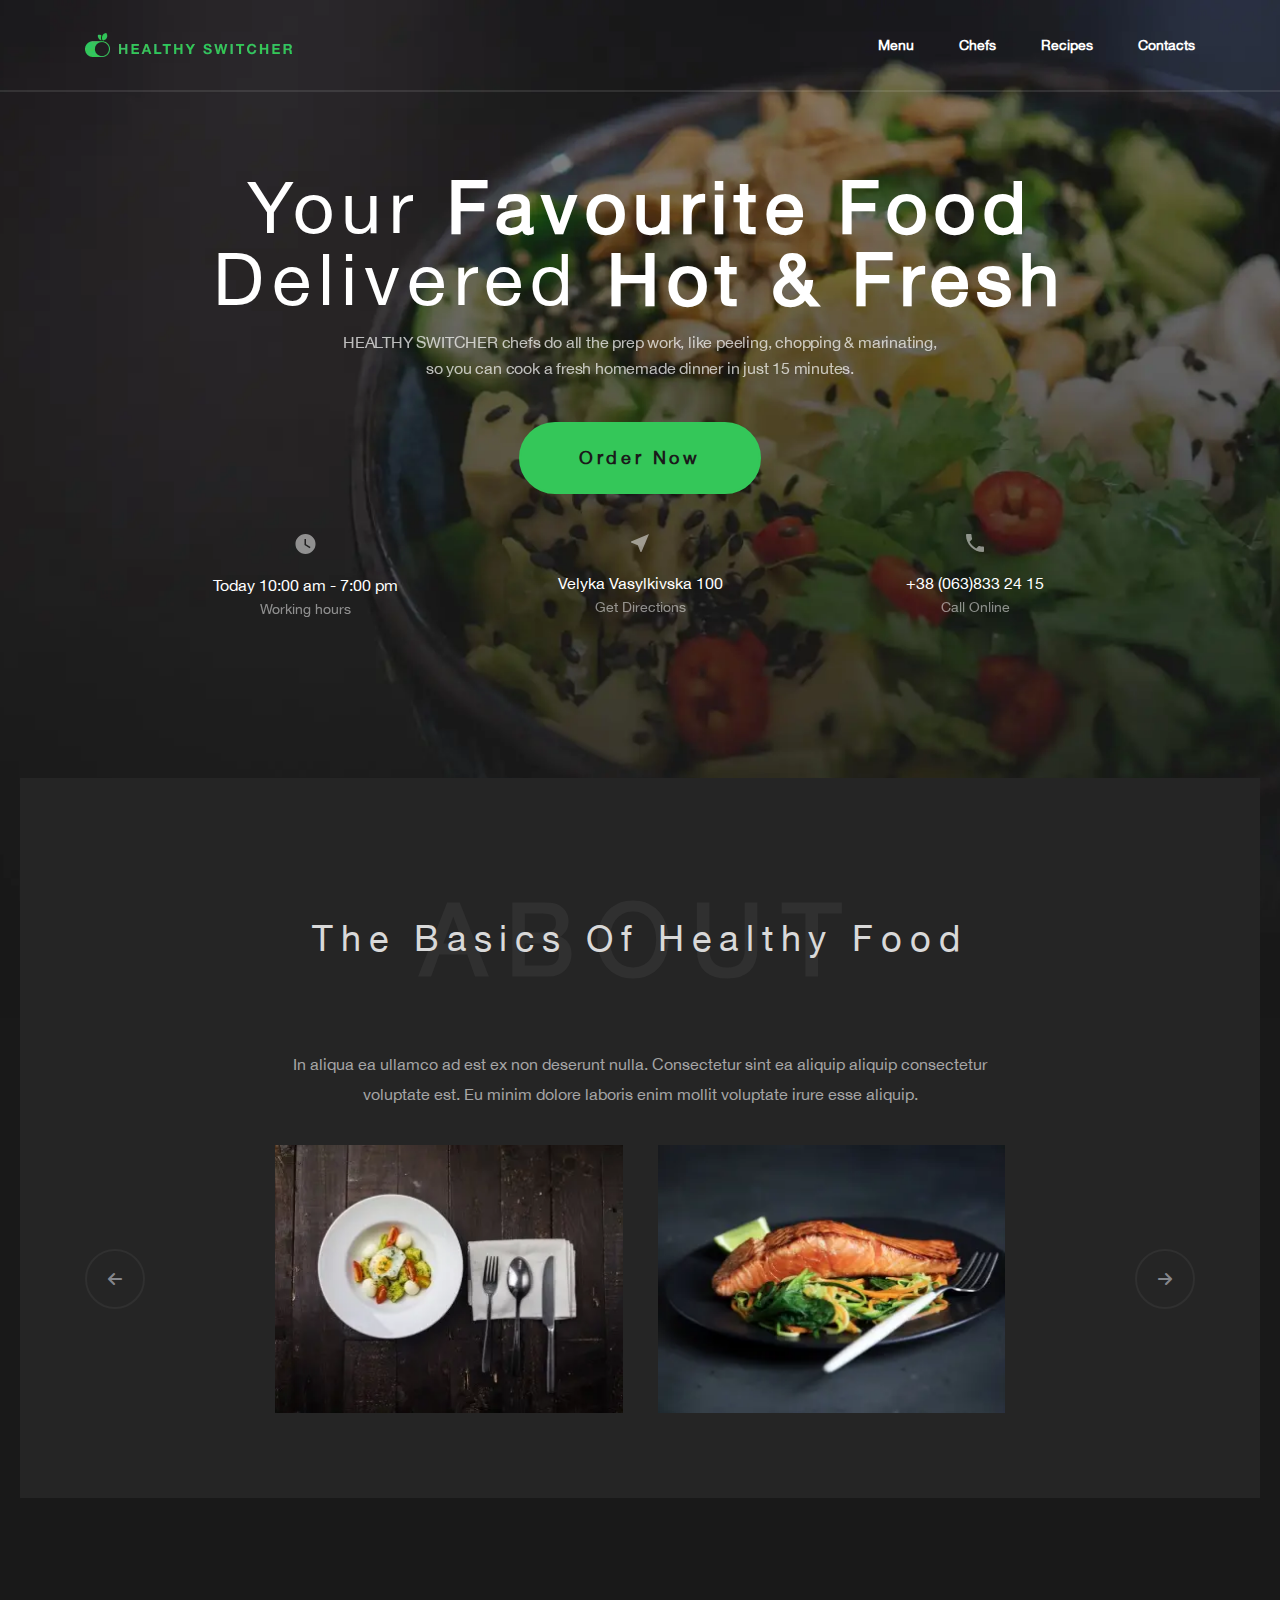
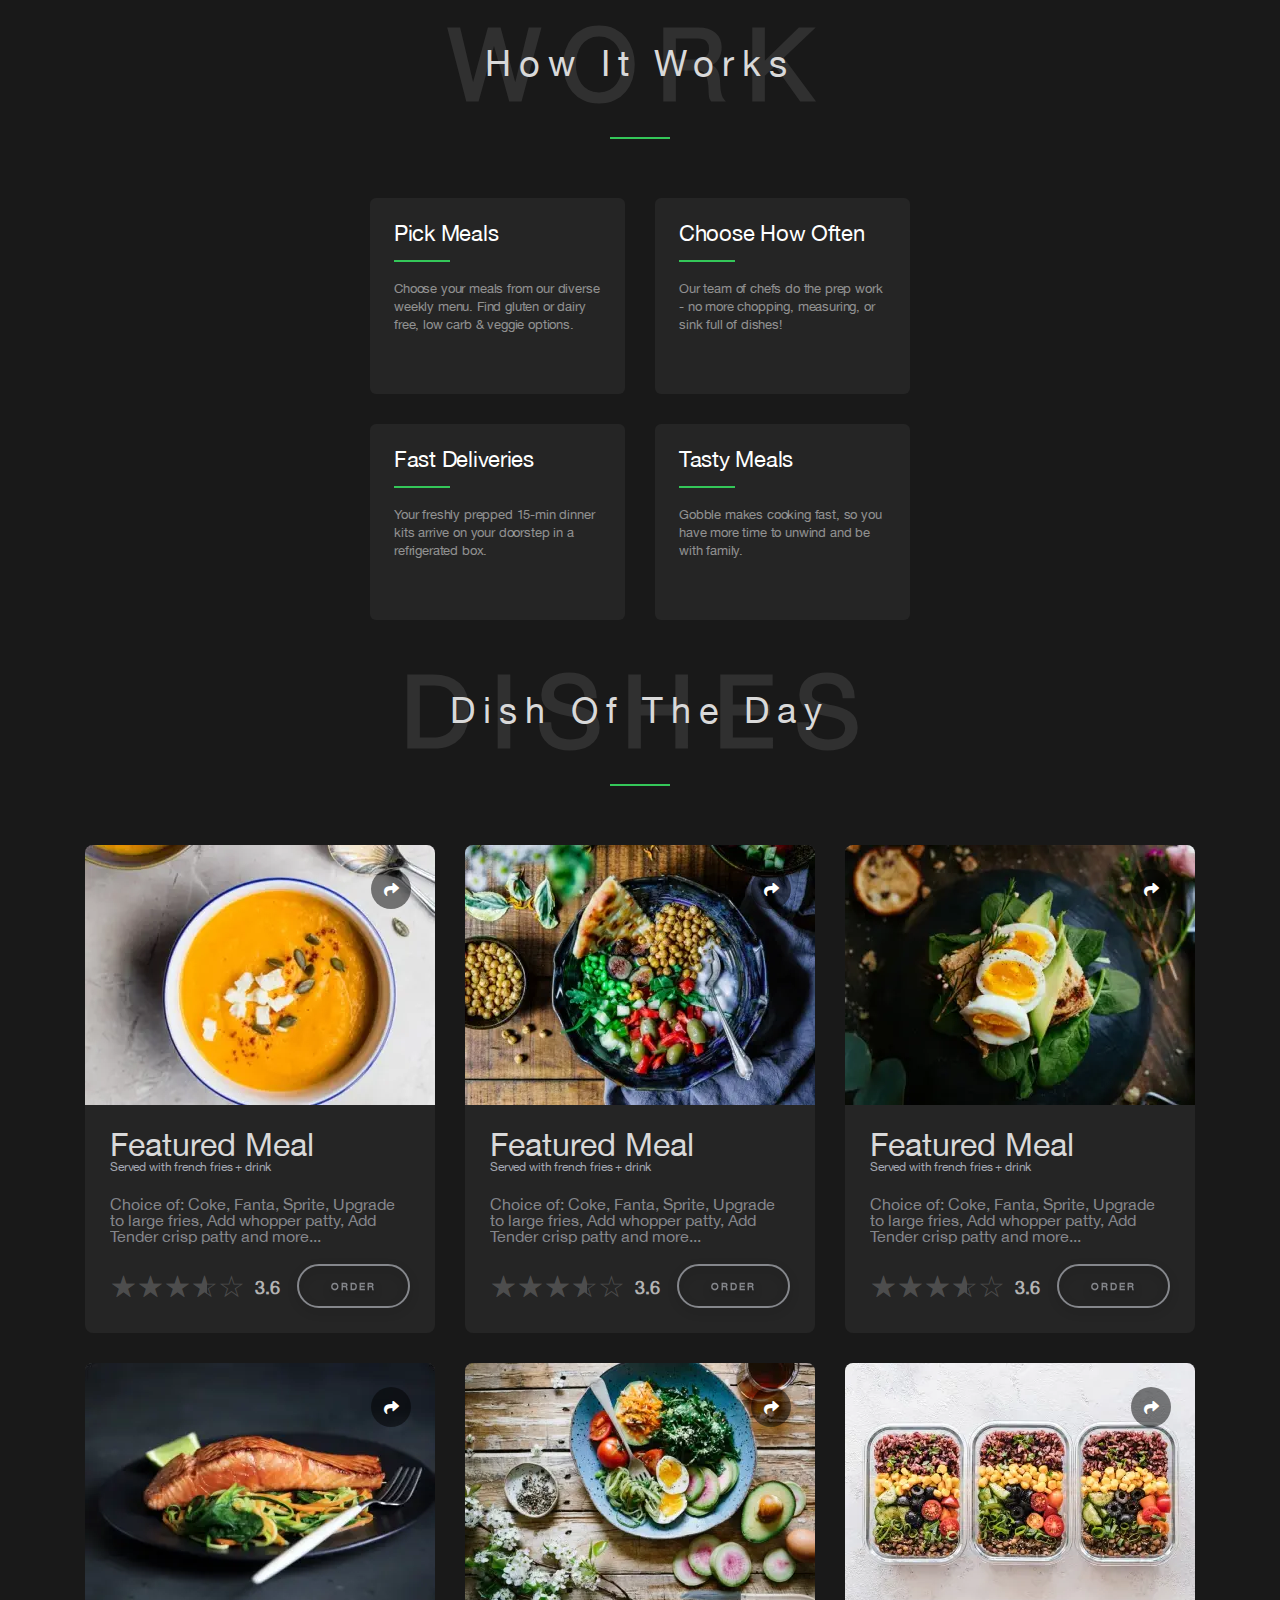
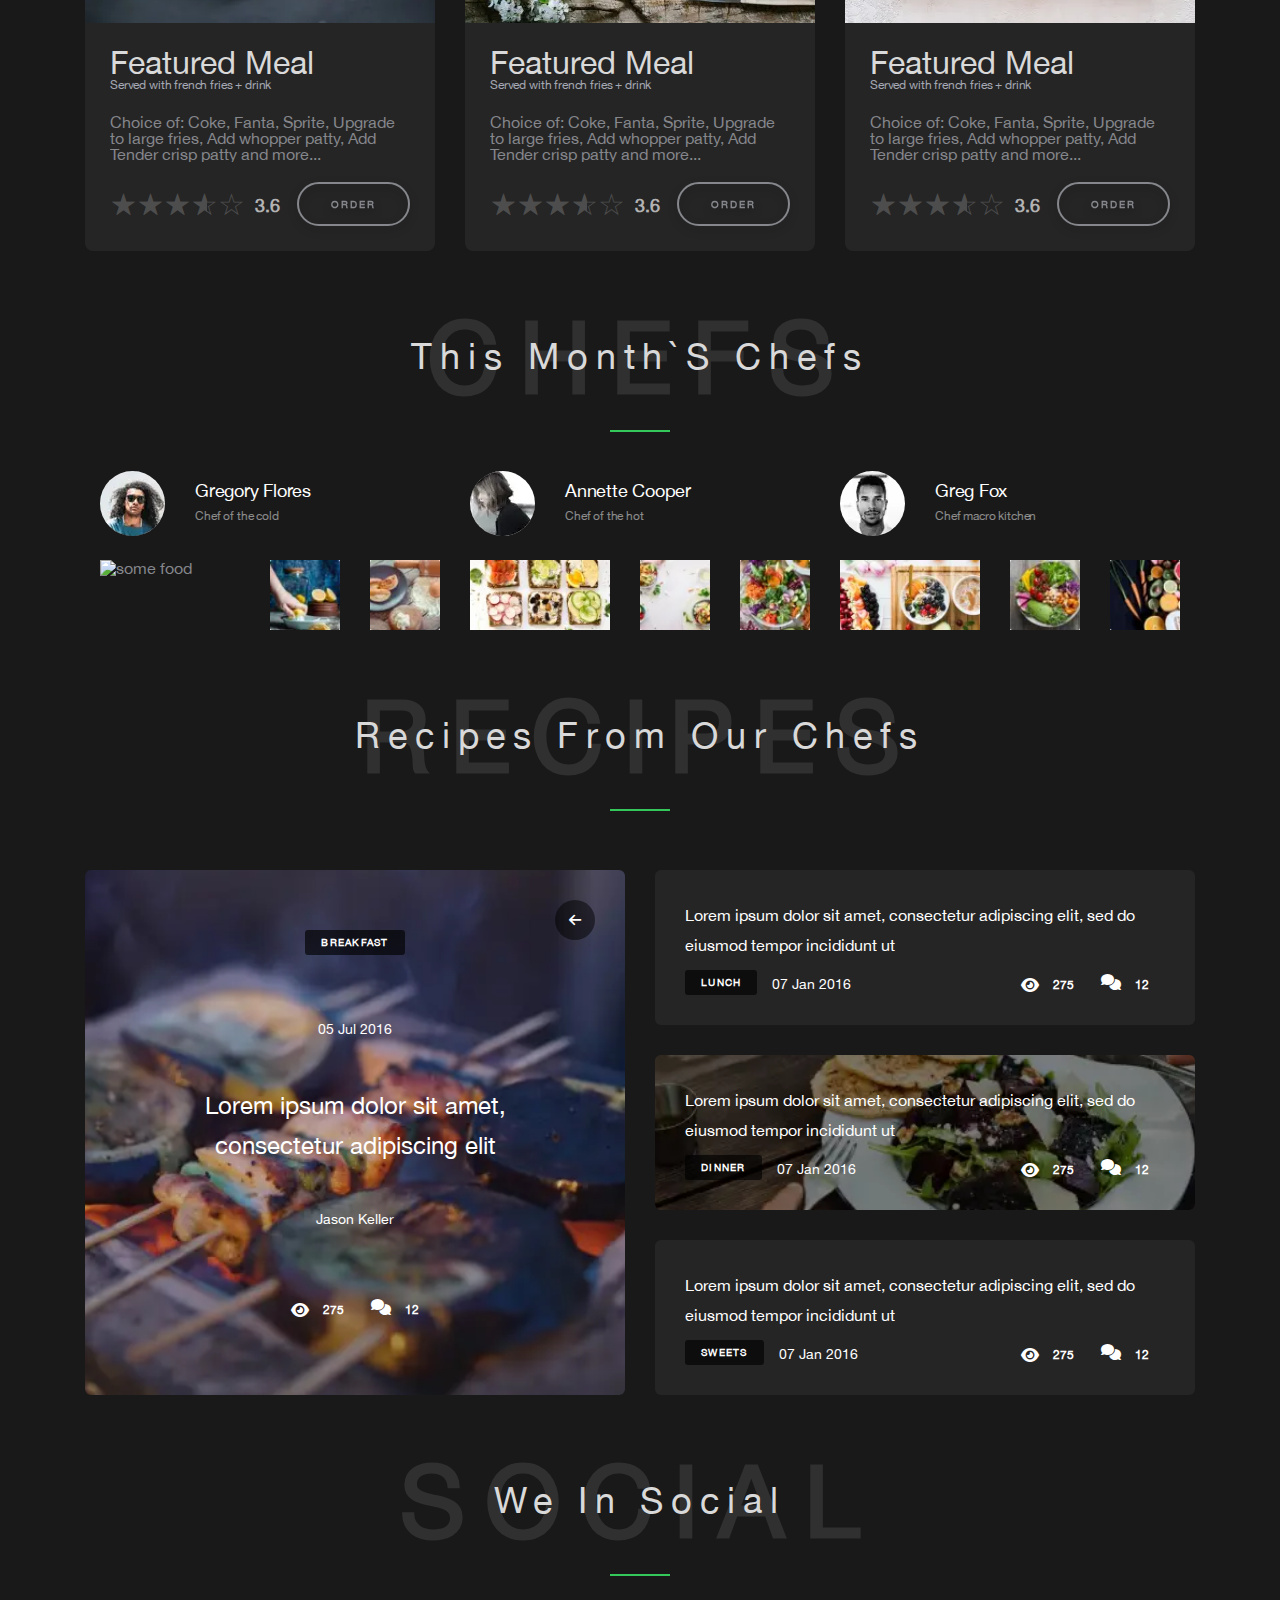
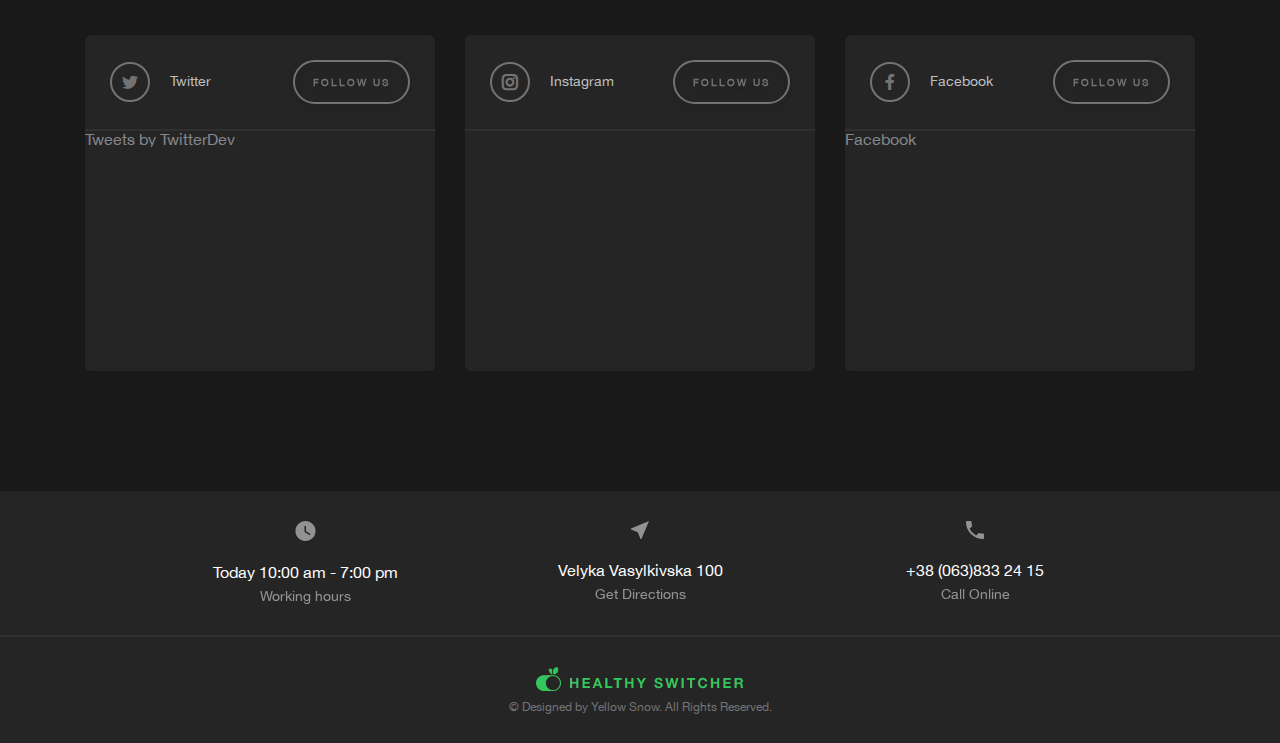
==== home.html @ c3c1ae23 "Add files via upload" ====
<!DOCTYPE html>
<html lang="ru">

<head>
	<title>Healthy food</title>
	<meta charset="UTF-8">
	<meta name="format-detection" content="telephone=no">
	<!-- <style>body{opacity: 0;}</style> -->
	<link rel="stylesheet" href="css/style.min.css?_v=20220816190028">
	<link rel="shortcut icon" href="favicon.ico">
	<!-- <meta name="robots" content="noindex, nofollow"> -->
	<meta name="viewport" content="width=device-width, initial-scale=1.0">
</head>

<body>
	<div class="wrapper">
		<header data-scroll="100" data-scroll-show="1000" class="header">
			<div class="header__container">
				<a href="#" class="header__logo">
					<picture><source srcset="img/header/logo.webp" type="image/webp"><img src="img/header/logo.png" alt="logo"></picture>
				</a>
				<div class="header__menu menu">
					<nav class="menu__body">
						<ul class="menu__list">
							<li data-goto="#menu" class="menu__item"><a href="#" class="menu__link">menu</a></li>
							<li data-goto="#chefs" data-goto-top="100" class="menu__item"><a href="#" class="menu__link">chefs</a></li>
							<li data-goto="#recipes" data-goto-top="100" class="menu__item"><a href="#" class="menu__link">recipes</a></li>
							<li data-goto="#contacts" class="menu__item"><a href="#" class="menu__link">contacts</a></li>
						</ul>
					</nav>
				</div>
				<button type="button" class="menu__icon icon-menu"><span></span></button>
			</div>
		</header>
		<main class="page">
			<section class="head-block">
				<div class="head-block__container">
					<div class="head-block__body">
						<h1 class="head-block__title">Your <span class="head-block__title_bold">favourite food</span>
							delivered <span class="head-block__title_bold">hot & fresh</span></h1>
						<div class="head-block__text">HEALTHY SWITCHER chefs do all the prep work, like peeling, chopping &
							marinating, so you can cook a fresh homemade dinner in just 15 minutes.</div>
					</div>
					<button type="submit" class="head-block__button button">Order Now</button>
					<div class="head-block__contact contact-head-block">
						<div class="contact-head-block__item">
							<div class="contact-head-block__body">
								<div class="contact-head-block__icon">
									<img data-src="img/icons/_clock.svg" alt="working hours">
								</div>
								<div class="contact-head-block__title">Today 10:00 am - 7:00 pm</div>
								<p class="contact-head-block__text">Working hours</p>
							</div>

						</div>
						<div class="contact-head-block__item">
							<div class="contact-head-block__body">
								<div class="contact-head-block__icon">
									<img data-src="img/icons/arrow.svg" alt="get direction">
								</div>
								<a href="geo:50.42667438166926, 30.5154741270539" class="contact-head-block__title">Velyka
									Vasylkivska 100</a>
								<p class="contact-head-block__text">Get Directions</p>
							</div>

						</div>
						<div class="contact-head-block__item">
							<div class="contact-head-block__body">
								<div class="contact-head-block__icon">
									<img data-src="img/icons/_call.svg" alt="call">
								</div>
								<a href="tel:+380638332415" class="contact-head-block__title">+38 (063)833 24 15</a>
								<p class="contact-head-block__text">Call Online</p>
							</div>

						</div>
					</div>
				</div>
				<div class="head-block__bg">
					<picture><source data-srcset="img/head-block/placeholder.webp" srcset="[data-uri]" type="image/webp"><img src="[data-uri]"  data-src="img/head-block/placeholder.jpg" alt="some food"></picture>
				</div>
			</section>
			<section class="about-us">
				<div class="about-us__container">
					<div class="about-us__header title-block">
						<h2 class="title-block__title">about</h2>
					</div>
					<p class="about-us__text">
						In aliqua ea ullamco ad est ex non deserunt nulla. Consectetur sint ea aliquip aliquip consectetur
						voluptate est. Eu minim dolore laboris enim mollit voluptate irure esse aliquip.
					</p>
					<div class="about-us__photos">
						<div class="about-us__photos-box">
							<button type="button" class="swiper-button-prev">
							</button>
							<button type="button" class="swiper-button-next">
							</button>
							<div class="about-us__slider swiper">

								<!-- Двигающееся часть слайдера -->
								<div class="about-us__wrapper swiper-wrapper">
									<!-- Слайд -->

									<div class="about-us__slide swiper-slide">
										<div class="about-us__image">
											<picture><source data-srcset="img/about-us/1.webp" srcset="[data-uri]" type="image/webp"><img src="[data-uri]"  data-src="img/about-us/1.jpg" alt="some food"></picture>
										</div>
									</div>
									<div class="about-us__slide swiper-slide">
										<div class="about-us__image">
											<picture><source data-srcset="img/about-us/2.webp" srcset="[data-uri]" type="image/webp"><img src="[data-uri]"  data-src="img/about-us/2.jpg" alt="some food"></picture>
										</div>
									</div>
									<div class="about-us__slide swiper-slide">
										<div class="about-us__image">
											<picture><source data-srcset="img/about-us/1.webp" srcset="[data-uri]" type="image/webp"><img src="[data-uri]"  data-src="img/about-us/1.jpg" alt="some food"></picture>
										</div>
									</div>
									<div class="about-us__slide swiper-slide">
										<div class="about-us__image">
											<picture><source data-srcset="img/about-us/2.webp" srcset="[data-uri]" type="image/webp"><img src="[data-uri]"  data-src="img/about-us/2.jpg" alt="some food"></picture>
										</div>
									</div>
								</div>
							</div>
						</div>
					</div>

				</div>
			</section>
			<section class="work">
				<div class="work__container">
					<div class="work__header title-block">
						<h2 class="title-block__title">work</h2>
					</div>
					<div class="work__items">
						<div class="work__item item-work">
							<a href="#" class="item-work__body">
								<div class="item-work__title">Pick meals
								</div>
								<div class="item-work__text">
									Choose your meals from our diverse weekly menu. Find gluten or dairy free, low carb & veggie
									options.
								</div>
							</a>

						</div>
						<div class="work__item item-work">
							<a href="#" class="item-work__body">
								<div class="item-work__title">Choose how often
								</div>
								<div class="item-work__text">
									Our team of chefs do the prep work - no more chopping, measuring, or sink full of dishes!
								</div>
							</a>

						</div>
						<div class="work__item item-work">
							<a href="" class="item-work__body">
								<div class="item-work__title">fast deliveries
								</div>
								<div class="item-work__text">
									Your freshly prepped 15-min dinner kits arrive on your doorstep in a refrigerated box.
								</div>
							</a>

						</div>
						<div class="work__item item-work">
							<a href="#" class="item-work__body">
								<div class="item-work__title">tasty meals
								</div>
								<div class="item-work__text">
									Gobble makes cooking fast, so you have more time to unwind and be with family.
								</div>
							</a>

						</div>
					</div>
				</div>
			</section>
			<section data-watch="navigator" data-watch-threshold=".7" id="menu" class="dishes">
				<div class="dishes__container">
					<div class="dishes__header title-block">
						<h2 class="title-block__title">dishes</h2>
					</div>
					<div class="dishes__body">
						<div class="dishes__item item-dish">
							<a href="#" class="item-dish__arrow">
							</a>
							<a href="#" class="item-dish__image-ibg">
								<picture><source data-srcset="img/dish/1.webp" srcset="[data-uri]" type="image/webp"><img src="[data-uri]"  data-src="img/dish/1.jpg" alt="some food"></picture>
							</a>
							<div class="item-dish__content">
								<div class="item-dish__titles">
									<div class="item-dish__title">Featured Meal</div>
									<div class="item-dish__subtitle">Served with french fries + drink</div>
								</div>
								<div class="item-dish__text">Choice of: Coke, Fanta, Sprite, Upgrade to large fries, Add whopper
									patty, Add Tender crisp patty and more...</div>
								<div class="item-dish__footer">
									<div class="item-dish__raiting raiting">
										<div class="rating rating_set">
											<div class="rating__body">
												<div class="rating__active"></div>
												<div class="rating__items">
													<input type="radio" class="rating__item" value="1" name="rating">
													<input type="radio" class="rating__item" value="2" name="rating">
													<input type="radio" class="rating__item" value="3" name="rating">
													<input type="radio" class="rating__item" value="4" name="rating">
													<input type="radio" class="rating__item" value="5" name="rating">
												</div>
											</div>
											<div class="rating__value">3.6</div>
										</div>
									</div>
									<div class="item-dish__btn">
										<button type="submit" class="item-dish__button button">order</button>
									</div>
								</div>
							</div>
						</div>
						<div class="dishes__item item-dish">
							<a href="#" class="item-dish__arrow">

							</a>
							<a href="#" class="item-dish__image-ibg">
								<picture><source data-srcset="img/dish/2.webp" srcset="[data-uri]" type="image/webp"><img src="[data-uri]"  data-src="img/dish/2.jpg" alt="some food"></picture>
							</a>
							<div class="item-dish__content">
								<div class="item-dish__titles">
									<div class="item-dish__title">Featured Meal</div>
									<div class="item-dish__subtitle">Served with french fries + drink</div>
								</div>
								<div class="item-dish__text">Choice of: Coke, Fanta, Sprite, Upgrade to large fries, Add whopper
									patty, Add Tender crisp patty and more...</div>
								<div class="item-dish__footer">
									<div class="item-dish__raiting">
										<div class="rating rating_set">
											<div class="rating__body">
												<div class="rating__active"></div>
												<div class="rating__items">
													<input type="radio" class="rating__item" value="1" name="rating">
													<input type="radio" class="rating__item" value="2" name="rating">
													<input type="radio" class="rating__item" value="3" name="rating">
													<input type="radio" class="rating__item" value="4" name="rating">
													<input type="radio" class="rating__item" value="5" name="rating">
												</div>
											</div>
											<div class="rating__value">3.6</div>
										</div>
									</div>
									<div class="item-dish__btn">
										<button type="submit" class="item-dish__button button">order</button>
									</div>
								</div>
							</div>
						</div>
						<div class="dishes__item item-dish">
							<a href="#" class="item-dish__arrow">

							</a>
							<a href="#" class="item-dish__image-ibg">
								<picture><source data-srcset="img/dish/3.webp" srcset="[data-uri]" type="image/webp"><img src="[data-uri]"  data-src="img/dish/3.jpg" alt="some food"></picture>
							</a>
							<div class="item-dish__content">
								<div class="item-dish__titles">
									<div class="item-dish__title">Featured Meal</div>
									<div class="item-dish__subtitle">Served with french fries + drink</div>
								</div>
								<div class="item-dish__text">Choice of: Coke, Fanta, Sprite, Upgrade to large fries, Add whopper
									patty, Add Tender crisp patty and more...</div>
								<div class="item-dish__footer">
									<div class="item-dish__raiting">
										<div class="rating rating_set">
											<div class="rating__body">
												<div class="rating__active"></div>
												<div class="rating__items">
													<input type="radio" class="rating__item" value="1" name="rating">
													<input type="radio" class="rating__item" value="2" name="rating">
													<input type="radio" class="rating__item" value="3" name="rating">
													<input type="radio" class="rating__item" value="4" name="rating">
													<input type="radio" class="rating__item" value="5" name="rating">
												</div>
											</div>
											<div class="rating__value">3.6</div>
										</div>
									</div>
									<div class="item-dish__btn">
										<button type="submit" class="item-dish__button button">order</button>
									</div>
								</div>
							</div>
						</div>
						<div class="dishes__item item-dish">
							<a href="#" class="item-dish__arrow">

							</a>
							<a href="#" class="item-dish__image-ibg">
								<picture><source data-srcset="img/dish/4.webp" srcset="[data-uri]" type="image/webp"><img src="[data-uri]"  data-src="img/dish/4.jpg" alt="some food"></picture>
							</a>
							<div class="item-dish__content">
								<div class="item-dish__titles">
									<div class="item-dish__title">Featured Meal</div>
									<div class="item-dish__subtitle">Served with french fries + drink</div>
								</div>
								<div class="item-dish__text">Choice of: Coke, Fanta, Sprite, Upgrade to large fries, Add whopper
									patty, Add Tender crisp patty and more...</div>
								<div class="item-dish__footer">
									<div class="item-dish__raiting">
										<div class="rating rating_set">
											<div class="rating__body">
												<div class="rating__active"></div>
												<div class="rating__items">
													<input type="radio" class="rating__item" value="1" name="rating">
													<input type="radio" class="rating__item" value="2" name="rating">
													<input type="radio" class="rating__item" value="3" name="rating">
													<input type="radio" class="rating__item" value="4" name="rating">
													<input type="radio" class="rating__item" value="5" name="rating">
												</div>
											</div>
											<div class="rating__value">3.6</div>
										</div>
									</div>
									<div class="item-dish__btn">
										<button type="submit" class="item-dish__button button">order</button>
									</div>
								</div>
							</div>
						</div>
						<div class="dishes__item item-dish">
							<a href="#" class="item-dish__arrow">

							</a>
							<a href="#" class="item-dish__image-ibg">
								<picture><source data-srcset="img/dish/5.webp" srcset="[data-uri]" type="image/webp"><img src="[data-uri]"  data-src="img/dish/5.jpg" alt="some food"></picture>
							</a>
							<div class="item-dish__content">
								<div class="item-dish__titles">
									<div class="item-dish__title">Featured Meal</div>
									<div class="item-dish__subtitle">Served with french fries + drink</div>
								</div>
								<div class="item-dish__text">Choice of: Coke, Fanta, Sprite, Upgrade to large fries, Add whopper
									patty, Add Tender crisp patty and more...</div>
								<div class="item-dish__footer">
									<div class="item-dish__raiting">
										<div class="rating rating_set">
											<div class="rating__body">
												<div class="rating__active"></div>
												<div class="rating__items">
													<input type="radio" class="rating__item" value="1" name="rating">
													<input type="radio" class="rating__item" value="2" name="rating">
													<input type="radio" class="rating__item" value="3" name="rating">
													<input type="radio" class="rating__item" value="4" name="rating">
													<input type="radio" class="rating__item" value="5" name="rating">
												</div>
											</div>
											<div class="rating__value">3.6</div>
										</div>
									</div>
									<div class="item-dish__btn">
										<button type="submit" class="item-dish__button button">order</button>
									</div>
								</div>
							</div>
						</div>
						<div class="dishes__item item-dish">
							<a href="#" class="item-dish__arrow">

							</a>
							<a href="#" class="item-dish__image-ibg">
								<picture><source data-srcset="img/dish/6.webp" srcset="[data-uri]" type="image/webp"><img src="[data-uri]"  data-src="img/dish/6.jpg" alt="some food"></picture>
							</a>
							<div class="item-dish__content">
								<div class="item-dish__titles">
									<div class="item-dish__title">Featured Meal</div>
									<div class="item-dish__subtitle">Served with french fries + drink</div>
								</div>
								<div class="item-dish__text">Choice of: Coke, Fanta, Sprite, Upgrade to large fries, Add whopper
									patty, Add Tender crisp patty and more...</div>
								<div class="item-dish__footer">
									<div class="item-dish__raiting">
										<div class="rating rating_set">
											<div class="rating__body">
												<div class="rating__active"></div>
												<div class="rating__items">
													<input type="radio" class="rating__item" value="1" name="rating">
													<input type="radio" class="rating__item" value="2" name="rating">
													<input type="radio" class="rating__item" value="3" name="rating">
													<input type="radio" class="rating__item" value="4" name="rating">
													<input type="radio" class="rating__item" value="5" name="rating">
												</div>
											</div>
											<div class="rating__value">3.6</div>
										</div>
									</div>
									<div class="item-dish__btn">
										<button type="submit" class="item-dish__button button">order</button>
									</div>
								</div>
							</div>
						</div>
					</div>
				</div>
			</section>
			<section data-watch="navigator" data-watch-threshold="1" id="chefs" class="chefs">
				<div class="chefs__container">
					<div class="chefs__header title-block">
						<h2 class="title-block__title">chefs</h2>
					</div>
					<div class="chefs__items">
						<div class="chefs__item">
							<div class="chefs__body">
								<div class="chefs__info">
									<a href="" class="chefs__image">
										<picture><source data-srcset="img/chefs/gregory.webp" srcset="[data-uri]" type="image/webp"><img src="[data-uri]"  data-src="img/chefs/gregory.jpg" alt="Gregory Flores"></picture>
									</a>
									<div class="chefs__titles">
										<a href="" class="chefs__title">Gregory Flores</a>
										<div class="chefs__subtitle">Chef of the cold</div>
									</div>
								</div>
								<div class="chefs__photo photo-chefs">
									<div class="photo-chefs__item">
										<img data-rc="img/chefs/1.jpg" alt="some food">
									</div>
									<div class="photo-chefs__item">
										<picture><source data-srcset="img/chefs/2.webp" srcset="[data-uri]" type="image/webp"><img src="[data-uri]"  data-src="img/chefs/2.jpg" alt="some food"></picture>
									</div>
									<div class="photo-chefs__item">
										<picture><source data-srcset="img/chefs/3.webp" srcset="[data-uri]" type="image/webp"><img src="[data-uri]"  data-src="img/chefs/3.jpg" alt="some food"></picture>
									</div>
								</div>
							</div>

						</div>
						<div class="chefs__item">
							<div class="chefs__body">
								<div class="chefs__info">
									<a href="" class="chefs__image">
										<picture><source data-srcset="img/chefs/annette.webp" srcset="[data-uri]" type="image/webp"><img src="[data-uri]"  data-src="img/chefs/annette.jpg" alt="Annette Cooper"></picture>
									</a>
									<div class="chefs__titles">
										<a href="" class="chefs__title">Annette Cooper</a>
										<div class="chefs__subtitle">Chef of the hot</div>
									</div>
								</div>
								<div class="chefs__photo photo-chefs">
									<div class="photo-chefs__item">
										<picture><source data-srcset="img/chefs/4.webp" srcset="[data-uri]" type="image/webp"><img src="[data-uri]"  data-src="img/chefs/4.jpg" alt="some food"></picture>
									</div>
									<div class="photo-chefs__item">
										<picture><source data-srcset="img/chefs/5.webp" srcset="[data-uri]" type="image/webp"><img src="[data-uri]"  data-src="img/chefs/5.jpg" alt="some food"></picture>
									</div>
									<div class="photo-chefs__item">
										<picture><source data-srcset="img/chefs/6.webp" srcset="[data-uri]" type="image/webp"><img src="[data-uri]"  data-src="img/chefs/6.jpg" alt="some food"></picture>
									</div>
								</div>
							</div>

						</div>
						<div class="chefs__item">
							<div class="chefs__body">
								<div class="chefs__info">
									<a href="" class="chefs__image">
										<picture><source data-srcset="img/chefs/greg.webp" srcset="[data-uri]" type="image/webp"><img src="[data-uri]"  data-src="img/chefs/greg.jpg" alt="Greg Fox"></picture>
									</a>
									<div href="" class="chefs__titles">
										<a href="" class="chefs__title">Greg Fox</a>
										<div class="chefs__subtitle">Сhef macro kitchen</div>
									</div>
								</div>
								<div class="chefs__photo photo-chefs">
									<div class="photo-chefs__item">
										<picture><source data-srcset="img/chefs/7.webp" srcset="[data-uri]" type="image/webp"><img src="[data-uri]"  data-src="img/chefs/7.jpg" alt="some food"></picture>
									</div>
									<div class="photo-chefs__item">
										<picture><source data-srcset="img/chefs/8.webp" srcset="[data-uri]" type="image/webp"><img src="[data-uri]"  data-src="img/chefs/8.jpg" alt="some food"></picture>
									</div>
									<div class="photo-chefs__item">
										<picture><source data-srcset="img/chefs/9.webp" srcset="[data-uri]" type="image/webp"><img src="[data-uri]"  data-src="img/chefs/9.jpg" alt="some food"></picture>
									</div>
								</div>
							</div>

						</div>
					</div>

				</div>
			</section>
			<section data-watch="navigator" data-watch-threshold="1" id="recipes" class="recipes">
				<div class="recipes__container">
					<div class="recipes__header title-block">
						<h2 class="title-block__title">recipes</h2>
					</div>
					<div class="recipes__columns">
						<div data-bg class="recipes__column column-recipes">
							<a href="#" class="column-recipes__link"></a>
							<div class="column-recipes__body">
								<a href="#" class="column-recipes__title">breakfast</a>
								<div class="column-recipes__contentent">
									<div class="column-recipes__date">05 jul 2016</div>
									<div class="column-recipes__text">Lorem ipsum dolor sit amet, consectetur adipiscing elit
									</div>
									<div class="column-recipes__author">Jason Keller</div>
								</div>
								<div class="column-recipes__comments">
									<div class="column-recipes__view">275</div>
									<a href="" class="column-recipes__comment">12</a>
								</div>
							</div>
						</div>
						<div class="recipes__column">
							<div class="column-recipes__item item-column-recipes">
								<div class="item-column-recipes__text">Lorem ipsum dolor sit amet, consectetur adipiscing elit,
									sed do eiusmod tempor incididunt ut</div>
								<div class="item-column-recipes__info">
									<div class="item-column-recipes__titles">
										<a href="#" class="item-column-recipes__title">lunch</a>
										<div class="item-column-recipes__date">07 jan 2016</div>
									</div>
									<div class="column-recipes__comments">
										<div class="column-recipes__view">275</div>
										<a href="" class="column-recipes__comment">12</a>
									</div>
								</div>
							</div>
							<div data-bg class="column-recipes__item item-column-recipes">
								<div class="item-column-recipes__text">Lorem ipsum dolor sit amet, consectetur adipiscing elit,
									sed do eiusmod tempor incididunt ut</div>
								<div class="item-column-recipes__info">
									<div class="item-column-recipes__titles">
										<a href="#" class="item-column-recipes__title">dinner</a>
										<div class="item-column-recipes__date">07 jan 2016</div>
									</div>
									<div class="column-recipes__comments">
										<div class="column-recipes__view">275</div>
										<a href="" class="column-recipes__comment">12</a>
									</div>
								</div>
							</div>
							<div class="column-recipes__item item-column-recipes">
								<div class="item-column-recipes__text">Lorem ipsum dolor sit amet, consectetur adipiscing elit,
									sed do eiusmod tempor incididunt ut</div>
								<div class="item-column-recipes__info">
									<div class="item-column-recipes__titles">
										<a href="#" class="item-column-recipes__title">sweets</a>
										<div class="item-column-recipes__date">07 jan 2016</div>
									</div>
									<div class="column-recipes__comments">
										<div class="column-recipes__view">275</div>
										<a href="" class="column-recipes__comment">12</a>
									</div>
								</div>
							</div>
						</div>
					</div>
				</div>
			</section>
			<section data-watch="navigator" data-watch-threshold="1" id="contacts" class="social">
				<div class="social__container">
					<div class="social__header title-block">
						<h2 class="title-block__title">social</h2>
					</div>
					<div data-spollers="992" data-one-spoller class="social__items">
						<div class="social__item item-social">
							<div class="item-social__head">
								<div class="item-social__head-box">
									<div class="item-social__logo ">
										<p class="item-social__logo_twit"></p> twitter
									</div>
									<a href="https://twitter.com/TwitterDev" class="item-social__button button">follow us</a>
								</div>


							</div>
							<button data-spoller type="submit" class="spoller-btn"></button>
							<div class="item-social__body twit spollers__body">
								<a class="twitter-timeline" data-theme="dark" href="https://twitter.com/TwitterDev?ref_src=twsrc%5Etfw">Tweets by TwitterDev</a>
								<script async src="https://platform.twitter.com/widgets.js?_v=20220816190028" charset="utf-8"></script>
							</div>
						</div>
						<div class="social__item item-social">
							<div class="item-social__head">
								<div class="item-social__head-box">
									<div class="item-social__logo ">
										<p class="item-social__logo_inst"></p>Instagram
									</div>
									<a href="https://www.instagram.com/" class="item-social__button button">follow us</a>
								</div>
							</div>
							<button data-spoller type="submit" class="spoller-btn"></button>
							<div class="item-social__content">
								<div class="item-social__body  body-item-social">

									<div class="body-item-social__box">
										<a href="https://www.instagram.com/" class="body-item-social__link"></a>
										<div class="body-item-social__image-ibg">
											<picture><source data-srcset="img/social/1.webp" srcset="[data-uri]" type="image/webp"><img src="[data-uri]"  data-src="img/social/1.jpg" alt="some food"></picture>
										</div>
									</div>
									<div class="body-item-social__box">
										<a href="https://www.instagram.com/" class="body-item-social__link"></a>
										<div class="body-item-social__image-ibg">
											<picture><source data-srcset="img/social/2.webp" srcset="[data-uri]" type="image/webp"><img src="[data-uri]"  data-src="img/social/2.jpg" alt="some food"></picture>
										</div>
									</div>
									<div class="body-item-social__box">
										<a href="https://www.instagram.com/" class="body-item-social__link"></a>
										<div class="body-item-social__image-ibg">
											<picture><source data-srcset="img/social/3.webp" srcset="[data-uri]" type="image/webp"><img src="[data-uri]"  data-src="img/social/3.jpg" alt="some food"></picture>
										</div>
									</div>
									<div class="body-item-social__box">
										<a href="https://www.instagram.com/" class="body-item-social__link"></a>
										<div class="body-item-social__image-ibg">
											<picture><source data-srcset="img/social/4.webp" srcset="[data-uri]" type="image/webp"><img src="[data-uri]"  data-src="img/social/4.jpg" alt="some food"></picture>
										</div>
									</div>
									<div class="body-item-social__box">
										<a href="https://www.instagram.com/" class="body-item-social__link"></a>
										<div class="body-item-social__image-ibg">
											<picture><source data-srcset="img/social/5.webp" srcset="[data-uri]" type="image/webp"><img src="[data-uri]"  data-src="img/social/5.jpg" alt="some food"></picture>
										</div>
									</div>
									<div class="body-item-social__box">
										<a href="https://www.instagram.com/" class="body-item-social__link"></a>
										<div class="body-item-social__image-ibg">
											<picture><source data-srcset="img/social/6.webp" srcset="[data-uri]" type="image/webp"><img src="[data-uri]"  data-src="img/social/6.jpg" alt="some food"></picture>
										</div>
									</div>
									<div class="body-item-social__box">
										<a href="https://www.instagram.com/" class="body-item-social__link"></a>
										<div class="body-item-social__image-ibg">
											<picture><source data-srcset="img/social/1.webp" srcset="[data-uri]" type="image/webp"><img src="[data-uri]"  data-src="img/social/1.jpg" alt="some food"></picture>
										</div>
									</div>
									<div class="body-item-social__box">
										<a href="https://www.instagram.com/" class="body-item-social__link"></a>
										<div class="body-item-social__image-ibg">
											<picture><source data-srcset="img/social/2.webp" srcset="[data-uri]" type="image/webp"><img src="[data-uri]"  data-src="img/social/2.jpg" alt="some food"></picture>
										</div>
									</div>
									<div class="body-item-social__box">
										<a href="https://www.instagram.com/" class="body-item-social__link"></a>
										<div class="body-item-social__image-ibg">
											<picture><source data-srcset="img/social/3.webp" srcset="[data-uri]" type="image/webp"><img src="[data-uri]"  data-src="img/social/3.jpg" alt="some food"></picture>
										</div>
									</div>
									<div class="body-item-social__box">
										<a href="https://www.instagram.com/" class="body-item-social__link"></a>
										<div class="body-item-social__image-ibg">
											<picture><source data-srcset="img/social/4.webp" srcset="[data-uri]" type="image/webp"><img src="[data-uri]"  data-src="img/social/4.jpg" alt="some food"></picture>
										</div>
									</div>
									<div class="body-item-social__box">
										<a href="https://www.instagram.com/" class="body-item-social__link"></a>
										<div class="body-item-social__image-ibg">
											<picture><source data-srcset="img/social/5.webp" srcset="[data-uri]" type="image/webp"><img src="[data-uri]"  data-src="img/social/5.jpg" alt="some food"></picture>
										</div>
									</div>
									<div class="body-item-social__box">
										<a href="https://www.instagram.com/" class="body-item-social__link"></a>
										<div class="body-item-social__image-ibg">
											<picture><source data-srcset="img/social/6.webp" srcset="[data-uri]" type="image/webp"><img src="[data-uri]"  data-src="img/social/6.jpg" alt="some food"></picture>
										</div>
									</div>
								</div>
							</div>

						</div>
						<div class="social__item item-social">
							<div class="item-social__head">
								<div class="item-social__head-box">
									<div class="item-social__logo ">
										<p class="item-social__logo_fb"></p> facebook
									</div>
									<a href="https://twitter.com/TwitterDev" class="item-social__button button">follow us</a>
								</div>


							</div>
							<button data-spoller type="submit" class="spoller-btn"></button>
							<div class="item-social__body item-social__body_fb">
								<div class="fb-page" data-href="https://www.facebook.com/facebook" data-tabs="timeline" data-hide-cta="true" data-small-header="true" data-adapt-container-width="true" data-lazy="true" data-hide-cover="true" data-show-facepile="false" data-colorscheme="dark">
									<blockquote cite="https://www.facebook.com/facebook" class="fb-xfbml-parse-ignore"><a href="https://www.facebook.com/facebook">Facebook</a></blockquote>
								</div>
							</div>
						</div>
					</div>
				</div>
			</section>
		</main>
		<footer class="footer">
			<div class="footer__container">
				<div class="footer__contact contact-head-block">
					<div class="contact-head-block__item">
						<div class="contact-head-block__body">
							<div class="contact-head-block__icon">
								<img src="img/icons/_clock.svg" alt="working hours">
							</div>
							<div class="contact-head-block__title">Today 10:00 am - 7:00 pm</div>
							<p class="contact-head-block__text">Working hours</p>
						</div>

					</div>
					<div class="contact-head-block__item">
						<div class="contact-head-block__body">
							<div class="contact-head-block__icon">
								<img src="img/icons/arrow.svg" alt="get direction">
							</div>
							<a href="geo:50.42667438166926, 30.5154741270539" class="contact-head-block__title">Velyka
								Vasylkivska 100</a>
							<p class="contact-head-block__text">Get Directions</p>
						</div>

					</div>
					<div class="contact-head-block__item">
						<div class="contact-head-block__body">
							<div class="contact-head-block__icon">
								<img src="img/icons/_call.svg" alt="call">
							</div>
							<a href="tel:+380638332415" class="contact-head-block__title">+38 (063)833 24 15</a>
							<p class="contact-head-block__text">Call Online</p>
						</div>
					</div>
				</div>
			</div>
			<div class="footer__bottom">
				<div class="footer__logo">
					<picture><source srcset="img/header/logo.webp" type="image/webp"><img src="img/header/logo.png" alt="logo"></picture>
				</div>
				<p class="footer__text">© Designed by Yellow Snow. All Rights Reserved. </p>
			</div>
		</footer>
	</div>

	<script src="js/app.min.js?_v=20220816190028"></script>
	<div id="fb-root"></div>
	<script async defer crossorigin="anonymous" src="https://connect.facebook.net/ru_RU/sdk.js?_v=20220816190028#xfbml=1&version=v14.0" nonce="S9CRSdUK"></script>
</body>

</html>
---- css/style.min.css ----
@charset "UTF-8";@font-face{font-family:HelveticaNeue;font-display:swap;src:url(../fonts/HelveticaNeue-CondensedBlack.woff2) format("woff2"),url(../fonts/HelveticaNeue-CondensedBlack.woff) format("woff");font-weight:400;font-style:normal}@font-face{font-family:HelveticaNeue;font-display:swap;src:url(../fonts/HelveticaNeue-CondensedBold.woff2) format("woff2"),url(../fonts/HelveticaNeue-CondensedBold.woff) format("woff");font-weight:400;font-style:normal}@font-face{font-family:HelveticaNeue;font-display:swap;src:url(../fonts/HelveticaNeue.woff2) format("woff2"),url(../fonts/HelveticaNeue.woff) format("woff");font-weight:400;font-style:normal}@font-face{font-family:icons;font-display:swap;src:url(../fonts/icons.woff2) format("woff2"),url(../fonts/icons.woff) format("woff");font-weight:400;font-style:normal}.body-item-social__link::before,.column-recipes__comment::before,.column-recipes__link::before,.column-recipes__view::before,.item-dish__arrow::before,.item-social__logo_fb::before,.item-social__logo_inst::before,.item-social__logo_twit::before,.spoller-btn,.swiper-button-next,.swiper-button-prev,[class*=_icon-]:before{font-family:icons;font-style:normal;font-weight:400;font-variant:normal;text-transform:none;line-height:1;-webkit-font-smoothing:antialiased;-moz-osx-font-smoothing:grayscale}[class*=_icon-]:before{display:block}._icon-arrow-right-solid:before,.swiper-button-next:before{content:"\e900"}._icon-arrow-left-solid:before,.body-item-social__link:before,.column-recipes__link:before,.swiper-button-prev:before{content:"\e901"}._icon-arrow-dish:before,.item-dish__arrow:before{content:"\e902"}._icon-eye:before,.column-recipes__view:before{content:"\e903"}._icon-comment:before,.column-recipes__comment:before{content:"\e904"}._icon-facebook:before,.item-social__logo_fb:before{content:"\e905"}._icon-instagram:before,.item-social__logo_inst:before{content:"\e906"}._icon-twitter:before,.item-social__logo_twit:before{content:"\e907"}._icon-angles-down-solid:before,.spoller-btn:before{content:"\e908"}*{padding:0;margin:0;border:0}*,:after,:before{-webkit-box-sizing:border-box;box-sizing:border-box}body,html{height:100%;min-width:320px}body{color:#85878c;line-height:1;font-family:HelveticaNeue;font-size:1rem;-ms-text-size-adjust:100%;-moz-text-size-adjust:100%;-webkit-text-size-adjust:100%;-webkit-font-smoothing:antialiased;-moz-osx-font-smoothing:grayscale}button,input,textarea{font-family:HelveticaNeue;font-size:inherit}button{cursor:pointer;color:inherit;background-color:inherit}a{color:inherit}a:link,a:visited{text-decoration:none}a:hover{text-decoration:none}ul li{list-style:none}img{vertical-align:top}h1,h2,h3,h4,h5,h6{font-weight:inherit;font-size:inherit}body{background-color:#191919}.lock body{overflow:hidden;-ms-touch-action:none;touch-action:none}.wrapper{min-height:100%;display:-webkit-box;display:-ms-flexbox;display:flex;-webkit-box-orient:vertical;-webkit-box-direction:normal;-ms-flex-direction:column;flex-direction:column;overflow:hidden}.wrapper>main{-webkit-box-flex:1;-ms-flex:1 1 auto;flex:1 1 auto}.wrapper>*{min-width:0}[class*=__container]{max-width:69.375rem;-webkit-box-sizing:content-box;box-sizing:content-box;margin:0 auto;padding:0 .9375rem}.button{display:-webkit-inline-box;display:-ms-inline-flexbox;display:inline-flex;padding:1.4375rem 3.625rem;font-weight:700;font-size:1.125rem;line-height:122%;text-align:center;letter-spacing:.2em;color:#1a1a1a;background-color:#34c759;border-radius:2.6875rem;border:2px solid #34c759;-webkit-transition:all .3s ease;-o-transition:all .3s ease;transition:all .3s ease}.rating{display:-webkit-box;display:-ms-flexbox;display:flex;-webkit-box-align:end;-ms-flex-align:end;align-items:flex-end;font-size:40px;line-height:.75;-webkit-transition:opacity .3s ease 0s;-o-transition:opacity .3s ease 0s;transition:opacity .3s ease 0s}.rating.rating_sending{opacity:.2}.rating.rating_set .rating__active,.rating.rating_set .rating__item{cursor:pointer}.rating__body{position:relative}.rating__body::before{content:"☆☆☆☆☆";display:block;color:#4d4d4d}@supports (font-size:clamp(1.5625rem ,1.4405487805rem + 0.6097560976vw ,1.875rem)){.rating__body::before{font-size:clamp(1.5625rem ,1.4405487805rem + .6097560976vw ,1.875rem)}}@supports not (font-size:clamp(1.5625rem ,1.4405487805rem + 0.6097560976vw ,1.875rem)){.rating__body::before{font-size:calc(1.5625rem + .3125 * (100vw - 20rem)/ 51.25)}}.rating__active{position:absolute;width:0%;height:100%;top:0;left:0;overflow:hidden}.rating__active::before{content:"★★★★★";position:absolute;width:100%;height:100%;top:0;left:0;color:#4d4d4d}@supports (font-size:clamp(1.5625rem ,1.4405487805rem + 0.6097560976vw ,1.875rem)){.rating__active::before{font-size:clamp(1.5625rem ,1.4405487805rem + .6097560976vw ,1.875rem)}}@supports not (font-size:clamp(1.5625rem ,1.4405487805rem + 0.6097560976vw ,1.875rem)){.rating__active::before{font-size:calc(1.5625rem + .3125 * (100vw - 20rem)/ 51.25)}}.rating__items{display:-webkit-box;display:-ms-flexbox;display:flex;position:absolute;width:100%;height:100%;top:0;left:0}.rating__item{-webkit-box-flex:0;-ms-flex:0 0 20%;flex:0 0 20%;height:100%;opacity:0}.rating__value{font-family:HelveticaNeue;font-weight:700;line-height:1;padding:0 0 0 10px;color:#b3b3b3}@supports (font-size:clamp(0.9375rem ,0.8643292683rem + 0.3658536585vw ,1.125rem)){.rating__value{font-size:clamp(.9375rem ,.8643292683rem + .3658536585vw ,1.125rem)}}@supports not (font-size:clamp(0.9375rem ,0.8643292683rem + 0.3658536585vw ,1.125rem)){.rating__value{font-size:calc(.9375rem + .1875 * (100vw - 20rem)/ 51.25)}}[class*=-ibg]{position:relative}[class*=-ibg] img{position:absolute;width:100%;height:100%;top:0;left:0;-o-object-fit:cover;object-fit:cover}[class*=-ibg_contain] img{-o-object-fit:contain;object-fit:contain}.title-block{width:100%}.title-block__title{font-weight:900;line-height:150%;text-align:center;letter-spacing:.2em;color:#303030;position:relative;text-transform:uppercase;z-index:2}@supports (font-size:clamp(4.375rem ,3.6432926829rem + 3.6585365854vw ,6.25rem)){.title-block__title{font-size:clamp(4.375rem ,3.6432926829rem + 3.6585365854vw ,6.25rem)}}@supports not (font-size:clamp(4.375rem ,3.6432926829rem + 3.6585365854vw ,6.25rem)){.title-block__title{font-size:calc(4.375rem + 1.875 * (100vw - 20rem)/ 51.25)}}.title-block__title::before{content:"";width:100%;font-style:normal;font-weight:400;line-height:100%;text-align:center;letter-spacing:.22em;text-transform:capitalize;color:#d9d9d9;top:50%;left:50%;-webkit-transform:translate(-50%,-50%);-ms-transform:translate(-50%,-50%);transform:translate(-50%,-50%);position:absolute}@supports (font-size:clamp(1.25rem ,0.8597560976rem + 1.9512195122vw ,2.25rem)){.title-block__title::before{font-size:clamp(1.25rem ,.8597560976rem + 1.9512195122vw ,2.25rem)}}@supports not (font-size:clamp(1.25rem ,0.8597560976rem + 1.9512195122vw ,2.25rem)){.title-block__title::before{font-size:calc(1.25rem + 1 * (100vw - 20rem)/ 51.25)}}[data-bg]{position:relative;overflow:hidden}.bg-item{position:absolute;top:-15%;left:0;width:100%;height:130%}.icon-menu{display:none}.header{border-bottom:2px solid rgba(255,255,255,.1);position:absolute;z-index:99;width:100%}.header._header-scroll{position:fixed;top:-200%;background-color:rgba(0,0,0,.7)}.header._header-show{top:0;-webkit-transition:top .3s ease;-o-transition:top .3s ease;transition:top .3s ease}.header__container{display:-webkit-box;display:-ms-flexbox;display:flex;-webkit-box-align:center;-ms-flex-align:center;align-items:center;-webkit-box-pack:justify;-ms-flex-pack:justify;justify-content:space-between}@supports (min-height:clamp(5.625rem ,8.2317073171rem + -3.6585365854vw ,7.5rem)){.header__container{min-height:clamp(5.625rem ,8.2317073171rem + -3.6585365854vw ,7.5rem)}}@supports not (min-height:clamp(5.625rem ,8.2317073171rem + -3.6585365854vw ,7.5rem)){.header__container{min-height:calc(7.5rem + -1.875 * (100vw - 20rem)/ 51.25)}}.header__logo{position:relative;z-index:12}.menu__list{display:-webkit-box;display:-ms-flexbox;display:flex;gap:.3125rem 2.8125rem}.menu__item{font-weight:700;font-size:.875rem}.menu__link{font-weight:700;font-size:.875rem;text-transform:capitalize;color:#fff;-webkit-transition:color .3s ease;-o-transition:color .3s ease;transition:color .3s ease}._navigator-active .menu__link{color:#34c759;-webkit-transition:color .3s ease;-o-transition:color .3s ease;transition:color .3s ease}.menu__icon{position:relative;z-index:12}.footer{background-color:#252525;padding:1.875rem 0}.footer__container{display:-ms-grid;display:grid;justify-items:center}.footer__contact{width:100%}@supports (padding-bottom:clamp(0.9375rem ,0.5716463415rem + 1.8292682927vw ,1.875rem)){.footer__contact{padding-bottom:clamp(.9375rem ,.5716463415rem + 1.8292682927vw ,1.875rem)}}@supports not (padding-bottom:clamp(0.9375rem ,0.5716463415rem + 1.8292682927vw ,1.875rem)){.footer__contact{padding-bottom:calc(.9375rem + .9375 * (100vw - 20rem)/ 51.25)}}.footer__bottom{border-top:2px solid #303030;display:-webkit-box;display:-ms-flexbox;display:flex;-webkit-box-orient:vertical;-webkit-box-direction:normal;-ms-flex-direction:column;flex-direction:column;-webkit-box-align:center;-ms-flex-align:center;align-items:center;row-gap:.625rem}@supports (padding-top:clamp(0.9375rem ,0.5716463415rem + 1.8292682927vw ,1.875rem)){.footer__bottom{padding-top:clamp(.9375rem ,.5716463415rem + 1.8292682927vw ,1.875rem)}}@supports not (padding-top:clamp(0.9375rem ,0.5716463415rem + 1.8292682927vw ,1.875rem)){.footer__bottom{padding-top:calc(.9375rem + .9375 * (100vw - 20rem)/ 51.25)}}.footer__text{font-size:.75rem;line-height:100%;text-align:center;color:#737373}.head-block{position:relative}@supports (padding-top:clamp(5.625rem ,8.2317073171rem + -3.6585365854vw ,7.5rem)){.head-block{padding-top:clamp(5.625rem ,8.2317073171rem + -3.6585365854vw ,7.5rem)}}@supports not (padding-top:clamp(5.625rem ,8.2317073171rem + -3.6585365854vw ,7.5rem)){.head-block{padding-top:calc(7.5rem + -1.875 * (100vw - 20rem)/ 51.25)}}.head-block__container{position:relative;z-index:2;display:-ms-grid;display:grid;gap:2.5rem;-webkit-box-pack:center;-ms-flex-pack:center;justify-content:center;justify-items:center}@supports (padding-top:clamp(5rem ,7.6067073171rem + -3.6585365854vw ,6.875rem)){.head-block__container{padding-top:clamp(5rem ,7.6067073171rem + -3.6585365854vw ,6.875rem)}}@supports not (padding-top:clamp(5rem ,7.6067073171rem + -3.6585365854vw ,6.875rem)){.head-block__container{padding-top:calc(6.875rem + -1.875 * (100vw - 20rem)/ 51.25)}}@supports (padding-bottom:clamp(12.5rem ,7.6219512195rem + 24.3902439024vw ,25rem)){.head-block__container{padding-bottom:clamp(12.5rem ,7.6219512195rem + 24.3902439024vw ,25rem)}}@supports not (padding-bottom:clamp(12.5rem ,7.6219512195rem + 24.3902439024vw ,25rem)){.head-block__container{padding-bottom:calc(12.5rem + 12.5 * (100vw - 20rem)/ 51.25)}}.head-block__body{display:-webkit-box;display:-ms-flexbox;display:flex;gap:1rem;-webkit-box-orient:vertical;-webkit-box-direction:normal;-ms-flex-direction:column;flex-direction:column;-webkit-box-align:center;-ms-flex-align:center;align-items:center}.head-block__title{font-weight:400;line-height:100%;text-align:center;letter-spacing:.1em;text-transform:capitalize;color:#fff}@supports (font-size:clamp(2.5rem ,1.7195121951rem + 3.9024390244vw ,4.5rem)){.head-block__title{font-size:clamp(2.5rem ,1.7195121951rem + 3.9024390244vw ,4.5rem)}}@supports not (font-size:clamp(2.5rem ,1.7195121951rem + 3.9024390244vw ,4.5rem)){.head-block__title{font-size:calc(2.5rem + 2 * (100vw - 20rem)/ 51.25)}}.head-block__title_bold{font-weight:700}.head-block__text{font-weight:400;line-height:162%;text-align:center;letter-spacing:-.2px;color:#fff;opacity:.7;max-width:37.1875rem;width:100%}.head-block__bg{position:absolute;width:100%;height:100%;top:0;left:0}.head-block__bg img{position:absolute;width:100%;height:100%;top:0;left:0;-o-object-fit:cover;object-fit:cover}.contact-head-block{display:-webkit-box;display:-ms-flexbox;display:flex;max-width:57.1875rem;width:100%;-ms-grid-column-align:center;justify-self:center}@supports (gap:clamp(1.5625rem ,-0.0228658537rem + 7.9268292683vw ,5.625rem)){.contact-head-block{gap:clamp(1.5625rem ,-.0228658537rem + 7.9268292683vw ,5.625rem)}}@supports not (gap:clamp(1.5625rem ,-0.0228658537rem + 7.9268292683vw ,5.625rem)){.contact-head-block{gap:calc(1.5625rem + 4.0625 * (100vw - 20rem)/ 51.25)}}.contact-head-block__item{-webkit-box-flex:0;-ms-flex:0 1 33.333%;flex:0 1 33.333%;display:-ms-grid;display:grid;justify-items:center;-webkit-box-pack:center;-ms-flex-pack:center;justify-content:center;row-gap:1.25rem;padding:0 .9375rem}.contact-head-block__body{margin:0 -.9375rem}.contact-head-block__icon{margin-bottom:1rem;text-align:center}.contact-head-block__title{line-height:188%;text-align:center;color:#fff}.contact-head-block__text{font-size:.875rem;line-height:129%;text-align:center;color:#fff;opacity:.5}.about-us__container{display:-ms-grid;display:grid;gap:2.25rem;min-width:0;justify-items:center;background-color:#252525;position:relative}@supports (margin-top:clamp(-15rem ,2.3780487805rem + -24.3902439024vw ,-2.5rem)){.about-us__container{margin-top:clamp(-15rem ,2.3780487805rem + -24.3902439024vw ,-2.5rem)}}@supports not (margin-top:clamp(-15rem ,2.3780487805rem + -24.3902439024vw ,-2.5rem)){.about-us__container{margin-top:calc(-2.5rem + -12.5 * (100vw - 20rem)/ 51.25)}}@supports (padding-top:clamp(2.5rem ,1.4024390244rem + 5.487804878vw ,5.3125rem)){.about-us__container{padding-top:clamp(2.5rem ,1.4024390244rem + 5.487804878vw ,5.3125rem)}}@supports not (padding-top:clamp(2.5rem ,1.4024390244rem + 5.487804878vw ,5.3125rem)){.about-us__container{padding-top:calc(2.5rem + 2.8125 * (100vw - 20rem)/ 51.25)}}@supports (padding-bottom:clamp(2.5rem ,1.4024390244rem + 5.487804878vw ,5.3125rem)){.about-us__container{padding-bottom:clamp(2.5rem ,1.4024390244rem + 5.487804878vw ,5.3125rem)}}@supports not (padding-bottom:clamp(2.5rem ,1.4024390244rem + 5.487804878vw ,5.3125rem)){.about-us__container{padding-bottom:calc(2.5rem + 2.8125 * (100vw - 20rem)/ 51.25)}}@supports (padding-left:clamp(0.9375rem ,-0.2820121951rem + 6.0975609756vw ,4.0625rem)){.about-us__container{padding-left:clamp(.9375rem ,-.2820121951rem + 6.0975609756vw ,4.0625rem)}}@supports not (padding-left:clamp(0.9375rem ,-0.2820121951rem + 6.0975609756vw ,4.0625rem)){.about-us__container{padding-left:calc(.9375rem + 3.125 * (100vw - 20rem)/ 51.25)}}@supports (padding-right:clamp(0.9375rem ,-0.2820121951rem + 6.0975609756vw ,4.0625rem)){.about-us__container{padding-right:clamp(.9375rem ,-.2820121951rem + 6.0975609756vw ,4.0625rem)}}@supports not (padding-right:clamp(0.9375rem ,-0.2820121951rem + 6.0975609756vw ,4.0625rem)){.about-us__container{padding-right:calc(.9375rem + 3.125 * (100vw - 20rem)/ 51.25)}}.about-us__text{line-height:188%;text-align:center;color:#a6a6a6;max-width:45.875rem;width:100%;text-align:center}.about-us__photos{position:relative;width:100%}.about-us__photos-box{min-width:0;display:-ms-grid;display:grid;width:100%;max-width:45.625rem;margin:0 auto}.about-us__slider{min-width:0}.about-us__wrapper{min-width:0}.about-us__slide{min-width:0}.about-us__image{position:relative;padding-bottom:77.1428571429%}.about-us__image img{position:absolute;width:100%;height:100%;top:0;left:0;-o-object-fit:cover;object-fit:cover}.about-us .title-block__title::before{content:"The Basics Of Healthy Food"}.swiper-button-next,.swiper-button-prev{position:absolute;width:3.75rem;height:3.75rem;border:2px solid #303030;border-radius:50%;top:50%;z-index:2;-webkit-transform:translate(0,-50%);-ms-transform:translate(0,-50%);transform:translate(0,-50%);-webkit-transition:all .3s ease;-o-transition:all .3s ease;transition:all .3s ease}.swiper-button-prev{left:0}.swiper-button-next{right:0}.work__container{display:-ms-grid;display:grid}@supports (padding-top:clamp(2.5rem ,1.2804878049rem + 6.0975609756vw ,5.625rem)){.work__container{padding-top:clamp(2.5rem ,1.2804878049rem + 6.0975609756vw ,5.625rem)}}@supports not (padding-top:clamp(2.5rem ,1.2804878049rem + 6.0975609756vw ,5.625rem)){.work__container{padding-top:calc(2.5rem + 3.125 * (100vw - 20rem)/ 51.25)}}@supports (gap:clamp(2.5rem ,2.012195122rem + 2.4390243902vw ,3.75rem)){.work__container{gap:clamp(2.5rem ,2.012195122rem + 2.4390243902vw ,3.75rem)}}@supports not (gap:clamp(2.5rem ,2.012195122rem + 2.4390243902vw ,3.75rem)){.work__container{gap:calc(2.5rem + 1.25 * (100vw - 20rem)/ 51.25)}}.work__header .title-block__title::before{content:"how it works"}.work__header .title-block__title::after{content:"";width:60px;height:2px;background:#34c759;top:100%;left:50%;-webkit-transform:translate(-50%,-50%);-ms-transform:translate(-50%,-50%);transform:translate(-50%,-50%);position:absolute}.work__items{display:-ms-grid;display:grid;gap:1.875rem;-webkit-box-align:stretch;-ms-flex-align:stretch;align-items:stretch;-ms-flex-line-pack:stretch;align-content:stretch}.item-work{background-color:#252525;border-radius:.375rem;-webkit-transition:all .3s ease;-o-transition:all .3s ease;transition:all .3s ease}.item-work__body{padding:1.5rem 1.5rem 3.75rem 1.5rem;display:-ms-grid;display:grid;gap:2.25rem}.item-work__title{line-height:100%;letter-spacing:-.275px;text-transform:capitalize;color:#fff;position:relative}@supports (font-size:clamp(1.125rem ,1.0274390244rem + 0.487804878vw ,1.375rem)){.item-work__title{font-size:clamp(1.125rem ,1.0274390244rem + .487804878vw ,1.375rem)}}@supports not (font-size:clamp(1.125rem ,1.0274390244rem + 0.487804878vw ,1.375rem)){.item-work__title{font-size:calc(1.125rem + .25 * (100vw - 20rem)/ 51.25)}}.item-work__title::after{content:"";bottom:-1.125rem;left:0;width:3.5rem;height:.125rem;background-color:#34c759;position:absolute}.item-work__text{font-weight:400;font-size:.8125rem;line-height:138%;letter-spacing:-.1625px;color:rgba(255,255,255,.5)}.dishes{padding:.9375rem 0}.dishes__container{display:-ms-grid;display:grid}@supports (gap:clamp(2.5rem ,2.012195122rem + 2.4390243902vw ,3.75rem)){.dishes__container{gap:clamp(2.5rem ,2.012195122rem + 2.4390243902vw ,3.75rem)}}@supports not (gap:clamp(2.5rem ,2.012195122rem + 2.4390243902vw ,3.75rem)){.dishes__container{gap:calc(2.5rem + 1.25 * (100vw - 20rem)/ 51.25)}}.dishes__header .title-block__title::before{content:"Dish Of The Day"}.dishes__header .title-block__title::after{content:"";width:60px;height:2px;background:#34c759;top:100%;left:50%;-webkit-transform:translate(-50%,-50%);-ms-transform:translate(-50%,-50%);transform:translate(-50%,-50%);position:absolute}.dishes__body{display:-ms-grid;display:grid;gap:1.875rem}.dishes__item{background-color:#252525;border-radius:.5rem;position:relative;overflow:hidden}.item-dish{position:relative}.item-dish__arrow{position:absolute;top:1.5rem;right:1.5rem;width:2.5rem;height:2.5rem;border-radius:50%;z-index:3;background-color:rgba(0,0,0,.5);-webkit-transition:all .3s ease;-o-transition:all .3s ease;transition:all .3s ease}.item-dish__arrow::before{position:absolute;top:1.25rem;left:1.25rem;color:#fff;-webkit-transform:translate(-50%,-50%);-ms-transform:translate(-50%,-50%);transform:translate(-50%,-50%);font-size:.9375rem}.item-hover .item-dish__arrow{-webkit-transform:scale(1.15);-ms-transform:scale(1.15);transform:scale(1.15);-webkit-transition:all .3s ease;-o-transition:all .3s ease;transition:all .3s ease}.item-hover .item-dish__arrow::before{color:#34c759;-webkit-transition:all .3s ease;-o-transition:all .3s ease;transition:all .3s ease}.item-dish__image-ibg{position:relative;padding-bottom:74.2857142857%;display:block;overflow:hidden}.item-dish__image-ibg::before{content:"";width:100%;height:100%;top:0;left:0;background-color:rgba(0,0,0,.2);z-index:2;position:absolute;opacity:0;-webkit-transition:opacity .3s ease;-o-transition:opacity .3s ease;transition:opacity .3s ease}.item-hover .item-dish__image-ibg img{width:120%;height:120%;top:-10%;left:-10%;-webkit-transition:all .3s ease;-o-transition:all .3s ease;transition:all .3s ease}.item-hover .item-dish__image-ibg::before{opacity:1;-webkit-transition:opacity .3s ease;-o-transition:opacity .3s ease;transition:opacity .3s ease}.item-dish__image-ibg img{-webkit-transition:all .3s ease;-o-transition:all .3s ease;transition:all .3s ease}.item-dish__content{display:-ms-grid;display:grid;gap:1.25rem}@supports (padding:clamp(0.9375rem ,0.693597561rem + 1.2195121951vw ,1.5625rem)){.item-dish__content{padding:clamp(.9375rem ,.693597561rem + 1.2195121951vw ,1.5625rem)}}@supports not (padding:clamp(0.9375rem ,0.693597561rem + 1.2195121951vw ,1.5625rem)){.item-dish__content{padding:calc(.9375rem + .625 * (100vw - 20rem)/ 51.25)}}.item-dish__title{line-height:94%;color:#d9d9d9}@supports (font-size:clamp(1.5625rem ,1.3917682927rem + 0.8536585366vw ,2rem)){.item-dish__title{font-size:clamp(1.5625rem ,1.3917682927rem + .8536585366vw ,2rem)}}@supports not (font-size:clamp(1.5625rem ,1.3917682927rem + 0.8536585366vw ,2rem)){.item-dish__title{font-size:calc(1.5625rem + .4375 * (100vw - 20rem)/ 51.25)}}.item-dish__subtitle{font-size:.75rem;line-height:133%;letter-spacing:-.15px;color:#a4a8b2}.item-dish__text{display:-webkit-box;-webkit-box-orient:vertical;-webkit-line-clamp:3;overflow:hidden}.item-dish__footer{display:-webkit-box;display:-ms-flexbox;display:flex;-webkit-box-align:center;-ms-flex-align:center;align-items:center;-webkit-box-pack:justify;-ms-flex-pack:justify;justify-content:space-between}.item-dish__raiting{margin-right:.9375rem}.item-dish__button{padding-top:0;padding-bottom:0;text-transform:uppercase;font-weight:900;font-size:.625rem;line-height:400%;text-align:center;letter-spacing:.2em;color:#85878c;background-color:transparent;-webkit-transition:all .3s ease;-o-transition:all .3s ease;transition:all .3s ease;border:2px solid #85878c;-webkit-filter:drop-shadow(0 4px 4px rgba(0, 0, 0, .25));filter:drop-shadow(0 4px 4px rgba(0, 0, 0, .25))}@supports (padding-left:clamp(1.25rem ,-5.6388888889rem + 11.1111111111vw ,2rem)){.item-dish__button{padding-left:clamp(1.25rem ,-5.6388888889rem + 11.1111111111vw ,2rem)}}@supports not (padding-left:clamp(1.25rem ,-5.6388888889rem + 11.1111111111vw ,2rem)){.item-dish__button{padding-left:calc(1.25rem + .75 * (100vw - 62rem)/ 6.75)}}@supports (padding-right:clamp(1.25rem ,-5.6388888889rem + 11.1111111111vw ,2rem)){.item-dish__button{padding-right:clamp(1.25rem ,-5.6388888889rem + 11.1111111111vw ,2rem)}}@supports not (padding-right:clamp(1.25rem ,-5.6388888889rem + 11.1111111111vw ,2rem)){.item-dish__button{padding-right:calc(1.25rem + .75 * (100vw - 62rem)/ 6.75)}}.chefs{padding:.9375rem 0}.chefs__container{display:-ms-grid;display:grid;gap:2.5rem}.chefs__header .title-block__title::before{content:"This month`s chefs"}.chefs__header .title-block__title::after{content:"";width:60px;height:2px;background:#34c759;top:100%;left:50%;-webkit-transform:translate(-50%,-50%);-ms-transform:translate(-50%,-50%);transform:translate(-50%,-50%);position:absolute}.chefs__items{display:-webkit-box;display:-ms-flexbox;display:flex}.chefs__item{-webkit-box-flex:0;-ms-flex:0 1 33.333%;flex:0 1 33.333%}.chefs__body{display:-ms-grid;display:grid;gap:1.5rem;margin:0 .9375rem}.chefs__info{display:-ms-grid;display:grid;-ms-grid-columns:65px 2fr;grid-template-columns:65px 2fr;-webkit-box-align:center;-ms-flex-align:center;align-items:center}@supports (gap:clamp(0.9375rem ,0.5716463415rem + 1.8292682927vw ,1.875rem)){.chefs__info{gap:clamp(.9375rem ,.5716463415rem + 1.8292682927vw ,1.875rem)}}@supports not (gap:clamp(0.9375rem ,0.5716463415rem + 1.8292682927vw ,1.875rem)){.chefs__info{gap:calc(.9375rem + .9375 * (100vw - 20rem)/ 51.25)}}.chefs__image{-webkit-transition:-webkit-transform .3s ease;transition:-webkit-transform .3s ease;-o-transition:transform .3s ease;transition:transform .3s ease;transition:transform .3s ease,-webkit-transform .3s ease}.chefs__image img{border-radius:50%}.item-hover .chefs__image{-webkit-transform:scale(1.1);-ms-transform:scale(1.1);transform:scale(1.1);-webkit-transition:-webkit-transform .3s ease;transition:-webkit-transform .3s ease;-o-transition:transform .3s ease;transition:transform .3s ease;transition:transform .3s ease,-webkit-transform .3s ease}.chefs__titles{display:-ms-grid;display:grid;gap:.5625rem}.chefs__title{line-height:100%;letter-spacing:-.225px;color:#fff;-webkit-transition:color .3s ease;-o-transition:color .3s ease;transition:color .3s ease}@supports (font-size:clamp(1rem ,0.9512195122rem + 0.243902439vw ,1.125rem)){.chefs__title{font-size:clamp(1rem ,.9512195122rem + .243902439vw ,1.125rem)}}@supports not (font-size:clamp(1rem ,0.9512195122rem + 0.243902439vw ,1.125rem)){.chefs__title{font-size:calc(1rem + .125 * (100vw - 20rem)/ 51.25)}}.item-hover .chefs__title{color:#34c759;-webkit-transition:color .3s ease;-o-transition:color .3s ease;transition:color .3s ease}.chefs__subtitle{font-size:.75rem;line-height:133%;letter-spacing:-.15px;color:rgba(255,255,255,.5)}.photo-chefs{display:-ms-grid;display:grid;-ms-grid-columns:2fr 1fr 1fr;grid-template-columns:2fr 1fr 1fr}@supports (gap:clamp(0.9375rem ,0.5716463415rem + 1.8292682927vw ,1.875rem)){.photo-chefs{gap:clamp(.9375rem ,.5716463415rem + 1.8292682927vw ,1.875rem)}}@supports not (gap:clamp(0.9375rem ,0.5716463415rem + 1.8292682927vw ,1.875rem)){.photo-chefs{gap:calc(.9375rem + .9375 * (100vw - 20rem)/ 51.25)}}.photo-chefs__item{position:relative;padding-bottom:100%}.photo-chefs__item img{position:absolute;width:100%;height:100%;top:0;left:0;-o-object-fit:cover;object-fit:cover}.photo-chefs__item:first-child{padding-bottom:40.625%}.recipes{padding:.9375rem 0}.recipes__container{display:-ms-grid;display:grid}@supports (gap:clamp(2.5rem ,2.012195122rem + 2.4390243902vw ,3.75rem)){.recipes__container{gap:clamp(2.5rem ,2.012195122rem + 2.4390243902vw ,3.75rem)}}@supports not (gap:clamp(2.5rem ,2.012195122rem + 2.4390243902vw ,3.75rem)){.recipes__container{gap:calc(2.5rem + 1.25 * (100vw - 20rem)/ 51.25)}}.recipes__header .title-block__title::before{content:"Recipes From Our Chefs"}.recipes__header .title-block__title::after{content:"";width:60px;height:2px;background:#34c759;top:100%;left:50%;-webkit-transform:translate(-50%,-50%);-ms-transform:translate(-50%,-50%);transform:translate(-50%,-50%);position:absolute}.recipes__columns{display:-ms-grid;display:grid}@supports (gap:clamp(0.9375rem ,0.5716463415rem + 1.8292682927vw ,1.875rem)){.recipes__columns{gap:clamp(.9375rem ,.5716463415rem + 1.8292682927vw ,1.875rem)}}@supports not (gap:clamp(0.9375rem ,0.5716463415rem + 1.8292682927vw ,1.875rem)){.recipes__columns{gap:calc(.9375rem + .9375 * (100vw - 20rem)/ 51.25)}}.recipes__column{min-width:0;position:relative}.recipes__column:first-child{border-radius:.375rem}.recipes__column:last-child{display:-ms-grid;display:grid;-ms-grid-rows:(1fr)[3];grid-template-rows:repeat(3,1fr)}@supports (gap:clamp(0.9375rem ,0.5716463415rem + 1.8292682927vw ,1.875rem)){.recipes__column:last-child{gap:clamp(.9375rem ,.5716463415rem + 1.8292682927vw ,1.875rem)}}@supports not (gap:clamp(0.9375rem ,0.5716463415rem + 1.8292682927vw ,1.875rem)){.recipes__column:last-child{gap:calc(.9375rem + .9375 * (100vw - 20rem)/ 51.25)}}.item-hover.column-recipes::before,.item-hover.item-column-recipes::before{opacity:.7;-webkit-transition:opacity .3s ease;-o-transition:opacity .3s ease;transition:opacity .3s ease}.item-hover.item-column-recipes{background-color:#34c759;-webkit-transition:all .3s ease;-o-transition:all .3s ease;transition:all .3s ease}.column-recipes{position:relative}.column-recipes::before{content:"";position:absolute;width:100%;height:100%;top:0;left:0;background-color:#34c759;opacity:0;z-index:4;-webkit-transition:opacity .3s ease;-o-transition:opacity .3s ease;transition:opacity .3s ease}.no-webp .column-recipes .bg-item{background:url(../img/recipes/bg1.jpg) center/cover no-repeat}.column-recipes__link{position:absolute;top:1.875rem;right:1.875rem;width:2.5rem;height:2.5rem;border-radius:50%;z-index:5;background-color:rgba(0,0,0,.5);-webkit-transition:all .3s ease;-o-transition:all .3s ease;transition:all .3s ease}.column-recipes__link::before{position:absolute;top:1.25rem;left:1.25rem;color:#fff;-webkit-transform:translate(-50%,-50%);-ms-transform:translate(-50%,-50%);transform:translate(-50%,-50%);font-size:.875rem;-webkit-transition:color .3s ease;-o-transition:color .3s ease;transition:color .3s ease}.item-hover .column-recipes__link::before{color:#34c759;-webkit-transition:color .3s ease;-o-transition:color .3s ease;transition:color .3s ease}.column-recipes__body{position:relative;z-index:4;display:-ms-grid;display:grid;-webkit-box-pack:center;-ms-flex-pack:center;justify-content:center}@supports (padding:clamp(1.25rem ,0.2743902439rem + 4.8780487805vw ,3.75rem)){.column-recipes__body{padding:clamp(1.25rem ,.2743902439rem + 4.8780487805vw ,3.75rem)}}@supports not (padding:clamp(1.25rem ,0.2743902439rem + 4.8780487805vw ,3.75rem)){.column-recipes__body{padding:calc(1.25rem + 2.5 * (100vw - 20rem)/ 51.25)}}@supports (gap:clamp(2.5rem ,2.012195122rem + 2.4390243902vw ,3.75rem)){.column-recipes__body{gap:clamp(2.5rem ,2.012195122rem + 2.4390243902vw ,3.75rem)}}@supports not (gap:clamp(2.5rem ,2.012195122rem + 2.4390243902vw ,3.75rem)){.column-recipes__body{gap:calc(2.5rem + 1.25 * (100vw - 20rem)/ 51.25)}}.column-recipes__title{font-weight:900;font-size:.625rem;line-height:250%;text-align:center;letter-spacing:1.25px;text-transform:uppercase;color:#fff;background:rgba(0,0,0,.6509803922);padding:0 1rem;border-radius:.1875rem;display:inline-block;-ms-grid-column-align:center;justify-self:center}.column-recipes__contentent{display:-ms-grid;display:grid}@supports (gap:clamp(1.5625rem ,1.1966463415rem + 1.8292682927vw ,2.5rem)){.column-recipes__contentent{gap:clamp(1.5625rem ,1.1966463415rem + 1.8292682927vw ,2.5rem)}}@supports not (gap:clamp(1.5625rem ,1.1966463415rem + 1.8292682927vw ,2.5rem)){.column-recipes__contentent{gap:calc(1.5625rem + .9375 * (100vw - 20rem)/ 51.25)}}.column-recipes__date{font-size:.875rem;line-height:214%;color:#fff;text-transform:capitalize;text-align:center;-webkit-transition:color .3s ease;-o-transition:color .3s ease;transition:color .3s ease}.item-hover .column-recipes__date{-webkit-transition:color .3s ease;-o-transition:color .3s ease;transition:color .3s ease;color:#1a1a1a}.column-recipes__text{line-height:167%;text-align:center;color:#fff;-webkit-transition:color .3s ease;-o-transition:color .3s ease;transition:color .3s ease;display:-webkit-box;-webkit-box-orient:vertical;-webkit-line-clamp:3;overflow:hidden}@supports (font-size:clamp(1.125rem ,0.9786585366rem + 0.7317073171vw ,1.5rem)){.column-recipes__text{font-size:clamp(1.125rem ,.9786585366rem + .7317073171vw ,1.5rem)}}@supports not (font-size:clamp(1.125rem ,0.9786585366rem + 0.7317073171vw ,1.5rem)){.column-recipes__text{font-size:calc(1.125rem + .375 * (100vw - 20rem)/ 51.25)}}.item-hover .column-recipes__text{-webkit-transition:color .3s ease;-o-transition:color .3s ease;transition:color .3s ease;color:#1a1a1a}.column-recipes__author{font-size:.875rem;line-height:214%;color:#fff;text-transform:capitalize;text-align:center;-webkit-transition:color .3s ease;-o-transition:color .3s ease;transition:color .3s ease}.item-hover .column-recipes__author{color:#1a1a1a;-webkit-transition:color .3s ease;-o-transition:color .3s ease;transition:color .3s ease}.column-recipes__comments{-ms-grid-column-align:center;justify-self:center;display:-webkit-box;display:-ms-flexbox;display:flex;max-width:8.75rem;width:100%;font-weight:700;font-size:.75rem;line-height:250%;color:#fff;-webkit-box-pack:center;-ms-flex-pack:center;justify-content:center;-ms-flex-wrap:wrap;flex-wrap:wrap;-webkit-box-align:center;-ms-flex-align:center;align-items:center;-webkit-transition:color .3s ease;-o-transition:color .3s ease;transition:color .3s ease}.item-hover .column-recipes__comments{-webkit-transition:color .3s ease;-o-transition:color .3s ease;transition:color .3s ease;color:#1a1a1a}.column-recipes__view{display:-webkit-box;display:-ms-flexbox;display:flex;-webkit-box-align:center;-ms-flex-align:center;align-items:center}@supports (margin-right:clamp(0.9375rem ,0.6448170732rem + 1.4634146341vw ,1.6875rem)){.column-recipes__view{margin-right:clamp(.9375rem ,.6448170732rem + 1.4634146341vw ,1.6875rem)}}@supports not (margin-right:clamp(0.9375rem ,0.6448170732rem + 1.4634146341vw ,1.6875rem)){.column-recipes__view{margin-right:calc(.9375rem + .75 * (100vw - 20rem)/ 51.25)}}.column-recipes__view::before{margin-right:.875rem;font-size:1rem}.column-recipes__comment::before{margin-right:.875rem;font-size:1rem}.item-column-recipes{position:relative;min-width:0;-webkit-transition:all .3s ease;-o-transition:all .3s ease;transition:all .3s ease;border-radius:.375rem;background-color:#252525;padding:1.875rem 1.5625rem 1.5625rem 1.875rem;display:-ms-grid;display:grid;gap:.625rem}.item-column-recipes::before{content:"";position:absolute;width:100%;height:100%;top:0;left:0;background-color:#34c759;opacity:0;z-index:4;-webkit-transition:opacity .3s ease;-o-transition:opacity .3s ease;transition:opacity .3s ease}.no-webp .item-column-recipes .bg-item{background:url(../img/recipes/bg2.jpg) center/cover no-repeat}.item-column-recipes__text{font-size:1rem;line-height:188%;color:#fff;position:relative;z-index:4;display:-webkit-box;-webkit-box-orient:vertical;-webkit-line-clamp:3;overflow:hidden}.item-hover .item-column-recipes__text{-webkit-transition:color .3s ease;-o-transition:color .3s ease;transition:color .3s ease;color:#1a1a1a}.item-column-recipes__info{display:-webkit-box;display:-ms-flexbox;display:flex;-webkit-box-pack:justify;-ms-flex-pack:justify;justify-content:space-between;margin-right:.9375rem;position:relative;z-index:4}.item-column-recipes__titles{display:-webkit-box;display:-ms-flexbox;display:flex;-ms-flex-wrap:wrap;flex-wrap:wrap;-webkit-box-align:center;-ms-flex-align:center;align-items:center}.item-column-recipes__title{font-weight:900;font-size:.625rem;line-height:250%;text-align:center;letter-spacing:1.25px;text-transform:uppercase;color:#fff;background:rgba(0,0,0,.6509803922);padding:0 1rem;border-radius:.1875rem;display:inline-block;margin:0 .9375rem 0 0;-ms-flex-item-align:start;-ms-grid-row-align:start;align-self:start}.item-column-recipes__date{font-size:.875rem;line-height:214%;color:#fff;text-transform:capitalize}.item-hover .item-column-recipes__date{-webkit-transition:color .3s ease;-o-transition:color .3s ease;transition:color .3s ease;color:#1a1a1a}.social{padding-top:.9375rem}@supports (padding-bottom:clamp(3.75rem ,2.2865853659rem + 7.3170731707vw ,7.5rem)){.social{padding-bottom:clamp(3.75rem ,2.2865853659rem + 7.3170731707vw ,7.5rem)}}@supports not (padding-bottom:clamp(3.75rem ,2.2865853659rem + 7.3170731707vw ,7.5rem)){.social{padding-bottom:calc(3.75rem + 3.75 * (100vw - 20rem)/ 51.25)}}.social__container{display:-ms-grid;display:grid}@supports (gap:clamp(2.5rem ,2.012195122rem + 2.4390243902vw ,3.75rem)){.social__container{gap:clamp(2.5rem ,2.012195122rem + 2.4390243902vw ,3.75rem)}}@supports not (gap:clamp(2.5rem ,2.012195122rem + 2.4390243902vw ,3.75rem)){.social__container{gap:calc(2.5rem + 1.25 * (100vw - 20rem)/ 51.25)}}.social__header .title-block__title::before{content:"We in Social"}.social__header .title-block__title::after{content:"";width:60px;height:2px;background:#34c759;top:100%;left:50%;-webkit-transform:translate(-50%,-50%);-ms-transform:translate(-50%,-50%);transform:translate(-50%,-50%);position:absolute}.social__items{display:-ms-grid;display:grid}@supports (gap:clamp(0.9375rem ,0.5716463415rem + 1.8292682927vw ,1.875rem)){.social__items{gap:clamp(.9375rem ,.5716463415rem + 1.8292682927vw ,1.875rem)}}@supports not (gap:clamp(0.9375rem ,0.5716463415rem + 1.8292682927vw ,1.875rem)){.social__items{gap:calc(.9375rem + .9375 * (100vw - 20rem)/ 51.25)}}.social__item{background-color:#252525;border-radius:.375rem}.item-social{position:relative}.item-social__head{border-bottom:2px solid #303030}.item-social__head-box{display:-webkit-box;display:-ms-flexbox;display:flex;-webkit-box-align:center;-ms-flex-align:center;align-items:center;-webkit-box-pack:justify;-ms-flex-pack:justify;justify-content:space-between}@supports (padding:clamp(0.9375rem ,0.693597561rem + 1.2195121951vw ,1.5625rem)){.item-social__head-box{padding:clamp(.9375rem ,.693597561rem + 1.2195121951vw ,1.5625rem)}}@supports not (padding:clamp(0.9375rem ,0.693597561rem + 1.2195121951vw ,1.5625rem)){.item-social__head-box{padding:calc(.9375rem + .625 * (100vw - 20rem)/ 51.25)}}.item-social__logo{display:-webkit-inline-box;display:-ms-inline-flexbox;display:inline-flex;-webkit-box-align:center;-ms-flex-align:center;align-items:center;line-height:214%;text-transform:capitalize;color:#bfbfbf;margin-right:.625rem;-webkit-transition:color .3s ease;-o-transition:color .3s ease;transition:color .3s ease}@supports (gap:clamp(0.625rem ,0.381097561rem + 1.2195121951vw ,1.25rem)){.item-social__logo{gap:clamp(.625rem ,.381097561rem + 1.2195121951vw ,1.25rem)}}@supports not (gap:clamp(0.625rem ,0.381097561rem + 1.2195121951vw ,1.25rem)){.item-social__logo{gap:calc(.625rem + .625 * (100vw - 20rem)/ 51.25)}}@supports (font-size:clamp(0.75rem ,0.7012195122rem + 0.243902439vw ,0.875rem)){.item-social__logo{font-size:clamp(.75rem ,.7012195122rem + .243902439vw ,.875rem)}}@supports not (font-size:clamp(0.75rem ,0.7012195122rem + 0.243902439vw ,0.875rem)){.item-social__logo{font-size:calc(.75rem + .125 * (100vw - 20rem)/ 51.25)}}.item-hover .item-social__logo{color:#34c759;-webkit-transition:color .3s ease;-o-transition:color .3s ease;transition:color .3s ease}.item-social__logo_twit{width:2.5rem;height:2.5rem;border:2px solid #737373;border-radius:50%;-webkit-transition:all .3s ease;-o-transition:all .3s ease;transition:all .3s ease;position:relative}.item-social__logo_twit::before{top:50%;left:50%;-webkit-transform:translate(-50%,-50%);-ms-transform:translate(-50%,-50%);transform:translate(-50%,-50%);font-size:1rem;color:#737373;position:absolute}.item-hover .item-social__logo_twit{border:2px solid #34c759;-webkit-transition:all .3s ease;-o-transition:all .3s ease;transition:all .3s ease}.item-hover .item-social__logo_twit::before{color:#34c759;-webkit-transition:color .3s ease;-o-transition:color .3s ease;transition:color .3s ease}.item-social__logo_inst{width:2.5rem;height:2.5rem;border:2px solid #737373;border-radius:50%;-webkit-transition:all .3s ease;-o-transition:all .3s ease;transition:all .3s ease;position:relative}.item-social__logo_inst::before{font-weight:600;top:50%;left:50%;-webkit-transform:translate(-50%,-50%);-ms-transform:translate(-50%,-50%);transform:translate(-50%,-50%);font-size:1.125rem;color:#737373;position:absolute}.item-hover .item-social__logo_inst{border:2px solid #34c759;-webkit-transition:all .3s ease;-o-transition:all .3s ease;transition:all .3s ease}.item-hover .item-social__logo_inst::before{color:#34c759;-webkit-transition:color .3s ease;-o-transition:color .3s ease;transition:color .3s ease}.item-social__logo_fb{width:2.5rem;height:2.5rem;border:2px solid #737373;border-radius:50%;-webkit-transition:all .3s ease;-o-transition:all .3s ease;transition:all .3s ease;position:relative}.item-social__logo_fb::before{top:50%;left:50%;-webkit-transform:translate(-50%,-50%);-ms-transform:translate(-50%,-50%);transform:translate(-50%,-50%);font-size:1rem;color:#737373;position:absolute}.item-hover .item-social__logo_fb{border:2px solid #34c759;-webkit-transition:all .3s ease;-o-transition:all .3s ease;transition:all .3s ease}.item-hover .item-social__logo_fb::before{color:#34c759;-webkit-transition:color .3s ease;-o-transition:color .3s ease;transition:color .3s ease}.item-social__button{white-space:nowrap;padding:0 1.125rem;text-transform:uppercase;font-weight:900;line-height:400%;text-align:center;letter-spacing:.2em;color:#737373;background-color:transparent;-webkit-transition:all .3s ease;-o-transition:all .3s ease;transition:all .3s ease;border:2px solid #737373;-webkit-filter:drop-shadow(0 4px 4px rgba(0, 0, 0, .25));filter:drop-shadow(0 4px 4px rgba(0, 0, 0, .25))}@supports (font-size:clamp(0.5625rem ,0.5381097561rem + 0.1219512195vw ,0.625rem)){.item-social__button{font-size:clamp(.5625rem ,.5381097561rem + .1219512195vw ,.625rem)}}@supports not (font-size:clamp(0.5625rem ,0.5381097561rem + 0.1219512195vw ,0.625rem)){.item-social__button{font-size:calc(.5625rem + .0625 * (100vw - 20rem)/ 51.25)}}.item-social__body{max-height:15rem;overflow-y:scroll}.item-social__body_fb{overflow:hidden}.item-social__body{scrollbar-width:thin;scrollbar-color:#fff}.item-social__body::-webkit-scrollbar{width:.25rem;height:5.75rem}.item-social__body::-webkit-scrollbar-track{background:0 0}.item-social__body::-webkit-scrollbar-thumb{background:#fff;opacity:.4;border-radius:100px;width:.25rem;height:5.75rem;position:absolute}.body-item-social{display:-ms-grid;display:grid;-ms-grid-columns:(1fr)[3];grid-template-columns:repeat(3,1fr)}.body-item-social__box{position:relative}.body-item-social__link{position:absolute;top:50%;left:50%;-webkit-transform:translate(-50%,-50%) scale(0);-ms-transform:translate(-50%,-50%) scale(0);transform:translate(-50%,-50%) scale(0);width:2.5rem;height:2.5rem;background-color:#34c759;opacity:.7;z-index:3;border-radius:50%;-webkit-transition:-webkit-transform .3s ease;transition:-webkit-transform .3s ease;-o-transition:transform .3s ease;transition:transform .3s ease;transition:transform .3s ease,-webkit-transform .3s ease}.body-item-social__link::before{color:#4d4d4d;position:absolute;top:50%;left:50%;-webkit-transform:translate(-50%,-50%);-ms-transform:translate(-50%,-50%);transform:translate(-50%,-50%)}.item-hover .body-item-social__link{-webkit-transform:translate(-50%,-50%) scale(1);-ms-transform:translate(-50%,-50%) scale(1);transform:translate(-50%,-50%) scale(1);-webkit-transition:-webkit-transform .3s ease;transition:-webkit-transform .3s ease;-o-transition:transform .3s ease;transition:transform .3s ease;transition:transform .3s ease,-webkit-transform .3s ease}.body-item-social__image-ibg{position:relative;padding-bottom:100%}.spoller-btn{font-size:.9375rem;color:#1f7434;position:absolute;left:50%;z-index:3;-webkit-transform:translate(-50%,-50%);-ms-transform:translate(-50%,-50%);transform:translate(-50%,-50%);-webkit-transition:-webkit-transform .3s ease;transition:-webkit-transform .3s ease;-o-transition:transform .3s ease;transition:transform .3s ease;transition:transform .3s ease,-webkit-transform .3s ease;display:none}@supports (top:clamp(3.125rem ,2.5297619048rem + 2.9761904762vw ,4.375rem)){.spoller-btn{top:clamp(3.125rem ,2.5297619048rem + 2.9761904762vw ,4.375rem)}}@supports not (top:clamp(3.125rem ,2.5297619048rem + 2.9761904762vw ,4.375rem)){.spoller-btn{top:calc(3.125rem + 1.25 * (100vw - 20rem)/ 42)}}._spoller-active{-webkit-transform:translate(-50%,-50%) rotate(180deg);-ms-transform:translate(-50%,-50%) rotate(180deg);transform:translate(-50%,-50%) rotate(180deg);-webkit-transition:-webkit-transform .3s ease;transition:-webkit-transform .3s ease;-o-transition:transform .3s ease;transition:transform .3s ease;transition:transform .3s ease,-webkit-transform .3s ease}.swiper{overflow:hidden}.swiper-wrapper{width:100%;height:100%;-webkit-box-sizing:content-box;box-sizing:content-box;display:-webkit-box;display:-ms-flexbox;display:flex;position:relative}.swiper-vertical .swiper-wrapper{-webkit-box-orient:vertical;-webkit-box-direction:normal;-ms-flex-direction:column;flex-direction:column}.swiper-autoheight .swiper-wrapper{-webkit-box-align:start;-ms-flex-align:start;align-items:flex-start}.swiper-initialized .swiper-slide{-ms-flex-negative:0;flex-shrink:0}.swiper-android .swiper-slide,.swiper-android .swiper-wrapper{-webkit-transform:translate3d(0,0,0);transform:translate3d(0,0,0)}.swiper-button-lock{display:none!important}@font-face{font-family:lg;src:url([data-uri]) format("woff2"),url([data-uri]) format("woff");font-weight:400;font-style:normal;font-display:block}.lg-icon{font-family:lg!important;speak:never;font-style:normal;font-weight:400;font-variant:normal;text-transform:none;line-height:1;-webkit-font-smoothing:antialiased;-moz-osx-font-smoothing:grayscale}.lg-container{font-family:system-ui,-apple-system,"Segoe UI",Roboto,"Helvetica Neue",Arial,"Noto Sans","Liberation Sans",sans-serif,"Apple Color Emoji","Segoe UI Emoji","Segoe UI Symbol","Noto Color Emoji"}.lg-next,.lg-prev{background-color:rgba(0,0,0,.45);border-radius:2px;color:#999;cursor:pointer;display:block;font-size:22px;margin-top:-10px;padding:8px 10px 9px;position:absolute;top:50%;z-index:1080;outline:0;border:none}.lg-next.disabled,.lg-prev.disabled{opacity:0!important;cursor:default}.lg-next:hover:not(.disabled),.lg-prev:hover:not(.disabled){color:#fff}.lg-single-item .lg-next,.lg-single-item .lg-prev{display:none}.lg-next{right:20px}.lg-next:before{content:"\e095"}.lg-prev{left:20px}.lg-prev:after{content:"\e094"}@-webkit-keyframes lg-right-end{0%{left:0}50%{left:-30px}100%{left:0}}@keyframes lg-right-end{0%{left:0}50%{left:-30px}100%{left:0}}@-webkit-keyframes lg-left-end{0%{left:0}50%{left:30px}100%{left:0}}@keyframes lg-left-end{0%{left:0}50%{left:30px}100%{left:0}}.lg-outer.lg-right-end .lg-object{-webkit-animation:lg-right-end .3s;animation:lg-right-end .3s;position:relative}.lg-outer.lg-left-end .lg-object{-webkit-animation:lg-left-end .3s;animation:lg-left-end .3s;position:relative}.lg-toolbar{z-index:1082;left:0;position:absolute;top:0;width:100%}.lg-media-overlap .lg-toolbar{background-image:-webkit-gradient(linear,left bottom,left top,from(rgba(0,0,0,0)),to(rgba(0,0,0,.4)));background-image:-o-linear-gradient(bottom,rgba(0,0,0,0),rgba(0,0,0,.4));background-image:linear-gradient(0deg,rgba(0,0,0,0),rgba(0,0,0,.4))}.lg-toolbar .lg-icon{color:#999;cursor:pointer;float:right;font-size:24px;height:47px;line-height:27px;padding:10px 0;text-align:center;width:50px;text-decoration:none!important;outline:medium none;will-change:color;-webkit-transition:color .2s linear;-o-transition:color .2s linear;transition:color .2s linear;background:0 0;border:none;-webkit-box-shadow:none;box-shadow:none}.lg-toolbar .lg-icon.lg-icon-18{font-size:18px}.lg-toolbar .lg-icon:hover{color:#fff}.lg-toolbar .lg-close:after{content:"\e070"}.lg-toolbar .lg-maximize{font-size:22px}.lg-toolbar .lg-maximize:after{content:"\e90a"}.lg-toolbar .lg-download:after{content:"\e0f2"}.lg-sub-html{color:#eee;font-size:16px;padding:10px 40px;text-align:center;z-index:1080;opacity:0;-webkit-transition:opacity .2s ease-out 0s;-o-transition:opacity .2s ease-out 0s;transition:opacity .2s ease-out 0s}.lg-sub-html h4{margin:0;font-size:13px;font-weight:700}.lg-sub-html p{font-size:12px;margin:5px 0 0}.lg-sub-html a{color:inherit}.lg-sub-html a:hover{text-decoration:underline}.lg-media-overlap .lg-sub-html{background-image:-webkit-gradient(linear,left top,left bottom,from(rgba(0,0,0,0)),to(rgba(0,0,0,.6)));background-image:-o-linear-gradient(top,rgba(0,0,0,0),rgba(0,0,0,.6));background-image:linear-gradient(180deg,rgba(0,0,0,0),rgba(0,0,0,.6))}.lg-item .lg-sub-html{position:absolute;bottom:0;right:0;left:0}.lg-error-msg{font-size:14px;color:#999}.lg-counter{color:#999;display:inline-block;font-size:16px;padding-left:20px;padding-top:12px;height:47px;vertical-align:middle}.lg-closing .lg-next,.lg-closing .lg-prev,.lg-closing .lg-sub-html,.lg-closing .lg-toolbar{opacity:0;-webkit-transition:-webkit-transform .08 cubic-bezier(0,0,.25,1) 0s,opacity .08 cubic-bezier(0,0,.25,1) 0s,color .08 linear;-o-transition:-o-transform .08 cubic-bezier(0,0,.25,1) 0s,opacity .08 cubic-bezier(0,0,.25,1) 0s,color .08 linear;-webkit-transition:opacity .08 cubic-bezier(0,0,.25,1) 0s,color .08 linear,-webkit-transform .08 cubic-bezier(0,0,.25,1) 0s;transition:opacity .08 cubic-bezier(0,0,.25,1) 0s,color .08 linear,-webkit-transform .08 cubic-bezier(0,0,.25,1) 0s;-o-transition:transform .08 cubic-bezier(0,0,.25,1) 0s,opacity .08 cubic-bezier(0,0,.25,1) 0s,color .08 linear;transition:transform .08 cubic-bezier(0,0,.25,1) 0s,opacity .08 cubic-bezier(0,0,.25,1) 0s,color .08 linear;transition:transform .08 cubic-bezier(0,0,.25,1) 0s,opacity .08 cubic-bezier(0,0,.25,1) 0s,color .08 linear,-webkit-transform .08 cubic-bezier(0,0,.25,1) 0s}body:not(.lg-from-hash) .lg-outer.lg-start-zoom .lg-item:not(.lg-zoomable) .lg-img-wrap,body:not(.lg-from-hash) .lg-outer.lg-start-zoom .lg-item:not(.lg-zoomable) .lg-video-cont{opacity:0;-ms-transform:scale3d(.5,.5,.5);-webkit-transform:scale3d(.5,.5,.5);transform:scale3d(.5,.5,.5);will-change:transform,opacity;-webkit-transition:-webkit-transform 250ms cubic-bezier(0,0,.25,1) 0s,opacity 250ms cubic-bezier(0,0,.25,1)!important;-o-transition:-o-transform 250ms cubic-bezier(0,0,.25,1) 0s,opacity 250ms cubic-bezier(0,0,.25,1)!important;-webkit-transition:opacity 250ms cubic-bezier(0,0,.25,1),-webkit-transform 250ms cubic-bezier(0,0,.25,1) 0s!important;transition:opacity 250ms cubic-bezier(0,0,.25,1),-webkit-transform 250ms cubic-bezier(0,0,.25,1) 0s!important;-o-transition:transform 250ms cubic-bezier(0,0,.25,1) 0s,opacity 250ms cubic-bezier(0,0,.25,1)!important;transition:transform 250ms cubic-bezier(0,0,.25,1) 0s,opacity 250ms cubic-bezier(0,0,.25,1)!important;transition:transform 250ms cubic-bezier(0,0,.25,1) 0s,opacity 250ms cubic-bezier(0,0,.25,1),-webkit-transform 250ms cubic-bezier(0,0,.25,1) 0s!important}body:not(.lg-from-hash) .lg-outer.lg-start-zoom .lg-item:not(.lg-zoomable).lg-complete .lg-img-wrap,body:not(.lg-from-hash) .lg-outer.lg-start-zoom .lg-item:not(.lg-zoomable).lg-complete .lg-video-cont{opacity:1;-ms-transform:scale3d(1,1,1);-webkit-transform:scale3d(1,1,1);transform:scale3d(1,1,1)}.lg-group:after{content:"";display:table;clear:both}.lg-container{display:none;outline:0}.lg-container.lg-show{display:block}.lg-on{scroll-behavior:unset}.lg-hide-sub-html .lg-sub-html,.lg-next,.lg-pager-outer,.lg-prev,.lg-toolbar{opacity:0;will-change:transform,opacity;-webkit-transition:-webkit-transform .25s cubic-bezier(0,0,.25,1) 0s,opacity .25s cubic-bezier(0,0,.25,1) 0s;-o-transition:-o-transform .25s cubic-bezier(0,0,.25,1) 0s,opacity .25s cubic-bezier(0,0,.25,1) 0s;-webkit-transition:opacity .25s cubic-bezier(0,0,.25,1) 0s,-webkit-transform .25s cubic-bezier(0,0,.25,1) 0s;transition:opacity .25s cubic-bezier(0,0,.25,1) 0s,-webkit-transform .25s cubic-bezier(0,0,.25,1) 0s;-o-transition:transform .25s cubic-bezier(0,0,.25,1) 0s,opacity .25s cubic-bezier(0,0,.25,1) 0s;transition:transform .25s cubic-bezier(0,0,.25,1) 0s,opacity .25s cubic-bezier(0,0,.25,1) 0s;transition:transform .25s cubic-bezier(0,0,.25,1) 0s,opacity .25s cubic-bezier(0,0,.25,1) 0s,-webkit-transform .25s cubic-bezier(0,0,.25,1) 0s}.lg-show-in .lg-next,.lg-show-in .lg-pager-outer,.lg-show-in .lg-prev,.lg-show-in .lg-toolbar{opacity:1}.lg-show-in.lg-hide-sub-html .lg-sub-html{opacity:1}.lg-show-in .lg-hide-items .lg-prev{opacity:0;-webkit-transform:translate3d(-10px,0,0);transform:translate3d(-10px,0,0)}.lg-show-in .lg-hide-items .lg-next{opacity:0;-webkit-transform:translate3d(10px,0,0);transform:translate3d(10px,0,0)}.lg-show-in .lg-hide-items .lg-toolbar{opacity:0;-webkit-transform:translate3d(0,-10px,0);transform:translate3d(0,-10px,0)}.lg-show-in .lg-hide-items.lg-hide-sub-html .lg-sub-html{opacity:0;-webkit-transform:translate3d(0,20px,0);transform:translate3d(0,20px,0)}.lg-outer{width:100%;height:100%;position:fixed;top:0;left:0;z-index:1050;text-align:left;opacity:.001;outline:0;will-change:auto;overflow:hidden;-webkit-transition:opacity .15s ease 0s;-o-transition:opacity .15s ease 0s;transition:opacity .15s ease 0s}.lg-outer *{-webkit-box-sizing:border-box;box-sizing:border-box}.lg-outer.lg-zoom-from-image{opacity:1}.lg-outer.lg-visible{opacity:1}.lg-outer.lg-css3 .lg-item:not(.lg-start-end-progress).lg-current,.lg-outer.lg-css3 .lg-item:not(.lg-start-end-progress).lg-next-slide,.lg-outer.lg-css3 .lg-item:not(.lg-start-end-progress).lg-prev-slide{-webkit-transition-duration:inherit!important;-o-transition-duration:inherit!important;transition-duration:inherit!important;-webkit-transition-timing-function:inherit!important;-o-transition-timing-function:inherit!important;transition-timing-function:inherit!important}.lg-outer.lg-css3.lg-dragging .lg-item.lg-current,.lg-outer.lg-css3.lg-dragging .lg-item.lg-next-slide,.lg-outer.lg-css3.lg-dragging .lg-item.lg-prev-slide{-webkit-transition-duration:0s!important;-o-transition-duration:0s!important;transition-duration:0s!important;opacity:1}.lg-outer.lg-grab img.lg-object{cursor:-webkit-grab;cursor:-o-grab;cursor:-ms-grab;cursor:grab}.lg-outer.lg-grabbing img.lg-object{cursor:move;cursor:-webkit-grabbing;cursor:-o-grabbing;cursor:-ms-grabbing;cursor:grabbing}.lg-outer .lg-content{position:absolute;top:0;left:0;right:0;bottom:0}.lg-outer .lg-inner{width:100%;position:absolute;left:0;top:0;bottom:0;-webkit-transition:opacity 0s;-o-transition:opacity 0s;transition:opacity 0s;white-space:nowrap}.lg-outer .lg-item{will-change:transform,opacity;display:none!important}.no-webp .lg-outer .lg-item:not(.lg-start-end-progress){background:url([data-uri]) no-repeat scroll center center transparent}.lg-outer.lg-css3 .lg-current,.lg-outer.lg-css3 .lg-next-slide,.lg-outer.lg-css3 .lg-prev-slide{display:inline-block!important}.lg-outer.lg-css .lg-current{display:inline-block!important}.lg-outer .lg-img-wrap,.lg-outer .lg-item{display:inline-block;text-align:center;position:absolute;width:100%;height:100%}.lg-outer .lg-img-wrap:before,.lg-outer .lg-item:before{content:"";display:inline-block;height:100%;vertical-align:middle}.lg-outer .lg-img-wrap{position:absolute;left:0;right:0;top:0;bottom:0;white-space:nowrap;font-size:0}.lg-outer .lg-item.lg-complete{background-image:none}.lg-outer .lg-item.lg-current{z-index:1060}.lg-outer .lg-object{display:inline-block;vertical-align:middle;max-width:100%;max-height:100%;width:auto;height:auto;position:relative}.lg-outer .lg-empty-html .lg-sub-html,.lg-outer .lg-empty-html.lg-sub-html{display:none}.lg-outer.lg-hide-download .lg-download{opacity:.75;pointer-events:none}.lg-outer .lg-first-slide .lg-dummy-img{position:absolute;top:50%;left:50%}.lg-outer.lg-components-open:not(.lg-zoomed) .lg-components{-webkit-transform:translate3d(0,0,0);transform:translate3d(0,0,0);opacity:1}.lg-outer.lg-components-open:not(.lg-zoomed) .lg-sub-html{opacity:1;-webkit-transition:opacity .2s ease-out .15s;-o-transition:opacity .2s ease-out .15s;transition:opacity .2s ease-out .15s}.lg-backdrop{position:fixed;top:0;left:0;right:0;bottom:0;z-index:1040;background-color:#000;opacity:0;will-change:auto;-webkit-transition:opacity 333ms ease-in 0s;-o-transition:opacity 333ms ease-in 0s;transition:opacity 333ms ease-in 0s}.lg-backdrop.in{opacity:1}.lg-css3.lg-no-trans .lg-current,.lg-css3.lg-no-trans .lg-next-slide,.lg-css3.lg-no-trans .lg-prev-slide{-webkit-transition:none 0s ease 0s!important;-o-transition:none 0s ease 0s!important;transition:none 0s ease 0s!important}.lg-css3.lg-use-css3 .lg-item{-webkit-backface-visibility:hidden;backface-visibility:hidden}.lg-css3.lg-fade .lg-item{opacity:0}.lg-css3.lg-fade .lg-item.lg-current{opacity:1}.lg-css3.lg-fade .lg-item.lg-current,.lg-css3.lg-fade .lg-item.lg-next-slide,.lg-css3.lg-fade .lg-item.lg-prev-slide{-webkit-transition:opacity .1s ease 0s;-o-transition:opacity .1s ease 0s;transition:opacity .1s ease 0s}.lg-css3.lg-use-css3 .lg-item.lg-start-progress{-webkit-transition:-webkit-transform 1s cubic-bezier(.175,.885,.32,1.275) 0s;-o-transition:-o-transform 1s cubic-bezier(.175,.885,.32,1.275) 0s;transition:-webkit-transform 1s cubic-bezier(.175,.885,.32,1.275) 0s;-o-transition:transform 1s cubic-bezier(.175,.885,.32,1.275) 0s;transition:transform 1s cubic-bezier(.175,.885,.32,1.275) 0s;transition:transform 1s cubic-bezier(.175,.885,.32,1.275) 0s,-webkit-transform 1s cubic-bezier(.175,.885,.32,1.275) 0s}.lg-css3.lg-use-css3 .lg-item.lg-start-end-progress{-webkit-transition:-webkit-transform 1s cubic-bezier(0,0,.25,1) 0s;-o-transition:-o-transform 1s cubic-bezier(0,0,.25,1) 0s;transition:-webkit-transform 1s cubic-bezier(0,0,.25,1) 0s;-o-transition:transform 1s cubic-bezier(0,0,.25,1) 0s;transition:transform 1s cubic-bezier(0,0,.25,1) 0s;transition:transform 1s cubic-bezier(0,0,.25,1) 0s,-webkit-transform 1s cubic-bezier(0,0,.25,1) 0s}.lg-css3.lg-slide.lg-use-css3 .lg-item{opacity:0}.lg-css3.lg-slide.lg-use-css3 .lg-item.lg-prev-slide{-webkit-transform:translate3d(-100%,0,0);transform:translate3d(-100%,0,0)}.lg-css3.lg-slide.lg-use-css3 .lg-item.lg-next-slide{-webkit-transform:translate3d(100%,0,0);transform:translate3d(100%,0,0)}.lg-css3.lg-slide.lg-use-css3 .lg-item.lg-current{-webkit-transform:translate3d(0,0,0);transform:translate3d(0,0,0);opacity:1}.lg-css3.lg-slide.lg-use-css3 .lg-item.lg-current,.lg-css3.lg-slide.lg-use-css3 .lg-item.lg-next-slide,.lg-css3.lg-slide.lg-use-css3 .lg-item.lg-prev-slide{-webkit-transition:-webkit-transform 1s cubic-bezier(0,0,.25,1) 0s,opacity .1s ease 0s;-o-transition:-o-transform 1s cubic-bezier(0,0,.25,1) 0s,opacity .1s ease 0s;-webkit-transition:opacity .1s ease 0s,-webkit-transform 1s cubic-bezier(0,0,.25,1) 0s;transition:opacity .1s ease 0s,-webkit-transform 1s cubic-bezier(0,0,.25,1) 0s;-o-transition:transform 1s cubic-bezier(0,0,.25,1) 0s,opacity .1s ease 0s;transition:transform 1s cubic-bezier(0,0,.25,1) 0s,opacity .1s ease 0s;transition:transform 1s cubic-bezier(0,0,.25,1) 0s,opacity .1s ease 0s,-webkit-transform 1s cubic-bezier(0,0,.25,1) 0s}.lg-container{display:none}.lg-container.lg-show{display:block}.lg-container.lg-dragging-vertical .lg-backdrop{-webkit-transition-duration:0s!important;-o-transition-duration:0s!important;transition-duration:0s!important}.lg-container.lg-dragging-vertical .lg-css3 .lg-item.lg-current{-webkit-transition-duration:0s!important;-o-transition-duration:0s!important;transition-duration:0s!important;opacity:1}.lg-inline .lg-backdrop,.lg-inline .lg-outer{position:absolute}.lg-inline .lg-backdrop{z-index:1}.lg-inline .lg-outer{z-index:2}.lg-inline .lg-maximize:after{content:"\e909"}.lg-components{-webkit-transform:translate3d(0,100%,0);transform:translate3d(0,100%,0);will-change:transform;-webkit-transition:-webkit-transform .35s ease-out 0s;-o-transition:-o-transform .35s ease-out 0s;transition:-webkit-transform .35s ease-out 0s;-o-transition:transform .35s ease-out 0s;transition:transform .35s ease-out 0s;transition:transform .35s ease-out 0s,-webkit-transform .35s ease-out 0s;z-index:1080;position:absolute;bottom:0;right:0;left:0}@media (min-width:35.9375em){.dishes__body{-ms-grid-columns:(1fr)[2];grid-template-columns:repeat(2,1fr);-ms-grid-rows:(1fr)[1];grid-template-rows:repeat(1,1fr)}}@media (min-width:56.25em){.recipes__columns{-ms-grid-columns:(1fr)[2];grid-template-columns:repeat(2,1fr)}}@media (min-width:61.99875em){.work__items{-ms-grid-columns:(1fr)[4];grid-template-columns:repeat(4,1fr)}.dishes__body{-ms-grid-columns:(1fr)[3];grid-template-columns:repeat(3,1fr);-ms-grid-rows:(1fr)[2];grid-template-rows:repeat(2,1fr)}.social__items{-ms-grid-columns:(1fr)[3];grid-template-columns:repeat(3,1fr)}}@media (min-width:465px){.work__items{-ms-grid-columns:(1fr)[2];grid-template-columns:repeat(2,1fr);-webkit-box-pack:center;-ms-flex-pack:center;justify-content:center}}@media (min-width:575px){.work__items{-ms-grid-columns:(15.9375rem)[2];grid-template-columns:repeat(2,15.9375rem);-webkit-box-pack:center;-ms-flex-pack:center;justify-content:center}}@media (min-width:62em){.spoller-btn{top:inherit}}@media (max-width:831px){.swiper-button-next,.swiper-button-prev{color:#34c759;border:2px solid #34c759}}@media (max-width:25em){.item-column-recipes__info{-ms-flex-wrap:nowrap;flex-wrap:nowrap;-webkit-box-orient:vertical;-webkit-box-direction:normal;-ms-flex-direction:column;flex-direction:column;-webkit-box-align:center;-ms-flex-align:center;align-items:center}}@media (max-width:61.99875em){.social__container{-webkit-box-pack:center;-ms-flex-pack:center;justify-content:center;justify-items:center}.social__items{max-width:21.25rem;width:100%}.spoller-btn{display:block}}@media (max-width:47.99875em){.icon-menu{display:block;position:relative;width:1.875rem;height:1.125rem;cursor:pointer;z-index:12}.icon-menu span,.icon-menu::after,.icon-menu::before{content:"";-webkit-transition:all .3s ease 0s;-o-transition:all .3s ease 0s;transition:all .3s ease 0s;right:0;position:absolute;width:100%;height:.125rem;background-color:#34c759;z-index:12}.icon-menu::before{top:0}.icon-menu::after{bottom:0}.icon-menu span{top:calc(50% - .0625rem)}.menu-open .icon-menu span{width:0}.menu-open .icon-menu::before{top:calc(50% - .0625rem);-webkit-transform:rotate(-45deg);-ms-transform:rotate(-45deg);transform:rotate(-45deg)}.menu-open .icon-menu::after{bottom:calc(50% - .0625rem);-webkit-transform:rotate(45deg);-ms-transform:rotate(45deg);transform:rotate(45deg)}.menu__body{position:fixed;overflow:auto;width:100%;height:100%;top:0;left:-100%;-webkit-transition:left .3s ease;-o-transition:left .3s ease;transition:left .3s ease;background-color:#191919;z-index:10}.menu-open .menu__body{left:0;-webkit-transition:left .3s ease;-o-transition:left .3s ease;transition:left .3s ease;padding-top:8.75rem;z-index:10}.menu__list{-webkit-box-orient:vertical;-webkit-box-direction:normal;-ms-flex-direction:column;flex-direction:column;-webkit-box-align:center;-ms-flex-align:center;align-items:center;gap:.9375rem}.menu__link{font-size:1.875rem}.contact-head-block{-ms-flex-wrap:wrap;flex-wrap:wrap;gap:0;-webkit-box-pack:center;-ms-flex-pack:center;justify-content:center;justify-items:center}.contact-head-block__item{-webkit-box-flex:0;-ms-flex:0 1 50%;flex:0 1 50%}.chefs__items{-ms-flex-wrap:wrap;flex-wrap:wrap;-webkit-box-pack:center;-ms-flex-pack:center;justify-content:center}@supports (row-gap:clamp(0.9375rem ,0.5716463415rem + 1.8292682927vw ,1.875rem)){.chefs__items{row-gap:clamp(.9375rem ,.5716463415rem + 1.8292682927vw ,1.875rem)}}@supports not (row-gap:clamp(0.9375rem ,0.5716463415rem + 1.8292682927vw ,1.875rem)){.chefs__items{row-gap:calc(.9375rem + .9375 * (100vw - 20rem)/ 51.25)}}.chefs__item{-webkit-box-flex:0;-ms-flex:0 1 50%;flex:0 1 50%}}@media (max-width:29.99875em){.swiper-button-next,.swiper-button-prev{width:2.5rem;height:2.5rem}}@media (max-width:29.0625em){.work__container{-webkit-box-pack:center;-ms-flex-pack:center;justify-content:center}.work__items{max-width:15.9375rem;width:100%}}@media (max-width:28.125em){.recipes__columns{display:-webkit-box;display:-ms-flexbox;display:flex;-webkit-box-orient:vertical;-webkit-box-direction:normal;-ms-flex-direction:column;flex-direction:column}@supports (row-gap:clamp(0.9375rem ,0.5716463415rem + 1.8292682927vw ,1.875rem)){.recipes__columns{row-gap:clamp(.9375rem ,.5716463415rem + 1.8292682927vw ,1.875rem)}}@supports not (row-gap:clamp(0.9375rem ,0.5716463415rem + 1.8292682927vw ,1.875rem)){.recipes__columns{row-gap:calc(.9375rem + .9375 * (100vw - 20rem)/ 51.25)}}@supports (max-width:clamp(17.5rem ,-4.0384615385rem + 107.6923076923vw ,26.25rem)){.recipes__column:first-child{max-width:clamp(17.5rem ,-4.0384615385rem + 107.6923076923vw ,26.25rem)}}@supports not (max-width:clamp(17.5rem ,-4.0384615385rem + 107.6923076923vw ,26.25rem)){.recipes__column:first-child{max-width:calc(17.5rem + 8.75 * (100vw - 20rem)/ 8.125)}}@supports (max-width:clamp(17.5rem ,-4.0384615385rem + 107.6923076923vw ,26.25rem)){.item-column-recipes{max-width:clamp(17.5rem ,-4.0384615385rem + 107.6923076923vw ,26.25rem)}}@supports not (max-width:clamp(17.5rem ,-4.0384615385rem + 107.6923076923vw ,26.25rem)){.item-column-recipes{max-width:calc(17.5rem + 8.75 * (100vw - 20rem)/ 8.125)}}}@media (max-width:27.5em){.contact-head-block{-webkit-box-orient:vertical;-webkit-box-direction:normal;-ms-flex-direction:column;flex-direction:column;-ms-flex-wrap:nowrap;flex-wrap:nowrap;row-gap:1.25rem}.contact-head-block__item{-webkit-box-flex:0;-ms-flex:0 1 100%;flex:0 1 100%}.chefs__items{-ms-flex-wrap:no-wrap;flex-wrap:no-wrap}.chefs__item{-webkit-box-flex:0;-ms-flex:0 1 100%;flex:0 1 100%;-webkit-box-orient:vertical;-webkit-box-direction:normal;-ms-flex-direction:column;flex-direction:column;max-width:21.875rem}}@media (max-width:23.75em){@supports (max-width:clamp(17.5rem ,-9.1666666667rem + 133.3333333333vw ,22.5rem)){.dishes__item{max-width:clamp(17.5rem ,-9.1666666667rem + 133.3333333333vw ,22.5rem)}}@supports not (max-width:clamp(17.5rem ,-9.1666666667rem + 133.3333333333vw ,22.5rem)){.dishes__item{max-width:calc(17.5rem + 5 * (100vw - 20rem)/ 3.75)}}}@media (max-width:22.8125em){.social__item{width:100%;margin:0 auto}@supports (max-width:clamp(18.75rem ,17.7743902439rem + 4.8780487805vw ,21.25rem)){.social__item{max-width:clamp(18.75rem ,17.7743902439rem + 4.8780487805vw ,21.25rem)}}@supports not (max-width:clamp(18.75rem ,17.7743902439rem + 4.8780487805vw ,21.25rem)){.social__item{max-width:calc(18.75rem + 2.5 * (100vw - 20rem)/ 51.25)}}}@media (max-width:23.75em) and (min-width:23.75em){.dishes__item{max-width:inherit}}@media (max-width:28.125em) and (min-width:28.125em){.recipes__column:first-child{max-width:inherit}.item-column-recipes{max-width:inherit}}@media (any-hover:hover){.button:hover{color:#34c759;background-color:transparent;-webkit-transition:all .3s ease;-o-transition:all .3s ease;transition:all .3s ease}.rating__body:hover::before{color:#f9af39}.rating__body:hover .rating__active::before{color:#f9af39}.menu__link:hover{color:#34c759;-webkit-transition:all .3s ease;-o-transition:all .3s ease;transition:all .3s ease}.swiper-button-next:hover,.swiper-button-prev:hover{color:#34c759;border:2px solid #34c759;-webkit-transition:all .3s ease;-o-transition:all .3s ease;transition:all .3s ease}.item-work:hover{-webkit-transition:all .3s ease;-o-transition:all .3s ease;transition:all .3s ease;background-color:#34c759}.item-work:hover .item-work__title{-webkit-transition:all .3s ease;-o-transition:all .3s ease;transition:all .3s ease;color:#191919}.item-work:hover .item-work__title::after{background-color:#191919}.item-work:hover .item-work__text{-webkit-transition:all .3s ease;-o-transition:all .3s ease;transition:all .3s ease;color:#191919}.item-dish__button:hover{color:#252525;background-color:#34c759;-webkit-transition:all .3s ease;-o-transition:all .3s ease;transition:all .3s ease;border:2px solid #34c759}.item-social__button:hover{color:#252525;background-color:#34c759;-webkit-transition:all .3s ease;-o-transition:all .3s ease;transition:all .3s ease;border:2px solid #34c759}}.webp .column-recipes .bg-item{background:url(../img/recipes/bg1.webp) center/cover no-repeat}.webp .item-column-recipes .bg-item{background:url(../img/recipes/bg2.webp) center/cover no-repeat}.webp .lg-outer .lg-item:not(.lg-start-end-progress){background:url([data-uri]) no-repeat scroll center center transparent}
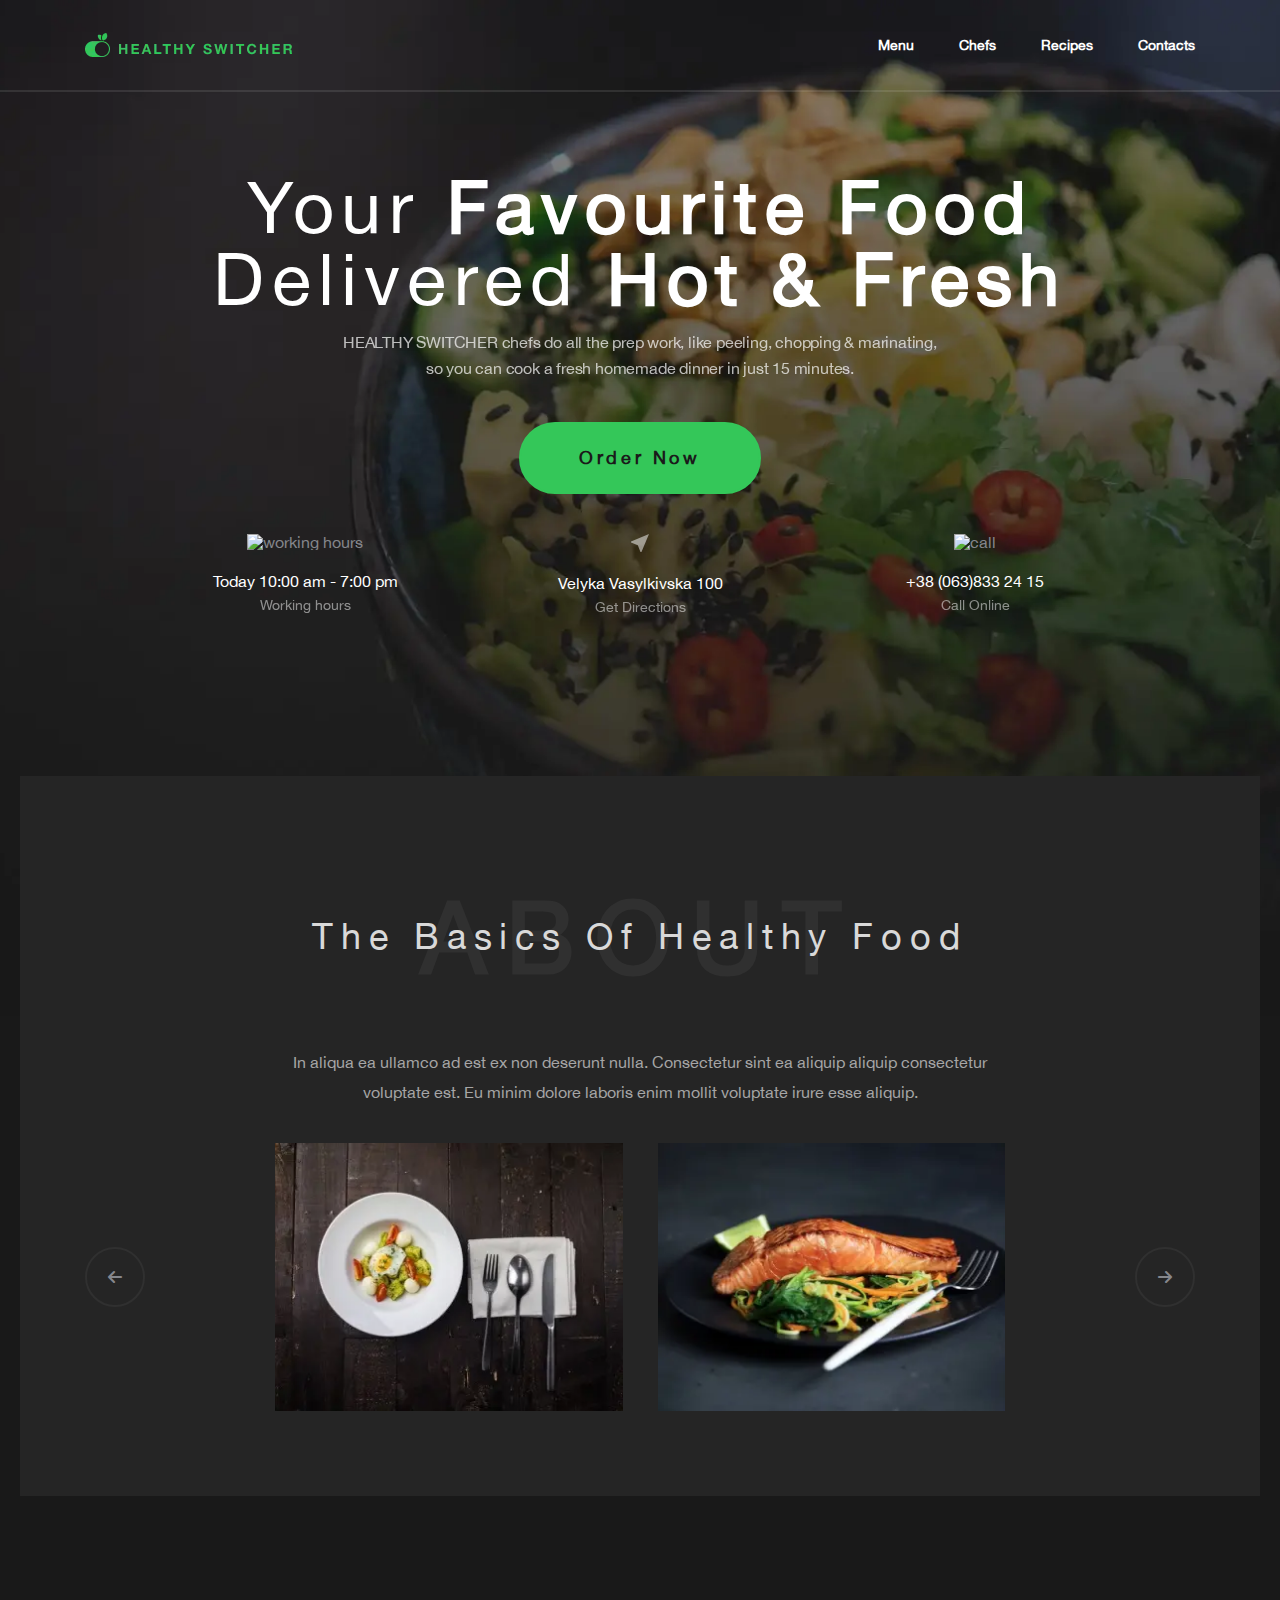
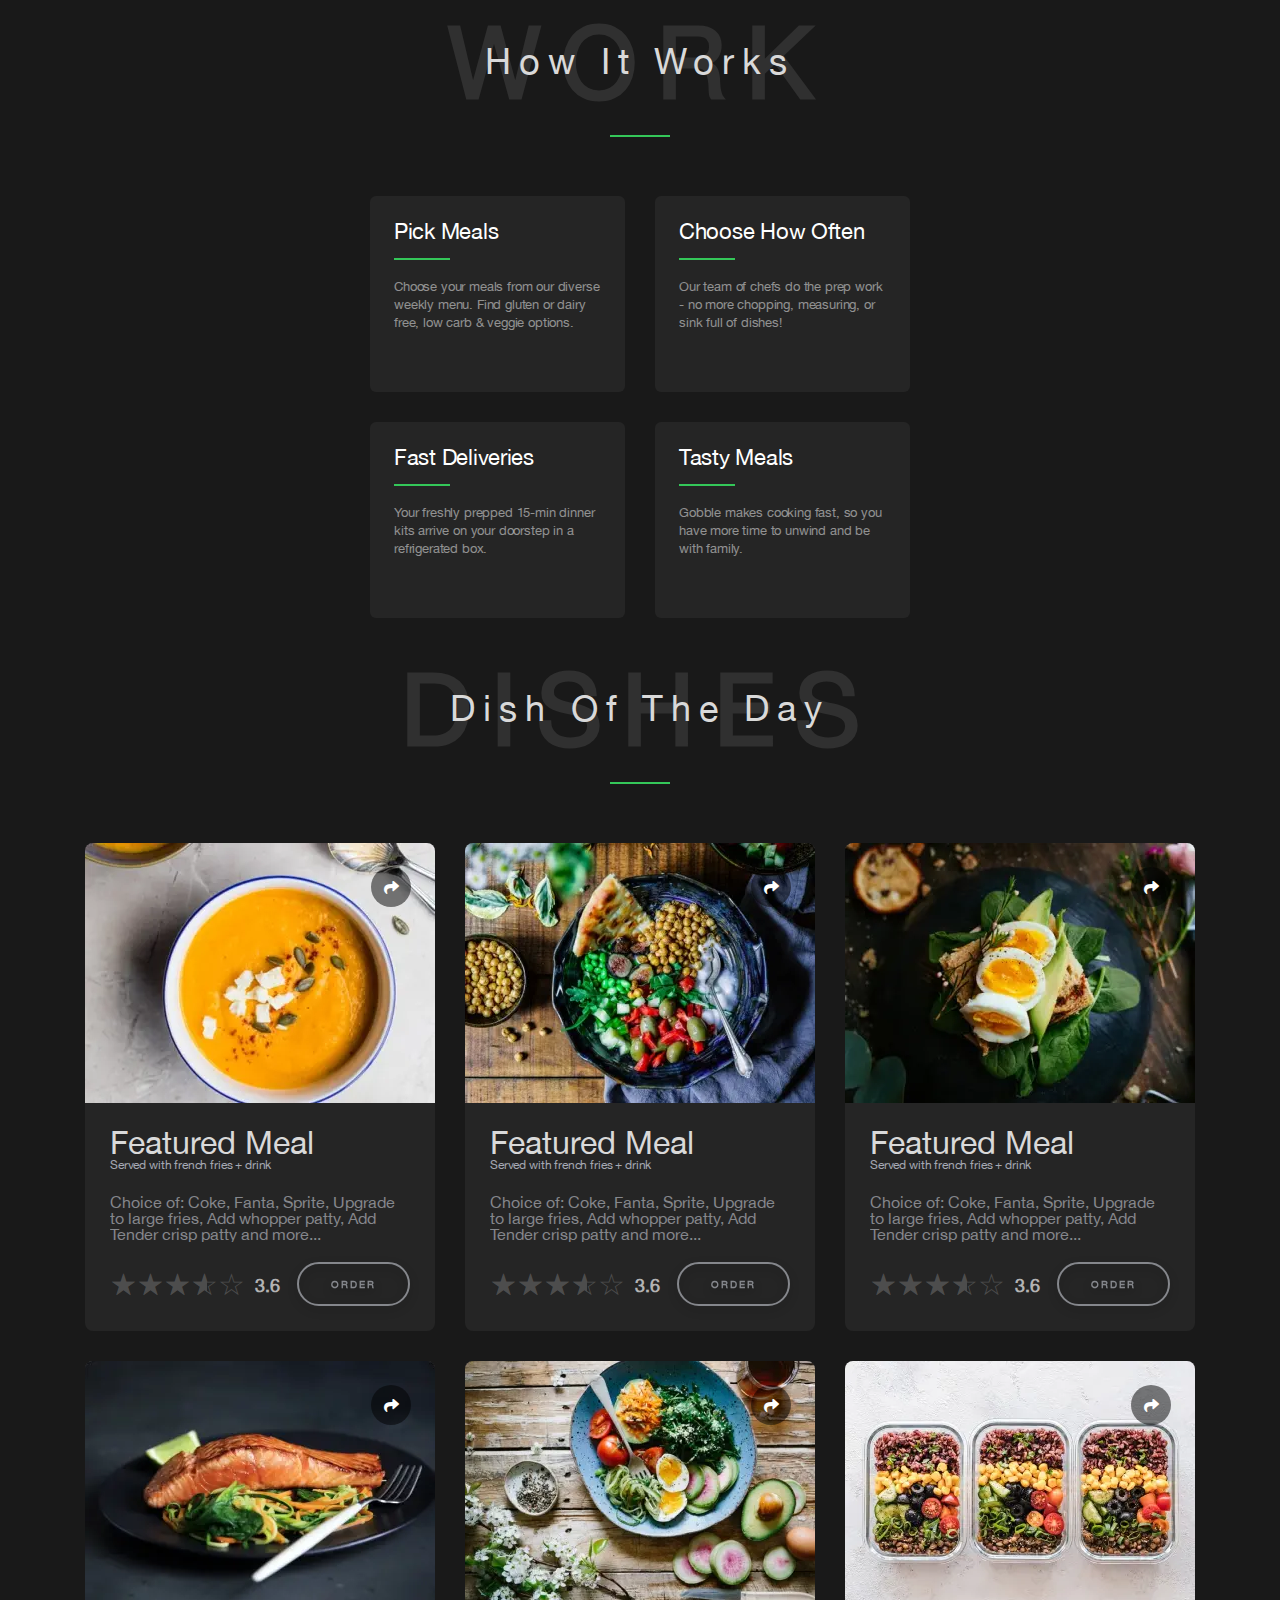
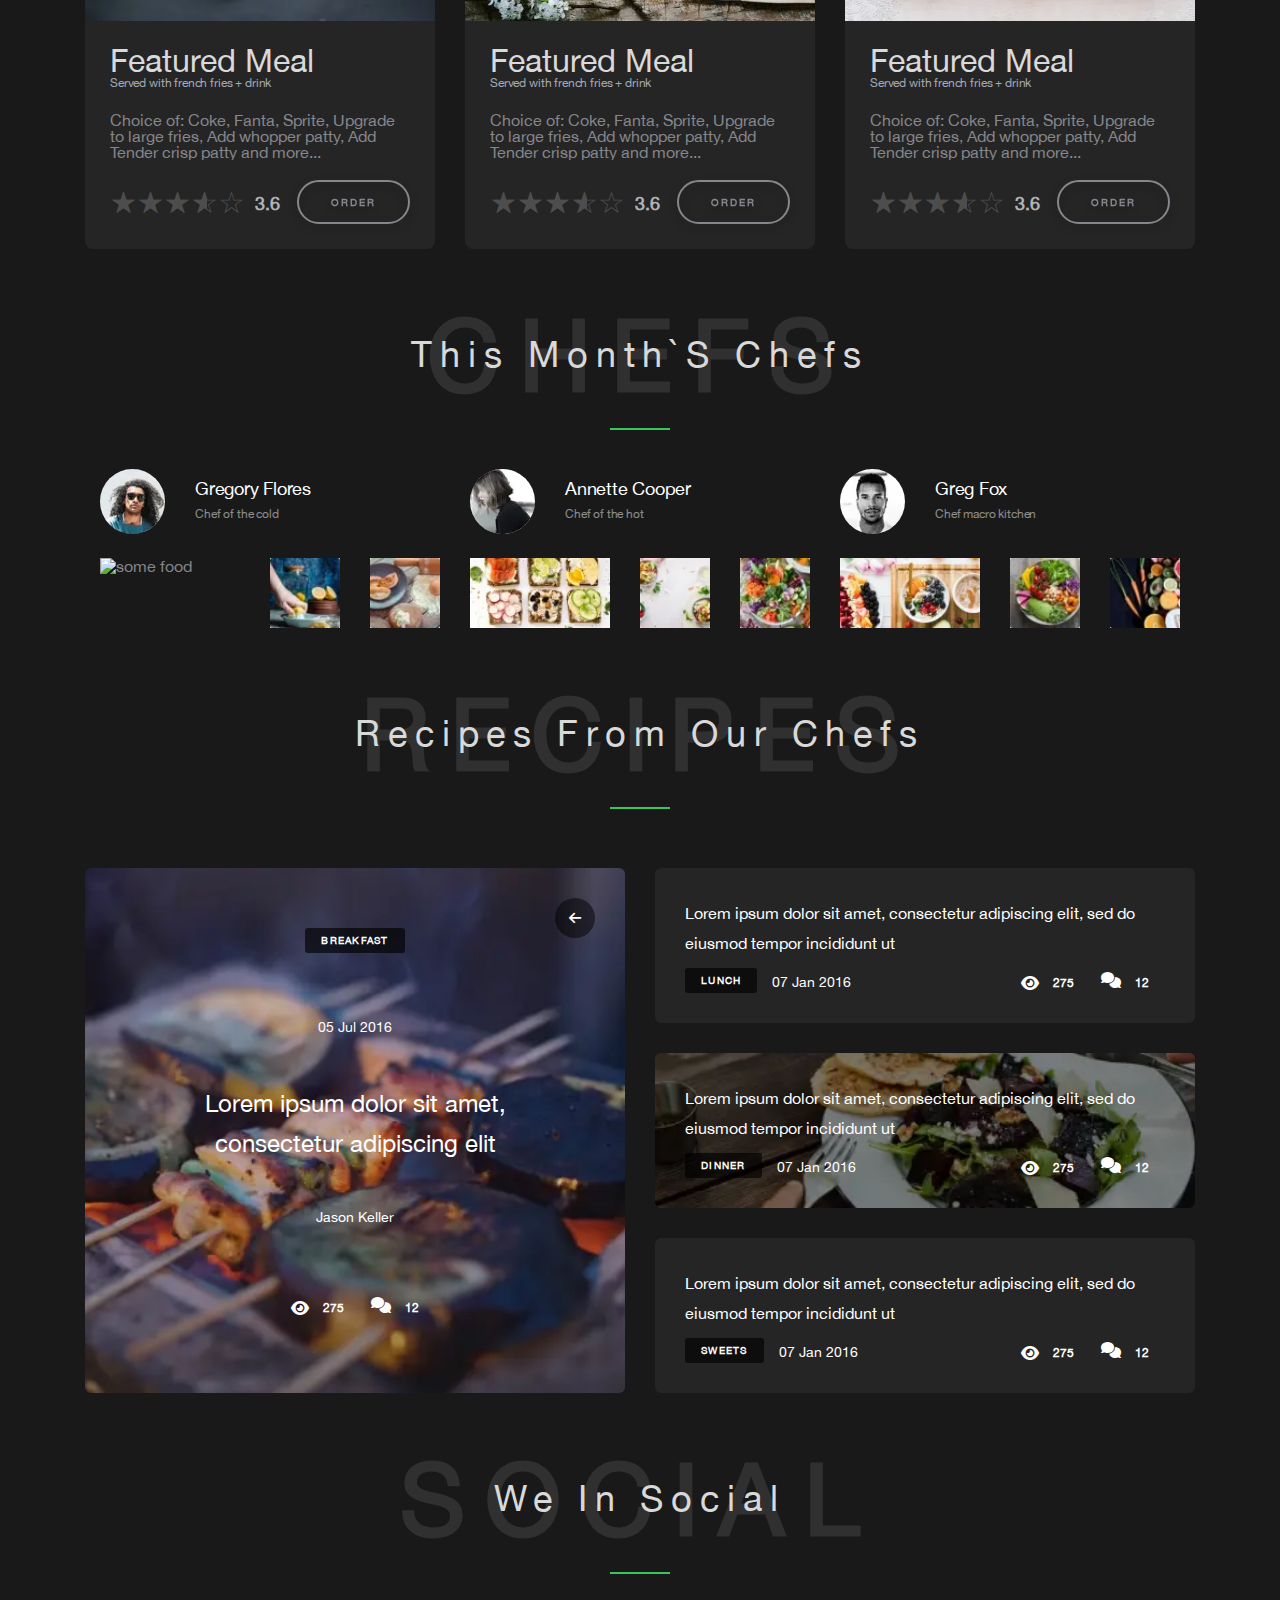
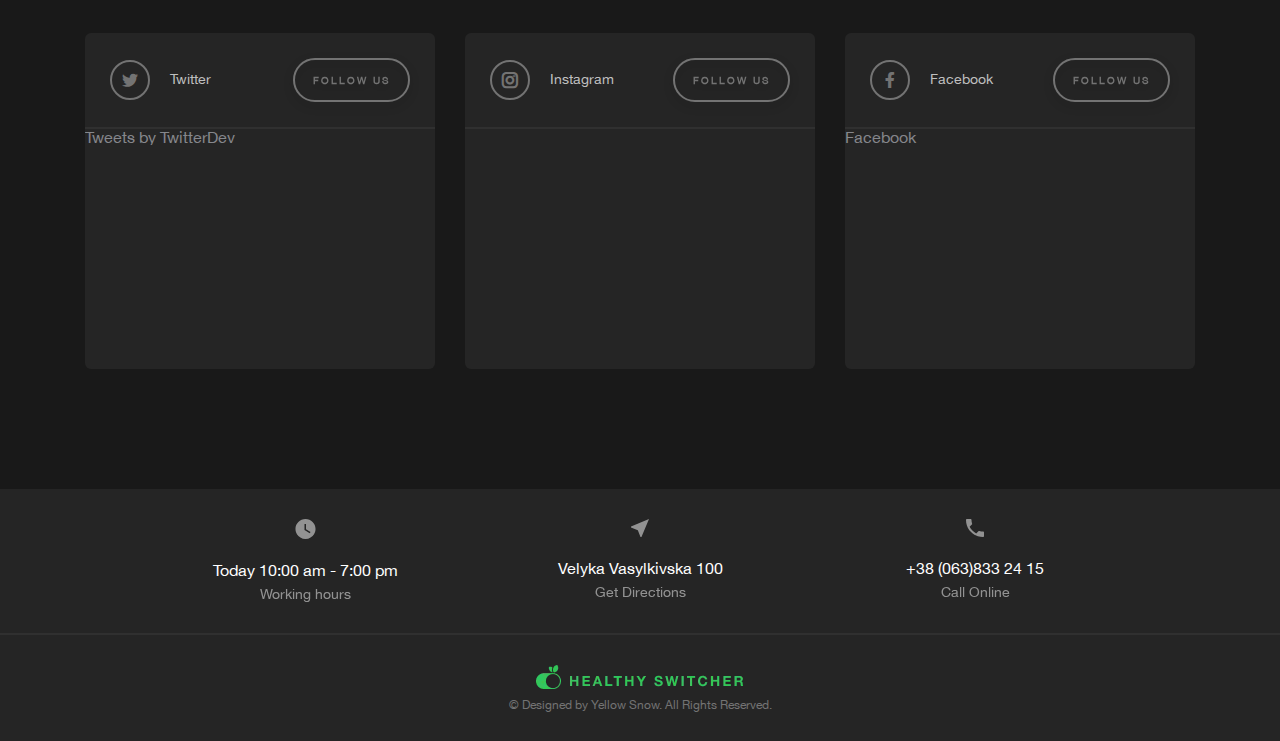
==== commit ed5854f5: "Add files via upload" ====
--- a/home.html
+++ b/home.html
@@ -6,7 +6,7 @@
 	<meta charset="UTF-8">
 	<meta name="format-detection" content="telephone=no">
 	<!-- <style>body{opacity: 0;}</style> -->
-	<link rel="stylesheet" href="css/style.min.css?_v=20220816190028">
+	<link rel="stylesheet" href="css/style.min.css?_v=20220816191538">
 	<link rel="shortcut icon" href="favicon.ico">
 	<!-- <meta name="robots" content="noindex, nofollow"> -->
 	<meta name="viewport" content="width=device-width, initial-scale=1.0">
@@ -46,7 +46,7 @@
 						<div class="contact-head-block__item">
 							<div class="contact-head-block__body">
 								<div class="contact-head-block__icon">
-									<img data-src="img/icons/_clock.svg" alt="working hours">
+									<img data-src="img/icons/clock.svg" alt="working hours">
 								</div>
 								<div class="contact-head-block__title">Today 10:00 am - 7:00 pm</div>
 								<p class="contact-head-block__text">Working hours</p>
@@ -67,7 +67,7 @@
 						<div class="contact-head-block__item">
 							<div class="contact-head-block__body">
 								<div class="contact-head-block__icon">
-									<img data-src="img/icons/_call.svg" alt="call">
+									<img data-src="img/icons/call.svg" alt="call">
 								</div>
 								<a href="tel:+380638332415" class="contact-head-block__title">+38 (063)833 24 15</a>
 								<p class="contact-head-block__text">Call Online</p>
@@ -576,7 +576,7 @@
 							<button data-spoller type="submit" class="spoller-btn"></button>
 							<div class="item-social__body twit spollers__body">
 								<a class="twitter-timeline" data-theme="dark" href="https://twitter.com/TwitterDev?ref_src=twsrc%5Etfw">Tweets by TwitterDev</a>
-								<script async src="https://platform.twitter.com/widgets.js?_v=20220816190028" charset="utf-8"></script>
+								<script async src="https://platform.twitter.com/widgets.js?_v=20220816191538" charset="utf-8"></script>
 							</div>
 						</div>
 						<div class="social__item item-social">
@@ -734,9 +734,9 @@
 		</footer>
 	</div>
 
-	<script src="js/app.min.js?_v=20220816190028"></script>
+	<script src="js/app.min.js?_v=20220816191538"></script>
 	<div id="fb-root"></div>
-	<script async defer crossorigin="anonymous" src="https://connect.facebook.net/ru_RU/sdk.js?_v=20220816190028#xfbml=1&version=v14.0" nonce="S9CRSdUK"></script>
+	<script async defer crossorigin="anonymous" src="https://connect.facebook.net/ru_RU/sdk.js?_v=20220816191538#xfbml=1&version=v14.0" nonce="S9CRSdUK"></script>
 </body>
 
 </html>--- a/css/style.min.css
+++ b/css/style.min.css
@@ -1 +1 @@
-@charset "UTF-8";@font-face{font-family:HelveticaNeue;font-display:swap;src:url(../fonts/HelveticaNeue-CondensedBlack.woff2) format("woff2"),url(../fonts/HelveticaNeue-CondensedBlack.woff) format("woff");font-weight:400;font-style:normal}@font-face{font-family:HelveticaNeue;font-display:swap;src:url(../fonts/HelveticaNeue-CondensedBold.woff2) format("woff2"),url(../fonts/HelveticaNeue-CondensedBold.woff) format("woff");font-weight:400;font-style:normal}@font-face{font-family:HelveticaNeue;font-display:swap;src:url(../fonts/HelveticaNeue.woff2) format("woff2"),url(../fonts/HelveticaNeue.woff) format("woff");font-weight:400;font-style:normal}@font-face{font-family:icons;font-display:swap;src:url(../fonts/icons.woff2) format("woff2"),url(../fonts/icons.woff) format("woff");font-weight:400;font-style:normal}.body-item-social__link::before,.column-recipes__comment::before,.column-recipes__link::before,.column-recipes__view::before,.item-dish__arrow::before,.item-social__logo_fb::before,.item-social__logo_inst::before,.item-social__logo_twit::before,.spoller-btn,.swiper-button-next,.swiper-button-prev,[class*=_icon-]:before{font-family:icons;font-style:normal;font-weight:400;font-variant:normal;text-transform:none;line-height:1;-webkit-font-smoothing:antialiased;-moz-osx-font-smoothing:grayscale}[class*=_icon-]:before{display:block}._icon-arrow-right-solid:before,.swiper-button-next:before{content:"\e900"}._icon-arrow-left-solid:before,.body-item-social__link:before,.column-recipes__link:before,.swiper-button-prev:before{content:"\e901"}._icon-arrow-dish:before,.item-dish__arrow:before{content:"\e902"}._icon-eye:before,.column-recipes__view:before{content:"\e903"}._icon-comment:before,.column-recipes__comment:before{content:"\e904"}._icon-facebook:before,.item-social__logo_fb:before{content:"\e905"}._icon-instagram:before,.item-social__logo_inst:before{content:"\e906"}._icon-twitter:before,.item-social__logo_twit:before{content:"\e907"}._icon-angles-down-solid:before,.spoller-btn:before{content:"\e908"}*{padding:0;margin:0;border:0}*,:after,:before{-webkit-box-sizing:border-box;box-sizing:border-box}body,html{height:100%;min-width:320px}body{color:#85878c;line-height:1;font-family:HelveticaNeue;font-size:1rem;-ms-text-size-adjust:100%;-moz-text-size-adjust:100%;-webkit-text-size-adjust:100%;-webkit-font-smoothing:antialiased;-moz-osx-font-smoothing:grayscale}button,input,textarea{font-family:HelveticaNeue;font-size:inherit}button{cursor:pointer;color:inherit;background-color:inherit}a{color:inherit}a:link,a:visited{text-decoration:none}a:hover{text-decoration:none}ul li{list-style:none}img{vertical-align:top}h1,h2,h3,h4,h5,h6{font-weight:inherit;font-size:inherit}body{background-color:#191919}.lock body{overflow:hidden;-ms-touch-action:none;touch-action:none}.wrapper{min-height:100%;display:-webkit-box;display:-ms-flexbox;display:flex;-webkit-box-orient:vertical;-webkit-box-direction:normal;-ms-flex-direction:column;flex-direction:column;overflow:hidden}.wrapper>main{-webkit-box-flex:1;-ms-flex:1 1 auto;flex:1 1 auto}.wrapper>*{min-width:0}[class*=__container]{max-width:69.375rem;-webkit-box-sizing:content-box;box-sizing:content-box;margin:0 auto;padding:0 .9375rem}.button{display:-webkit-inline-box;display:-ms-inline-flexbox;display:inline-flex;padding:1.4375rem 3.625rem;font-weight:700;font-size:1.125rem;line-height:122%;text-align:center;letter-spacing:.2em;color:#1a1a1a;background-color:#34c759;border-radius:2.6875rem;border:2px solid #34c759;-webkit-transition:all .3s ease;-o-transition:all .3s ease;transition:all .3s ease}.rating{display:-webkit-box;display:-ms-flexbox;display:flex;-webkit-box-align:end;-ms-flex-align:end;align-items:flex-end;font-size:40px;line-height:.75;-webkit-transition:opacity .3s ease 0s;-o-transition:opacity .3s ease 0s;transition:opacity .3s ease 0s}.rating.rating_sending{opacity:.2}.rating.rating_set .rating__active,.rating.rating_set .rating__item{cursor:pointer}.rating__body{position:relative}.rating__body::before{content:"☆☆☆☆☆";display:block;color:#4d4d4d}@supports (font-size:clamp(1.5625rem ,1.4405487805rem + 0.6097560976vw ,1.875rem)){.rating__body::before{font-size:clamp(1.5625rem ,1.4405487805rem + .6097560976vw ,1.875rem)}}@supports not (font-size:clamp(1.5625rem ,1.4405487805rem + 0.6097560976vw ,1.875rem)){.rating__body::before{font-size:calc(1.5625rem + .3125 * (100vw - 20rem)/ 51.25)}}.rating__active{position:absolute;width:0%;height:100%;top:0;left:0;overflow:hidden}.rating__active::before{content:"★★★★★";position:absolute;width:100%;height:100%;top:0;left:0;color:#4d4d4d}@supports (font-size:clamp(1.5625rem ,1.4405487805rem + 0.6097560976vw ,1.875rem)){.rating__active::before{font-size:clamp(1.5625rem ,1.4405487805rem + .6097560976vw ,1.875rem)}}@supports not (font-size:clamp(1.5625rem ,1.4405487805rem + 0.6097560976vw ,1.875rem)){.rating__active::before{font-size:calc(1.5625rem + .3125 * (100vw - 20rem)/ 51.25)}}.rating__items{display:-webkit-box;display:-ms-flexbox;display:flex;position:absolute;width:100%;height:100%;top:0;left:0}.rating__item{-webkit-box-flex:0;-ms-flex:0 0 20%;flex:0 0 20%;height:100%;opacity:0}.rating__value{font-family:HelveticaNeue;font-weight:700;line-height:1;padding:0 0 0 10px;color:#b3b3b3}@supports (font-size:clamp(0.9375rem ,0.8643292683rem + 0.3658536585vw ,1.125rem)){.rating__value{font-size:clamp(.9375rem ,.8643292683rem + .3658536585vw ,1.125rem)}}@supports not (font-size:clamp(0.9375rem ,0.8643292683rem + 0.3658536585vw ,1.125rem)){.rating__value{font-size:calc(.9375rem + .1875 * (100vw - 20rem)/ 51.25)}}[class*=-ibg]{position:relative}[class*=-ibg] img{position:absolute;width:100%;height:100%;top:0;left:0;-o-object-fit:cover;object-fit:cover}[class*=-ibg_contain] img{-o-object-fit:contain;object-fit:contain}.title-block{width:100%}.title-block__title{font-weight:900;line-height:150%;text-align:center;letter-spacing:.2em;color:#303030;position:relative;text-transform:uppercase;z-index:2}@supports (font-size:clamp(4.375rem ,3.6432926829rem + 3.6585365854vw ,6.25rem)){.title-block__title{font-size:clamp(4.375rem ,3.6432926829rem + 3.6585365854vw ,6.25rem)}}@supports not (font-size:clamp(4.375rem ,3.6432926829rem + 3.6585365854vw ,6.25rem)){.title-block__title{font-size:calc(4.375rem + 1.875 * (100vw - 20rem)/ 51.25)}}.title-block__title::before{content:"";width:100%;font-style:normal;font-weight:400;line-height:100%;text-align:center;letter-spacing:.22em;text-transform:capitalize;color:#d9d9d9;top:50%;left:50%;-webkit-transform:translate(-50%,-50%);-ms-transform:translate(-50%,-50%);transform:translate(-50%,-50%);position:absolute}@supports (font-size:clamp(1.25rem ,0.8597560976rem + 1.9512195122vw ,2.25rem)){.title-block__title::before{font-size:clamp(1.25rem ,.8597560976rem + 1.9512195122vw ,2.25rem)}}@supports not (font-size:clamp(1.25rem ,0.8597560976rem + 1.9512195122vw ,2.25rem)){.title-block__title::before{font-size:calc(1.25rem + 1 * (100vw - 20rem)/ 51.25)}}[data-bg]{position:relative;overflow:hidden}.bg-item{position:absolute;top:-15%;left:0;width:100%;height:130%}.icon-menu{display:none}.header{border-bottom:2px solid rgba(255,255,255,.1);position:absolute;z-index:99;width:100%}.header._header-scroll{position:fixed;top:-200%;background-color:rgba(0,0,0,.7)}.header._header-show{top:0;-webkit-transition:top .3s ease;-o-transition:top .3s ease;transition:top .3s ease}.header__container{display:-webkit-box;display:-ms-flexbox;display:flex;-webkit-box-align:center;-ms-flex-align:center;align-items:center;-webkit-box-pack:justify;-ms-flex-pack:justify;justify-content:space-between}@supports (min-height:clamp(5.625rem ,8.2317073171rem + -3.6585365854vw ,7.5rem)){.header__container{min-height:clamp(5.625rem ,8.2317073171rem + -3.6585365854vw ,7.5rem)}}@supports not (min-height:clamp(5.625rem ,8.2317073171rem + -3.6585365854vw ,7.5rem)){.header__container{min-height:calc(7.5rem + -1.875 * (100vw - 20rem)/ 51.25)}}.header__logo{position:relative;z-index:12}.menu__list{display:-webkit-box;display:-ms-flexbox;display:flex;gap:.3125rem 2.8125rem}.menu__item{font-weight:700;font-size:.875rem}.menu__link{font-weight:700;font-size:.875rem;text-transform:capitalize;color:#fff;-webkit-transition:color .3s ease;-o-transition:color .3s ease;transition:color .3s ease}._navigator-active .menu__link{color:#34c759;-webkit-transition:color .3s ease;-o-transition:color .3s ease;transition:color .3s ease}.menu__icon{position:relative;z-index:12}.footer{background-color:#252525;padding:1.875rem 0}.footer__container{display:-ms-grid;display:grid;justify-items:center}.footer__contact{width:100%}@supports (padding-bottom:clamp(0.9375rem ,0.5716463415rem + 1.8292682927vw ,1.875rem)){.footer__contact{padding-bottom:clamp(.9375rem ,.5716463415rem + 1.8292682927vw ,1.875rem)}}@supports not (padding-bottom:clamp(0.9375rem ,0.5716463415rem + 1.8292682927vw ,1.875rem)){.footer__contact{padding-bottom:calc(.9375rem + .9375 * (100vw - 20rem)/ 51.25)}}.footer__bottom{border-top:2px solid #303030;display:-webkit-box;display:-ms-flexbox;display:flex;-webkit-box-orient:vertical;-webkit-box-direction:normal;-ms-flex-direction:column;flex-direction:column;-webkit-box-align:center;-ms-flex-align:center;align-items:center;row-gap:.625rem}@supports (padding-top:clamp(0.9375rem ,0.5716463415rem + 1.8292682927vw ,1.875rem)){.footer__bottom{padding-top:clamp(.9375rem ,.5716463415rem + 1.8292682927vw ,1.875rem)}}@supports not (padding-top:clamp(0.9375rem ,0.5716463415rem + 1.8292682927vw ,1.875rem)){.footer__bottom{padding-top:calc(.9375rem + .9375 * (100vw - 20rem)/ 51.25)}}.footer__text{font-size:.75rem;line-height:100%;text-align:center;color:#737373}.head-block{position:relative}@supports (padding-top:clamp(5.625rem ,8.2317073171rem + -3.6585365854vw ,7.5rem)){.head-block{padding-top:clamp(5.625rem ,8.2317073171rem + -3.6585365854vw ,7.5rem)}}@supports not (padding-top:clamp(5.625rem ,8.2317073171rem + -3.6585365854vw ,7.5rem)){.head-block{padding-top:calc(7.5rem + -1.875 * (100vw - 20rem)/ 51.25)}}.head-block__container{position:relative;z-index:2;display:-ms-grid;display:grid;gap:2.5rem;-webkit-box-pack:center;-ms-flex-pack:center;justify-content:center;justify-items:center}@supports (padding-top:clamp(5rem ,7.6067073171rem + -3.6585365854vw ,6.875rem)){.head-block__container{padding-top:clamp(5rem ,7.6067073171rem + -3.6585365854vw ,6.875rem)}}@supports not (padding-top:clamp(5rem ,7.6067073171rem + -3.6585365854vw ,6.875rem)){.head-block__container{padding-top:calc(6.875rem + -1.875 * (100vw - 20rem)/ 51.25)}}@supports (padding-bottom:clamp(12.5rem ,7.6219512195rem + 24.3902439024vw ,25rem)){.head-block__container{padding-bottom:clamp(12.5rem ,7.6219512195rem + 24.3902439024vw ,25rem)}}@supports not (padding-bottom:clamp(12.5rem ,7.6219512195rem + 24.3902439024vw ,25rem)){.head-block__container{padding-bottom:calc(12.5rem + 12.5 * (100vw - 20rem)/ 51.25)}}.head-block__body{display:-webkit-box;display:-ms-flexbox;display:flex;gap:1rem;-webkit-box-orient:vertical;-webkit-box-direction:normal;-ms-flex-direction:column;flex-direction:column;-webkit-box-align:center;-ms-flex-align:center;align-items:center}.head-block__title{font-weight:400;line-height:100%;text-align:center;letter-spacing:.1em;text-transform:capitalize;color:#fff}@supports (font-size:clamp(2.5rem ,1.7195121951rem + 3.9024390244vw ,4.5rem)){.head-block__title{font-size:clamp(2.5rem ,1.7195121951rem + 3.9024390244vw ,4.5rem)}}@supports not (font-size:clamp(2.5rem ,1.7195121951rem + 3.9024390244vw ,4.5rem)){.head-block__title{font-size:calc(2.5rem + 2 * (100vw - 20rem)/ 51.25)}}.head-block__title_bold{font-weight:700}.head-block__text{font-weight:400;line-height:162%;text-align:center;letter-spacing:-.2px;color:#fff;opacity:.7;max-width:37.1875rem;width:100%}.head-block__bg{position:absolute;width:100%;height:100%;top:0;left:0}.head-block__bg img{position:absolute;width:100%;height:100%;top:0;left:0;-o-object-fit:cover;object-fit:cover}.contact-head-block{display:-webkit-box;display:-ms-flexbox;display:flex;max-width:57.1875rem;width:100%;-ms-grid-column-align:center;justify-self:center}@supports (gap:clamp(1.5625rem ,-0.0228658537rem + 7.9268292683vw ,5.625rem)){.contact-head-block{gap:clamp(1.5625rem ,-.0228658537rem + 7.9268292683vw ,5.625rem)}}@supports not (gap:clamp(1.5625rem ,-0.0228658537rem + 7.9268292683vw ,5.625rem)){.contact-head-block{gap:calc(1.5625rem + 4.0625 * (100vw - 20rem)/ 51.25)}}.contact-head-block__item{-webkit-box-flex:0;-ms-flex:0 1 33.333%;flex:0 1 33.333%;display:-ms-grid;display:grid;justify-items:center;-webkit-box-pack:center;-ms-flex-pack:center;justify-content:center;row-gap:1.25rem;padding:0 .9375rem}.contact-head-block__body{margin:0 -.9375rem}.contact-head-block__icon{margin-bottom:1rem;text-align:center}.contact-head-block__title{line-height:188%;text-align:center;color:#fff}.contact-head-block__text{font-size:.875rem;line-height:129%;text-align:center;color:#fff;opacity:.5}.about-us__container{display:-ms-grid;display:grid;gap:2.25rem;min-width:0;justify-items:center;background-color:#252525;position:relative}@supports (margin-top:clamp(-15rem ,2.3780487805rem + -24.3902439024vw ,-2.5rem)){.about-us__container{margin-top:clamp(-15rem ,2.3780487805rem + -24.3902439024vw ,-2.5rem)}}@supports not (margin-top:clamp(-15rem ,2.3780487805rem + -24.3902439024vw ,-2.5rem)){.about-us__container{margin-top:calc(-2.5rem + -12.5 * (100vw - 20rem)/ 51.25)}}@supports (padding-top:clamp(2.5rem ,1.4024390244rem + 5.487804878vw ,5.3125rem)){.about-us__container{padding-top:clamp(2.5rem ,1.4024390244rem + 5.487804878vw ,5.3125rem)}}@supports not (padding-top:clamp(2.5rem ,1.4024390244rem + 5.487804878vw ,5.3125rem)){.about-us__container{padding-top:calc(2.5rem + 2.8125 * (100vw - 20rem)/ 51.25)}}@supports (padding-bottom:clamp(2.5rem ,1.4024390244rem + 5.487804878vw ,5.3125rem)){.about-us__container{padding-bottom:clamp(2.5rem ,1.4024390244rem + 5.487804878vw ,5.3125rem)}}@supports not (padding-bottom:clamp(2.5rem ,1.4024390244rem + 5.487804878vw ,5.3125rem)){.about-us__container{padding-bottom:calc(2.5rem + 2.8125 * (100vw - 20rem)/ 51.25)}}@supports (padding-left:clamp(0.9375rem ,-0.2820121951rem + 6.0975609756vw ,4.0625rem)){.about-us__container{padding-left:clamp(.9375rem ,-.2820121951rem + 6.0975609756vw ,4.0625rem)}}@supports not (padding-left:clamp(0.9375rem ,-0.2820121951rem + 6.0975609756vw ,4.0625rem)){.about-us__container{padding-left:calc(.9375rem + 3.125 * (100vw - 20rem)/ 51.25)}}@supports (padding-right:clamp(0.9375rem ,-0.2820121951rem + 6.0975609756vw ,4.0625rem)){.about-us__container{padding-right:clamp(.9375rem ,-.2820121951rem + 6.0975609756vw ,4.0625rem)}}@supports not (padding-right:clamp(0.9375rem ,-0.2820121951rem + 6.0975609756vw ,4.0625rem)){.about-us__container{padding-right:calc(.9375rem + 3.125 * (100vw - 20rem)/ 51.25)}}.about-us__text{line-height:188%;text-align:center;color:#a6a6a6;max-width:45.875rem;width:100%;text-align:center}.about-us__photos{position:relative;width:100%}.about-us__photos-box{min-width:0;display:-ms-grid;display:grid;width:100%;max-width:45.625rem;margin:0 auto}.about-us__slider{min-width:0}.about-us__wrapper{min-width:0}.about-us__slide{min-width:0}.about-us__image{position:relative;padding-bottom:77.1428571429%}.about-us__image img{position:absolute;width:100%;height:100%;top:0;left:0;-o-object-fit:cover;object-fit:cover}.about-us .title-block__title::before{content:"The Basics Of Healthy Food"}.swiper-button-next,.swiper-button-prev{position:absolute;width:3.75rem;height:3.75rem;border:2px solid #303030;border-radius:50%;top:50%;z-index:2;-webkit-transform:translate(0,-50%);-ms-transform:translate(0,-50%);transform:translate(0,-50%);-webkit-transition:all .3s ease;-o-transition:all .3s ease;transition:all .3s ease}.swiper-button-prev{left:0}.swiper-button-next{right:0}.work__container{display:-ms-grid;display:grid}@supports (padding-top:clamp(2.5rem ,1.2804878049rem + 6.0975609756vw ,5.625rem)){.work__container{padding-top:clamp(2.5rem ,1.2804878049rem + 6.0975609756vw ,5.625rem)}}@supports not (padding-top:clamp(2.5rem ,1.2804878049rem + 6.0975609756vw ,5.625rem)){.work__container{padding-top:calc(2.5rem + 3.125 * (100vw - 20rem)/ 51.25)}}@supports (gap:clamp(2.5rem ,2.012195122rem + 2.4390243902vw ,3.75rem)){.work__container{gap:clamp(2.5rem ,2.012195122rem + 2.4390243902vw ,3.75rem)}}@supports not (gap:clamp(2.5rem ,2.012195122rem + 2.4390243902vw ,3.75rem)){.work__container{gap:calc(2.5rem + 1.25 * (100vw - 20rem)/ 51.25)}}.work__header .title-block__title::before{content:"how it works"}.work__header .title-block__title::after{content:"";width:60px;height:2px;background:#34c759;top:100%;left:50%;-webkit-transform:translate(-50%,-50%);-ms-transform:translate(-50%,-50%);transform:translate(-50%,-50%);position:absolute}.work__items{display:-ms-grid;display:grid;gap:1.875rem;-webkit-box-align:stretch;-ms-flex-align:stretch;align-items:stretch;-ms-flex-line-pack:stretch;align-content:stretch}.item-work{background-color:#252525;border-radius:.375rem;-webkit-transition:all .3s ease;-o-transition:all .3s ease;transition:all .3s ease}.item-work__body{padding:1.5rem 1.5rem 3.75rem 1.5rem;display:-ms-grid;display:grid;gap:2.25rem}.item-work__title{line-height:100%;letter-spacing:-.275px;text-transform:capitalize;color:#fff;position:relative}@supports (font-size:clamp(1.125rem ,1.0274390244rem + 0.487804878vw ,1.375rem)){.item-work__title{font-size:clamp(1.125rem ,1.0274390244rem + .487804878vw ,1.375rem)}}@supports not (font-size:clamp(1.125rem ,1.0274390244rem + 0.487804878vw ,1.375rem)){.item-work__title{font-size:calc(1.125rem + .25 * (100vw - 20rem)/ 51.25)}}.item-work__title::after{content:"";bottom:-1.125rem;left:0;width:3.5rem;height:.125rem;background-color:#34c759;position:absolute}.item-work__text{font-weight:400;font-size:.8125rem;line-height:138%;letter-spacing:-.1625px;color:rgba(255,255,255,.5)}.dishes{padding:.9375rem 0}.dishes__container{display:-ms-grid;display:grid}@supports (gap:clamp(2.5rem ,2.012195122rem + 2.4390243902vw ,3.75rem)){.dishes__container{gap:clamp(2.5rem ,2.012195122rem + 2.4390243902vw ,3.75rem)}}@supports not (gap:clamp(2.5rem ,2.012195122rem + 2.4390243902vw ,3.75rem)){.dishes__container{gap:calc(2.5rem + 1.25 * (100vw - 20rem)/ 51.25)}}.dishes__header .title-block__title::before{content:"Dish Of The Day"}.dishes__header .title-block__title::after{content:"";width:60px;height:2px;background:#34c759;top:100%;left:50%;-webkit-transform:translate(-50%,-50%);-ms-transform:translate(-50%,-50%);transform:translate(-50%,-50%);position:absolute}.dishes__body{display:-ms-grid;display:grid;gap:1.875rem}.dishes__item{background-color:#252525;border-radius:.5rem;position:relative;overflow:hidden}.item-dish{position:relative}.item-dish__arrow{position:absolute;top:1.5rem;right:1.5rem;width:2.5rem;height:2.5rem;border-radius:50%;z-index:3;background-color:rgba(0,0,0,.5);-webkit-transition:all .3s ease;-o-transition:all .3s ease;transition:all .3s ease}.item-dish__arrow::before{position:absolute;top:1.25rem;left:1.25rem;color:#fff;-webkit-transform:translate(-50%,-50%);-ms-transform:translate(-50%,-50%);transform:translate(-50%,-50%);font-size:.9375rem}.item-hover .item-dish__arrow{-webkit-transform:scale(1.15);-ms-transform:scale(1.15);transform:scale(1.15);-webkit-transition:all .3s ease;-o-transition:all .3s ease;transition:all .3s ease}.item-hover .item-dish__arrow::before{color:#34c759;-webkit-transition:all .3s ease;-o-transition:all .3s ease;transition:all .3s ease}.item-dish__image-ibg{position:relative;padding-bottom:74.2857142857%;display:block;overflow:hidden}.item-dish__image-ibg::before{content:"";width:100%;height:100%;top:0;left:0;background-color:rgba(0,0,0,.2);z-index:2;position:absolute;opacity:0;-webkit-transition:opacity .3s ease;-o-transition:opacity .3s ease;transition:opacity .3s ease}.item-hover .item-dish__image-ibg img{width:120%;height:120%;top:-10%;left:-10%;-webkit-transition:all .3s ease;-o-transition:all .3s ease;transition:all .3s ease}.item-hover .item-dish__image-ibg::before{opacity:1;-webkit-transition:opacity .3s ease;-o-transition:opacity .3s ease;transition:opacity .3s ease}.item-dish__image-ibg img{-webkit-transition:all .3s ease;-o-transition:all .3s ease;transition:all .3s ease}.item-dish__content{display:-ms-grid;display:grid;gap:1.25rem}@supports (padding:clamp(0.9375rem ,0.693597561rem + 1.2195121951vw ,1.5625rem)){.item-dish__content{padding:clamp(.9375rem ,.693597561rem + 1.2195121951vw ,1.5625rem)}}@supports not (padding:clamp(0.9375rem ,0.693597561rem + 1.2195121951vw ,1.5625rem)){.item-dish__content{padding:calc(.9375rem + .625 * (100vw - 20rem)/ 51.25)}}.item-dish__title{line-height:94%;color:#d9d9d9}@supports (font-size:clamp(1.5625rem ,1.3917682927rem + 0.8536585366vw ,2rem)){.item-dish__title{font-size:clamp(1.5625rem ,1.3917682927rem + .8536585366vw ,2rem)}}@supports not (font-size:clamp(1.5625rem ,1.3917682927rem + 0.8536585366vw ,2rem)){.item-dish__title{font-size:calc(1.5625rem + .4375 * (100vw - 20rem)/ 51.25)}}.item-dish__subtitle{font-size:.75rem;line-height:133%;letter-spacing:-.15px;color:#a4a8b2}.item-dish__text{display:-webkit-box;-webkit-box-orient:vertical;-webkit-line-clamp:3;overflow:hidden}.item-dish__footer{display:-webkit-box;display:-ms-flexbox;display:flex;-webkit-box-align:center;-ms-flex-align:center;align-items:center;-webkit-box-pack:justify;-ms-flex-pack:justify;justify-content:space-between}.item-dish__raiting{margin-right:.9375rem}.item-dish__button{padding-top:0;padding-bottom:0;text-transform:uppercase;font-weight:900;font-size:.625rem;line-height:400%;text-align:center;letter-spacing:.2em;color:#85878c;background-color:transparent;-webkit-transition:all .3s ease;-o-transition:all .3s ease;transition:all .3s ease;border:2px solid #85878c;-webkit-filter:drop-shadow(0 4px 4px rgba(0, 0, 0, .25));filter:drop-shadow(0 4px 4px rgba(0, 0, 0, .25))}@supports (padding-left:clamp(1.25rem ,-5.6388888889rem + 11.1111111111vw ,2rem)){.item-dish__button{padding-left:clamp(1.25rem ,-5.6388888889rem + 11.1111111111vw ,2rem)}}@supports not (padding-left:clamp(1.25rem ,-5.6388888889rem + 11.1111111111vw ,2rem)){.item-dish__button{padding-left:calc(1.25rem + .75 * (100vw - 62rem)/ 6.75)}}@supports (padding-right:clamp(1.25rem ,-5.6388888889rem + 11.1111111111vw ,2rem)){.item-dish__button{padding-right:clamp(1.25rem ,-5.6388888889rem + 11.1111111111vw ,2rem)}}@supports not (padding-right:clamp(1.25rem ,-5.6388888889rem + 11.1111111111vw ,2rem)){.item-dish__button{padding-right:calc(1.25rem + .75 * (100vw - 62rem)/ 6.75)}}.chefs{padding:.9375rem 0}.chefs__container{display:-ms-grid;display:grid;gap:2.5rem}.chefs__header .title-block__title::before{content:"This month`s chefs"}.chefs__header .title-block__title::after{content:"";width:60px;height:2px;background:#34c759;top:100%;left:50%;-webkit-transform:translate(-50%,-50%);-ms-transform:translate(-50%,-50%);transform:translate(-50%,-50%);position:absolute}.chefs__items{display:-webkit-box;display:-ms-flexbox;display:flex}.chefs__item{-webkit-box-flex:0;-ms-flex:0 1 33.333%;flex:0 1 33.333%}.chefs__body{display:-ms-grid;display:grid;gap:1.5rem;margin:0 .9375rem}.chefs__info{display:-ms-grid;display:grid;-ms-grid-columns:65px 2fr;grid-template-columns:65px 2fr;-webkit-box-align:center;-ms-flex-align:center;align-items:center}@supports (gap:clamp(0.9375rem ,0.5716463415rem + 1.8292682927vw ,1.875rem)){.chefs__info{gap:clamp(.9375rem ,.5716463415rem + 1.8292682927vw ,1.875rem)}}@supports not (gap:clamp(0.9375rem ,0.5716463415rem + 1.8292682927vw ,1.875rem)){.chefs__info{gap:calc(.9375rem + .9375 * (100vw - 20rem)/ 51.25)}}.chefs__image{-webkit-transition:-webkit-transform .3s ease;transition:-webkit-transform .3s ease;-o-transition:transform .3s ease;transition:transform .3s ease;transition:transform .3s ease,-webkit-transform .3s ease}.chefs__image img{border-radius:50%}.item-hover .chefs__image{-webkit-transform:scale(1.1);-ms-transform:scale(1.1);transform:scale(1.1);-webkit-transition:-webkit-transform .3s ease;transition:-webkit-transform .3s ease;-o-transition:transform .3s ease;transition:transform .3s ease;transition:transform .3s ease,-webkit-transform .3s ease}.chefs__titles{display:-ms-grid;display:grid;gap:.5625rem}.chefs__title{line-height:100%;letter-spacing:-.225px;color:#fff;-webkit-transition:color .3s ease;-o-transition:color .3s ease;transition:color .3s ease}@supports (font-size:clamp(1rem ,0.9512195122rem + 0.243902439vw ,1.125rem)){.chefs__title{font-size:clamp(1rem ,.9512195122rem + .243902439vw ,1.125rem)}}@supports not (font-size:clamp(1rem ,0.9512195122rem + 0.243902439vw ,1.125rem)){.chefs__title{font-size:calc(1rem + .125 * (100vw - 20rem)/ 51.25)}}.item-hover .chefs__title{color:#34c759;-webkit-transition:color .3s ease;-o-transition:color .3s ease;transition:color .3s ease}.chefs__subtitle{font-size:.75rem;line-height:133%;letter-spacing:-.15px;color:rgba(255,255,255,.5)}.photo-chefs{display:-ms-grid;display:grid;-ms-grid-columns:2fr 1fr 1fr;grid-template-columns:2fr 1fr 1fr}@supports (gap:clamp(0.9375rem ,0.5716463415rem + 1.8292682927vw ,1.875rem)){.photo-chefs{gap:clamp(.9375rem ,.5716463415rem + 1.8292682927vw ,1.875rem)}}@supports not (gap:clamp(0.9375rem ,0.5716463415rem + 1.8292682927vw ,1.875rem)){.photo-chefs{gap:calc(.9375rem + .9375 * (100vw - 20rem)/ 51.25)}}.photo-chefs__item{position:relative;padding-bottom:100%}.photo-chefs__item img{position:absolute;width:100%;height:100%;top:0;left:0;-o-object-fit:cover;object-fit:cover}.photo-chefs__item:first-child{padding-bottom:40.625%}.recipes{padding:.9375rem 0}.recipes__container{display:-ms-grid;display:grid}@supports (gap:clamp(2.5rem ,2.012195122rem + 2.4390243902vw ,3.75rem)){.recipes__container{gap:clamp(2.5rem ,2.012195122rem + 2.4390243902vw ,3.75rem)}}@supports not (gap:clamp(2.5rem ,2.012195122rem + 2.4390243902vw ,3.75rem)){.recipes__container{gap:calc(2.5rem + 1.25 * (100vw - 20rem)/ 51.25)}}.recipes__header .title-block__title::before{content:"Recipes From Our Chefs"}.recipes__header .title-block__title::after{content:"";width:60px;height:2px;background:#34c759;top:100%;left:50%;-webkit-transform:translate(-50%,-50%);-ms-transform:translate(-50%,-50%);transform:translate(-50%,-50%);position:absolute}.recipes__columns{display:-ms-grid;display:grid}@supports (gap:clamp(0.9375rem ,0.5716463415rem + 1.8292682927vw ,1.875rem)){.recipes__columns{gap:clamp(.9375rem ,.5716463415rem + 1.8292682927vw ,1.875rem)}}@supports not (gap:clamp(0.9375rem ,0.5716463415rem + 1.8292682927vw ,1.875rem)){.recipes__columns{gap:calc(.9375rem + .9375 * (100vw - 20rem)/ 51.25)}}.recipes__column{min-width:0;position:relative}.recipes__column:first-child{border-radius:.375rem}.recipes__column:last-child{display:-ms-grid;display:grid;-ms-grid-rows:(1fr)[3];grid-template-rows:repeat(3,1fr)}@supports (gap:clamp(0.9375rem ,0.5716463415rem + 1.8292682927vw ,1.875rem)){.recipes__column:last-child{gap:clamp(.9375rem ,.5716463415rem + 1.8292682927vw ,1.875rem)}}@supports not (gap:clamp(0.9375rem ,0.5716463415rem + 1.8292682927vw ,1.875rem)){.recipes__column:last-child{gap:calc(.9375rem + .9375 * (100vw - 20rem)/ 51.25)}}.item-hover.column-recipes::before,.item-hover.item-column-recipes::before{opacity:.7;-webkit-transition:opacity .3s ease;-o-transition:opacity .3s ease;transition:opacity .3s ease}.item-hover.item-column-recipes{background-color:#34c759;-webkit-transition:all .3s ease;-o-transition:all .3s ease;transition:all .3s ease}.column-recipes{position:relative}.column-recipes::before{content:"";position:absolute;width:100%;height:100%;top:0;left:0;background-color:#34c759;opacity:0;z-index:4;-webkit-transition:opacity .3s ease;-o-transition:opacity .3s ease;transition:opacity .3s ease}.no-webp .column-recipes .bg-item{background:url(../img/recipes/bg1.jpg) center/cover no-repeat}.column-recipes__link{position:absolute;top:1.875rem;right:1.875rem;width:2.5rem;height:2.5rem;border-radius:50%;z-index:5;background-color:rgba(0,0,0,.5);-webkit-transition:all .3s ease;-o-transition:all .3s ease;transition:all .3s ease}.column-recipes__link::before{position:absolute;top:1.25rem;left:1.25rem;color:#fff;-webkit-transform:translate(-50%,-50%);-ms-transform:translate(-50%,-50%);transform:translate(-50%,-50%);font-size:.875rem;-webkit-transition:color .3s ease;-o-transition:color .3s ease;transition:color .3s ease}.item-hover .column-recipes__link::before{color:#34c759;-webkit-transition:color .3s ease;-o-transition:color .3s ease;transition:color .3s ease}.column-recipes__body{position:relative;z-index:4;display:-ms-grid;display:grid;-webkit-box-pack:center;-ms-flex-pack:center;justify-content:center}@supports (padding:clamp(1.25rem ,0.2743902439rem + 4.8780487805vw ,3.75rem)){.column-recipes__body{padding:clamp(1.25rem ,.2743902439rem + 4.8780487805vw ,3.75rem)}}@supports not (padding:clamp(1.25rem ,0.2743902439rem + 4.8780487805vw ,3.75rem)){.column-recipes__body{padding:calc(1.25rem + 2.5 * (100vw - 20rem)/ 51.25)}}@supports (gap:clamp(2.5rem ,2.012195122rem + 2.4390243902vw ,3.75rem)){.column-recipes__body{gap:clamp(2.5rem ,2.012195122rem + 2.4390243902vw ,3.75rem)}}@supports not (gap:clamp(2.5rem ,2.012195122rem + 2.4390243902vw ,3.75rem)){.column-recipes__body{gap:calc(2.5rem + 1.25 * (100vw - 20rem)/ 51.25)}}.column-recipes__title{font-weight:900;font-size:.625rem;line-height:250%;text-align:center;letter-spacing:1.25px;text-transform:uppercase;color:#fff;background:rgba(0,0,0,.6509803922);padding:0 1rem;border-radius:.1875rem;display:inline-block;-ms-grid-column-align:center;justify-self:center}.column-recipes__contentent{display:-ms-grid;display:grid}@supports (gap:clamp(1.5625rem ,1.1966463415rem + 1.8292682927vw ,2.5rem)){.column-recipes__contentent{gap:clamp(1.5625rem ,1.1966463415rem + 1.8292682927vw ,2.5rem)}}@supports not (gap:clamp(1.5625rem ,1.1966463415rem + 1.8292682927vw ,2.5rem)){.column-recipes__contentent{gap:calc(1.5625rem + .9375 * (100vw - 20rem)/ 51.25)}}.column-recipes__date{font-size:.875rem;line-height:214%;color:#fff;text-transform:capitalize;text-align:center;-webkit-transition:color .3s ease;-o-transition:color .3s ease;transition:color .3s ease}.item-hover .column-recipes__date{-webkit-transition:color .3s ease;-o-transition:color .3s ease;transition:color .3s ease;color:#1a1a1a}.column-recipes__text{line-height:167%;text-align:center;color:#fff;-webkit-transition:color .3s ease;-o-transition:color .3s ease;transition:color .3s ease;display:-webkit-box;-webkit-box-orient:vertical;-webkit-line-clamp:3;overflow:hidden}@supports (font-size:clamp(1.125rem ,0.9786585366rem + 0.7317073171vw ,1.5rem)){.column-recipes__text{font-size:clamp(1.125rem ,.9786585366rem + .7317073171vw ,1.5rem)}}@supports not (font-size:clamp(1.125rem ,0.9786585366rem + 0.7317073171vw ,1.5rem)){.column-recipes__text{font-size:calc(1.125rem + .375 * (100vw - 20rem)/ 51.25)}}.item-hover .column-recipes__text{-webkit-transition:color .3s ease;-o-transition:color .3s ease;transition:color .3s ease;color:#1a1a1a}.column-recipes__author{font-size:.875rem;line-height:214%;color:#fff;text-transform:capitalize;text-align:center;-webkit-transition:color .3s ease;-o-transition:color .3s ease;transition:color .3s ease}.item-hover .column-recipes__author{color:#1a1a1a;-webkit-transition:color .3s ease;-o-transition:color .3s ease;transition:color .3s ease}.column-recipes__comments{-ms-grid-column-align:center;justify-self:center;display:-webkit-box;display:-ms-flexbox;display:flex;max-width:8.75rem;width:100%;font-weight:700;font-size:.75rem;line-height:250%;color:#fff;-webkit-box-pack:center;-ms-flex-pack:center;justify-content:center;-ms-flex-wrap:wrap;flex-wrap:wrap;-webkit-box-align:center;-ms-flex-align:center;align-items:center;-webkit-transition:color .3s ease;-o-transition:color .3s ease;transition:color .3s ease}.item-hover .column-recipes__comments{-webkit-transition:color .3s ease;-o-transition:color .3s ease;transition:color .3s ease;color:#1a1a1a}.column-recipes__view{display:-webkit-box;display:-ms-flexbox;display:flex;-webkit-box-align:center;-ms-flex-align:center;align-items:center}@supports (margin-right:clamp(0.9375rem ,0.6448170732rem + 1.4634146341vw ,1.6875rem)){.column-recipes__view{margin-right:clamp(.9375rem ,.6448170732rem + 1.4634146341vw ,1.6875rem)}}@supports not (margin-right:clamp(0.9375rem ,0.6448170732rem + 1.4634146341vw ,1.6875rem)){.column-recipes__view{margin-right:calc(.9375rem + .75 * (100vw - 20rem)/ 51.25)}}.column-recipes__view::before{margin-right:.875rem;font-size:1rem}.column-recipes__comment::before{margin-right:.875rem;font-size:1rem}.item-column-recipes{position:relative;min-width:0;-webkit-transition:all .3s ease;-o-transition:all .3s ease;transition:all .3s ease;border-radius:.375rem;background-color:#252525;padding:1.875rem 1.5625rem 1.5625rem 1.875rem;display:-ms-grid;display:grid;gap:.625rem}.item-column-recipes::before{content:"";position:absolute;width:100%;height:100%;top:0;left:0;background-color:#34c759;opacity:0;z-index:4;-webkit-transition:opacity .3s ease;-o-transition:opacity .3s ease;transition:opacity .3s ease}.no-webp .item-column-recipes .bg-item{background:url(../img/recipes/bg2.jpg) center/cover no-repeat}.item-column-recipes__text{font-size:1rem;line-height:188%;color:#fff;position:relative;z-index:4;display:-webkit-box;-webkit-box-orient:vertical;-webkit-line-clamp:3;overflow:hidden}.item-hover .item-column-recipes__text{-webkit-transition:color .3s ease;-o-transition:color .3s ease;transition:color .3s ease;color:#1a1a1a}.item-column-recipes__info{display:-webkit-box;display:-ms-flexbox;display:flex;-webkit-box-pack:justify;-ms-flex-pack:justify;justify-content:space-between;margin-right:.9375rem;position:relative;z-index:4}.item-column-recipes__titles{display:-webkit-box;display:-ms-flexbox;display:flex;-ms-flex-wrap:wrap;flex-wrap:wrap;-webkit-box-align:center;-ms-flex-align:center;align-items:center}.item-column-recipes__title{font-weight:900;font-size:.625rem;line-height:250%;text-align:center;letter-spacing:1.25px;text-transform:uppercase;color:#fff;background:rgba(0,0,0,.6509803922);padding:0 1rem;border-radius:.1875rem;display:inline-block;margin:0 .9375rem 0 0;-ms-flex-item-align:start;-ms-grid-row-align:start;align-self:start}.item-column-recipes__date{font-size:.875rem;line-height:214%;color:#fff;text-transform:capitalize}.item-hover .item-column-recipes__date{-webkit-transition:color .3s ease;-o-transition:color .3s ease;transition:color .3s ease;color:#1a1a1a}.social{padding-top:.9375rem}@supports (padding-bottom:clamp(3.75rem ,2.2865853659rem + 7.3170731707vw ,7.5rem)){.social{padding-bottom:clamp(3.75rem ,2.2865853659rem + 7.3170731707vw ,7.5rem)}}@supports not (padding-bottom:clamp(3.75rem ,2.2865853659rem + 7.3170731707vw ,7.5rem)){.social{padding-bottom:calc(3.75rem + 3.75 * (100vw - 20rem)/ 51.25)}}.social__container{display:-ms-grid;display:grid}@supports (gap:clamp(2.5rem ,2.012195122rem + 2.4390243902vw ,3.75rem)){.social__container{gap:clamp(2.5rem ,2.012195122rem + 2.4390243902vw ,3.75rem)}}@supports not (gap:clamp(2.5rem ,2.012195122rem + 2.4390243902vw ,3.75rem)){.social__container{gap:calc(2.5rem + 1.25 * (100vw - 20rem)/ 51.25)}}.social__header .title-block__title::before{content:"We in Social"}.social__header .title-block__title::after{content:"";width:60px;height:2px;background:#34c759;top:100%;left:50%;-webkit-transform:translate(-50%,-50%);-ms-transform:translate(-50%,-50%);transform:translate(-50%,-50%);position:absolute}.social__items{display:-ms-grid;display:grid}@supports (gap:clamp(0.9375rem ,0.5716463415rem + 1.8292682927vw ,1.875rem)){.social__items{gap:clamp(.9375rem ,.5716463415rem + 1.8292682927vw ,1.875rem)}}@supports not (gap:clamp(0.9375rem ,0.5716463415rem + 1.8292682927vw ,1.875rem)){.social__items{gap:calc(.9375rem + .9375 * (100vw - 20rem)/ 51.25)}}.social__item{background-color:#252525;border-radius:.375rem}.item-social{position:relative}.item-social__head{border-bottom:2px solid #303030}.item-social__head-box{display:-webkit-box;display:-ms-flexbox;display:flex;-webkit-box-align:center;-ms-flex-align:center;align-items:center;-webkit-box-pack:justify;-ms-flex-pack:justify;justify-content:space-between}@supports (padding:clamp(0.9375rem ,0.693597561rem + 1.2195121951vw ,1.5625rem)){.item-social__head-box{padding:clamp(.9375rem ,.693597561rem + 1.2195121951vw ,1.5625rem)}}@supports not (padding:clamp(0.9375rem ,0.693597561rem + 1.2195121951vw ,1.5625rem)){.item-social__head-box{padding:calc(.9375rem + .625 * (100vw - 20rem)/ 51.25)}}.item-social__logo{display:-webkit-inline-box;display:-ms-inline-flexbox;display:inline-flex;-webkit-box-align:center;-ms-flex-align:center;align-items:center;line-height:214%;text-transform:capitalize;color:#bfbfbf;margin-right:.625rem;-webkit-transition:color .3s ease;-o-transition:color .3s ease;transition:color .3s ease}@supports (gap:clamp(0.625rem ,0.381097561rem + 1.2195121951vw ,1.25rem)){.item-social__logo{gap:clamp(.625rem ,.381097561rem + 1.2195121951vw ,1.25rem)}}@supports not (gap:clamp(0.625rem ,0.381097561rem + 1.2195121951vw ,1.25rem)){.item-social__logo{gap:calc(.625rem + .625 * (100vw - 20rem)/ 51.25)}}@supports (font-size:clamp(0.75rem ,0.7012195122rem + 0.243902439vw ,0.875rem)){.item-social__logo{font-size:clamp(.75rem ,.7012195122rem + .243902439vw ,.875rem)}}@supports not (font-size:clamp(0.75rem ,0.7012195122rem + 0.243902439vw ,0.875rem)){.item-social__logo{font-size:calc(.75rem + .125 * (100vw - 20rem)/ 51.25)}}.item-hover .item-social__logo{color:#34c759;-webkit-transition:color .3s ease;-o-transition:color .3s ease;transition:color .3s ease}.item-social__logo_twit{width:2.5rem;height:2.5rem;border:2px solid #737373;border-radius:50%;-webkit-transition:all .3s ease;-o-transition:all .3s ease;transition:all .3s ease;position:relative}.item-social__logo_twit::before{top:50%;left:50%;-webkit-transform:translate(-50%,-50%);-ms-transform:translate(-50%,-50%);transform:translate(-50%,-50%);font-size:1rem;color:#737373;position:absolute}.item-hover .item-social__logo_twit{border:2px solid #34c759;-webkit-transition:all .3s ease;-o-transition:all .3s ease;transition:all .3s ease}.item-hover .item-social__logo_twit::before{color:#34c759;-webkit-transition:color .3s ease;-o-transition:color .3s ease;transition:color .3s ease}.item-social__logo_inst{width:2.5rem;height:2.5rem;border:2px solid #737373;border-radius:50%;-webkit-transition:all .3s ease;-o-transition:all .3s ease;transition:all .3s ease;position:relative}.item-social__logo_inst::before{font-weight:600;top:50%;left:50%;-webkit-transform:translate(-50%,-50%);-ms-transform:translate(-50%,-50%);transform:translate(-50%,-50%);font-size:1.125rem;color:#737373;position:absolute}.item-hover .item-social__logo_inst{border:2px solid #34c759;-webkit-transition:all .3s ease;-o-transition:all .3s ease;transition:all .3s ease}.item-hover .item-social__logo_inst::before{color:#34c759;-webkit-transition:color .3s ease;-o-transition:color .3s ease;transition:color .3s ease}.item-social__logo_fb{width:2.5rem;height:2.5rem;border:2px solid #737373;border-radius:50%;-webkit-transition:all .3s ease;-o-transition:all .3s ease;transition:all .3s ease;position:relative}.item-social__logo_fb::before{top:50%;left:50%;-webkit-transform:translate(-50%,-50%);-ms-transform:translate(-50%,-50%);transform:translate(-50%,-50%);font-size:1rem;color:#737373;position:absolute}.item-hover .item-social__logo_fb{border:2px solid #34c759;-webkit-transition:all .3s ease;-o-transition:all .3s ease;transition:all .3s ease}.item-hover .item-social__logo_fb::before{color:#34c759;-webkit-transition:color .3s ease;-o-transition:color .3s ease;transition:color .3s ease}.item-social__button{white-space:nowrap;padding:0 1.125rem;text-transform:uppercase;font-weight:900;line-height:400%;text-align:center;letter-spacing:.2em;color:#737373;background-color:transparent;-webkit-transition:all .3s ease;-o-transition:all .3s ease;transition:all .3s ease;border:2px solid #737373;-webkit-filter:drop-shadow(0 4px 4px rgba(0, 0, 0, .25));filter:drop-shadow(0 4px 4px rgba(0, 0, 0, .25))}@supports (font-size:clamp(0.5625rem ,0.5381097561rem + 0.1219512195vw ,0.625rem)){.item-social__button{font-size:clamp(.5625rem ,.5381097561rem + .1219512195vw ,.625rem)}}@supports not (font-size:clamp(0.5625rem ,0.5381097561rem + 0.1219512195vw ,0.625rem)){.item-social__button{font-size:calc(.5625rem + .0625 * (100vw - 20rem)/ 51.25)}}.item-social__body{max-height:15rem;overflow-y:scroll}.item-social__body_fb{overflow:hidden}.item-social__body{scrollbar-width:thin;scrollbar-color:#fff}.item-social__body::-webkit-scrollbar{width:.25rem;height:5.75rem}.item-social__body::-webkit-scrollbar-track{background:0 0}.item-social__body::-webkit-scrollbar-thumb{background:#fff;opacity:.4;border-radius:100px;width:.25rem;height:5.75rem;position:absolute}.body-item-social{display:-ms-grid;display:grid;-ms-grid-columns:(1fr)[3];grid-template-columns:repeat(3,1fr)}.body-item-social__box{position:relative}.body-item-social__link{position:absolute;top:50%;left:50%;-webkit-transform:translate(-50%,-50%) scale(0);-ms-transform:translate(-50%,-50%) scale(0);transform:translate(-50%,-50%) scale(0);width:2.5rem;height:2.5rem;background-color:#34c759;opacity:.7;z-index:3;border-radius:50%;-webkit-transition:-webkit-transform .3s ease;transition:-webkit-transform .3s ease;-o-transition:transform .3s ease;transition:transform .3s ease;transition:transform .3s ease,-webkit-transform .3s ease}.body-item-social__link::before{color:#4d4d4d;position:absolute;top:50%;left:50%;-webkit-transform:translate(-50%,-50%);-ms-transform:translate(-50%,-50%);transform:translate(-50%,-50%)}.item-hover .body-item-social__link{-webkit-transform:translate(-50%,-50%) scale(1);-ms-transform:translate(-50%,-50%) scale(1);transform:translate(-50%,-50%) scale(1);-webkit-transition:-webkit-transform .3s ease;transition:-webkit-transform .3s ease;-o-transition:transform .3s ease;transition:transform .3s ease;transition:transform .3s ease,-webkit-transform .3s ease}.body-item-social__image-ibg{position:relative;padding-bottom:100%}.spoller-btn{font-size:.9375rem;color:#1f7434;position:absolute;left:50%;z-index:3;-webkit-transform:translate(-50%,-50%);-ms-transform:translate(-50%,-50%);transform:translate(-50%,-50%);-webkit-transition:-webkit-transform .3s ease;transition:-webkit-transform .3s ease;-o-transition:transform .3s ease;transition:transform .3s ease;transition:transform .3s ease,-webkit-transform .3s ease;display:none}@supports (top:clamp(3.125rem ,2.5297619048rem + 2.9761904762vw ,4.375rem)){.spoller-btn{top:clamp(3.125rem ,2.5297619048rem + 2.9761904762vw ,4.375rem)}}@supports not (top:clamp(3.125rem ,2.5297619048rem + 2.9761904762vw ,4.375rem)){.spoller-btn{top:calc(3.125rem + 1.25 * (100vw - 20rem)/ 42)}}._spoller-active{-webkit-transform:translate(-50%,-50%) rotate(180deg);-ms-transform:translate(-50%,-50%) rotate(180deg);transform:translate(-50%,-50%) rotate(180deg);-webkit-transition:-webkit-transform .3s ease;transition:-webkit-transform .3s ease;-o-transition:transform .3s ease;transition:transform .3s ease;transition:transform .3s ease,-webkit-transform .3s ease}.swiper{overflow:hidden}.swiper-wrapper{width:100%;height:100%;-webkit-box-sizing:content-box;box-sizing:content-box;display:-webkit-box;display:-ms-flexbox;display:flex;position:relative}.swiper-vertical .swiper-wrapper{-webkit-box-orient:vertical;-webkit-box-direction:normal;-ms-flex-direction:column;flex-direction:column}.swiper-autoheight .swiper-wrapper{-webkit-box-align:start;-ms-flex-align:start;align-items:flex-start}.swiper-initialized .swiper-slide{-ms-flex-negative:0;flex-shrink:0}.swiper-android .swiper-slide,.swiper-android .swiper-wrapper{-webkit-transform:translate3d(0,0,0);transform:translate3d(0,0,0)}.swiper-button-lock{display:none!important}@font-face{font-family:lg;src:url([data-uri]) format("woff2"),url([data-uri]) format("woff");font-weight:400;font-style:normal;font-display:block}.lg-icon{font-family:lg!important;speak:never;font-style:normal;font-weight:400;font-variant:normal;text-transform:none;line-height:1;-webkit-font-smoothing:antialiased;-moz-osx-font-smoothing:grayscale}.lg-container{font-family:system-ui,-apple-system,"Segoe UI",Roboto,"Helvetica Neue",Arial,"Noto Sans","Liberation Sans",sans-serif,"Apple Color Emoji","Segoe UI Emoji","Segoe UI Symbol","Noto Color Emoji"}.lg-next,.lg-prev{background-color:rgba(0,0,0,.45);border-radius:2px;color:#999;cursor:pointer;display:block;font-size:22px;margin-top:-10px;padding:8px 10px 9px;position:absolute;top:50%;z-index:1080;outline:0;border:none}.lg-next.disabled,.lg-prev.disabled{opacity:0!important;cursor:default}.lg-next:hover:not(.disabled),.lg-prev:hover:not(.disabled){color:#fff}.lg-single-item .lg-next,.lg-single-item .lg-prev{display:none}.lg-next{right:20px}.lg-next:before{content:"\e095"}.lg-prev{left:20px}.lg-prev:after{content:"\e094"}@-webkit-keyframes lg-right-end{0%{left:0}50%{left:-30px}100%{left:0}}@keyframes lg-right-end{0%{left:0}50%{left:-30px}100%{left:0}}@-webkit-keyframes lg-left-end{0%{left:0}50%{left:30px}100%{left:0}}@keyframes lg-left-end{0%{left:0}50%{left:30px}100%{left:0}}.lg-outer.lg-right-end .lg-object{-webkit-animation:lg-right-end .3s;animation:lg-right-end .3s;position:relative}.lg-outer.lg-left-end .lg-object{-webkit-animation:lg-left-end .3s;animation:lg-left-end .3s;position:relative}.lg-toolbar{z-index:1082;left:0;position:absolute;top:0;width:100%}.lg-media-overlap .lg-toolbar{background-image:-webkit-gradient(linear,left bottom,left top,from(rgba(0,0,0,0)),to(rgba(0,0,0,.4)));background-image:-o-linear-gradient(bottom,rgba(0,0,0,0),rgba(0,0,0,.4));background-image:linear-gradient(0deg,rgba(0,0,0,0),rgba(0,0,0,.4))}.lg-toolbar .lg-icon{color:#999;cursor:pointer;float:right;font-size:24px;height:47px;line-height:27px;padding:10px 0;text-align:center;width:50px;text-decoration:none!important;outline:medium none;will-change:color;-webkit-transition:color .2s linear;-o-transition:color .2s linear;transition:color .2s linear;background:0 0;border:none;-webkit-box-shadow:none;box-shadow:none}.lg-toolbar .lg-icon.lg-icon-18{font-size:18px}.lg-toolbar .lg-icon:hover{color:#fff}.lg-toolbar .lg-close:after{content:"\e070"}.lg-toolbar .lg-maximize{font-size:22px}.lg-toolbar .lg-maximize:after{content:"\e90a"}.lg-toolbar .lg-download:after{content:"\e0f2"}.lg-sub-html{color:#eee;font-size:16px;padding:10px 40px;text-align:center;z-index:1080;opacity:0;-webkit-transition:opacity .2s ease-out 0s;-o-transition:opacity .2s ease-out 0s;transition:opacity .2s ease-out 0s}.lg-sub-html h4{margin:0;font-size:13px;font-weight:700}.lg-sub-html p{font-size:12px;margin:5px 0 0}.lg-sub-html a{color:inherit}.lg-sub-html a:hover{text-decoration:underline}.lg-media-overlap .lg-sub-html{background-image:-webkit-gradient(linear,left top,left bottom,from(rgba(0,0,0,0)),to(rgba(0,0,0,.6)));background-image:-o-linear-gradient(top,rgba(0,0,0,0),rgba(0,0,0,.6));background-image:linear-gradient(180deg,rgba(0,0,0,0),rgba(0,0,0,.6))}.lg-item .lg-sub-html{position:absolute;bottom:0;right:0;left:0}.lg-error-msg{font-size:14px;color:#999}.lg-counter{color:#999;display:inline-block;font-size:16px;padding-left:20px;padding-top:12px;height:47px;vertical-align:middle}.lg-closing .lg-next,.lg-closing .lg-prev,.lg-closing .lg-sub-html,.lg-closing .lg-toolbar{opacity:0;-webkit-transition:-webkit-transform .08 cubic-bezier(0,0,.25,1) 0s,opacity .08 cubic-bezier(0,0,.25,1) 0s,color .08 linear;-o-transition:-o-transform .08 cubic-bezier(0,0,.25,1) 0s,opacity .08 cubic-bezier(0,0,.25,1) 0s,color .08 linear;-webkit-transition:opacity .08 cubic-bezier(0,0,.25,1) 0s,color .08 linear,-webkit-transform .08 cubic-bezier(0,0,.25,1) 0s;transition:opacity .08 cubic-bezier(0,0,.25,1) 0s,color .08 linear,-webkit-transform .08 cubic-bezier(0,0,.25,1) 0s;-o-transition:transform .08 cubic-bezier(0,0,.25,1) 0s,opacity .08 cubic-bezier(0,0,.25,1) 0s,color .08 linear;transition:transform .08 cubic-bezier(0,0,.25,1) 0s,opacity .08 cubic-bezier(0,0,.25,1) 0s,color .08 linear;transition:transform .08 cubic-bezier(0,0,.25,1) 0s,opacity .08 cubic-bezier(0,0,.25,1) 0s,color .08 linear,-webkit-transform .08 cubic-bezier(0,0,.25,1) 0s}body:not(.lg-from-hash) .lg-outer.lg-start-zoom .lg-item:not(.lg-zoomable) .lg-img-wrap,body:not(.lg-from-hash) .lg-outer.lg-start-zoom .lg-item:not(.lg-zoomable) .lg-video-cont{opacity:0;-ms-transform:scale3d(.5,.5,.5);-webkit-transform:scale3d(.5,.5,.5);transform:scale3d(.5,.5,.5);will-change:transform,opacity;-webkit-transition:-webkit-transform 250ms cubic-bezier(0,0,.25,1) 0s,opacity 250ms cubic-bezier(0,0,.25,1)!important;-o-transition:-o-transform 250ms cubic-bezier(0,0,.25,1) 0s,opacity 250ms cubic-bezier(0,0,.25,1)!important;-webkit-transition:opacity 250ms cubic-bezier(0,0,.25,1),-webkit-transform 250ms cubic-bezier(0,0,.25,1) 0s!important;transition:opacity 250ms cubic-bezier(0,0,.25,1),-webkit-transform 250ms cubic-bezier(0,0,.25,1) 0s!important;-o-transition:transform 250ms cubic-bezier(0,0,.25,1) 0s,opacity 250ms cubic-bezier(0,0,.25,1)!important;transition:transform 250ms cubic-bezier(0,0,.25,1) 0s,opacity 250ms cubic-bezier(0,0,.25,1)!important;transition:transform 250ms cubic-bezier(0,0,.25,1) 0s,opacity 250ms cubic-bezier(0,0,.25,1),-webkit-transform 250ms cubic-bezier(0,0,.25,1) 0s!important}body:not(.lg-from-hash) .lg-outer.lg-start-zoom .lg-item:not(.lg-zoomable).lg-complete .lg-img-wrap,body:not(.lg-from-hash) .lg-outer.lg-start-zoom .lg-item:not(.lg-zoomable).lg-complete .lg-video-cont{opacity:1;-ms-transform:scale3d(1,1,1);-webkit-transform:scale3d(1,1,1);transform:scale3d(1,1,1)}.lg-group:after{content:"";display:table;clear:both}.lg-container{display:none;outline:0}.lg-container.lg-show{display:block}.lg-on{scroll-behavior:unset}.lg-hide-sub-html .lg-sub-html,.lg-next,.lg-pager-outer,.lg-prev,.lg-toolbar{opacity:0;will-change:transform,opacity;-webkit-transition:-webkit-transform .25s cubic-bezier(0,0,.25,1) 0s,opacity .25s cubic-bezier(0,0,.25,1) 0s;-o-transition:-o-transform .25s cubic-bezier(0,0,.25,1) 0s,opacity .25s cubic-bezier(0,0,.25,1) 0s;-webkit-transition:opacity .25s cubic-bezier(0,0,.25,1) 0s,-webkit-transform .25s cubic-bezier(0,0,.25,1) 0s;transition:opacity .25s cubic-bezier(0,0,.25,1) 0s,-webkit-transform .25s cubic-bezier(0,0,.25,1) 0s;-o-transition:transform .25s cubic-bezier(0,0,.25,1) 0s,opacity .25s cubic-bezier(0,0,.25,1) 0s;transition:transform .25s cubic-bezier(0,0,.25,1) 0s,opacity .25s cubic-bezier(0,0,.25,1) 0s;transition:transform .25s cubic-bezier(0,0,.25,1) 0s,opacity .25s cubic-bezier(0,0,.25,1) 0s,-webkit-transform .25s cubic-bezier(0,0,.25,1) 0s}.lg-show-in .lg-next,.lg-show-in .lg-pager-outer,.lg-show-in .lg-prev,.lg-show-in .lg-toolbar{opacity:1}.lg-show-in.lg-hide-sub-html .lg-sub-html{opacity:1}.lg-show-in .lg-hide-items .lg-prev{opacity:0;-webkit-transform:translate3d(-10px,0,0);transform:translate3d(-10px,0,0)}.lg-show-in .lg-hide-items .lg-next{opacity:0;-webkit-transform:translate3d(10px,0,0);transform:translate3d(10px,0,0)}.lg-show-in .lg-hide-items .lg-toolbar{opacity:0;-webkit-transform:translate3d(0,-10px,0);transform:translate3d(0,-10px,0)}.lg-show-in .lg-hide-items.lg-hide-sub-html .lg-sub-html{opacity:0;-webkit-transform:translate3d(0,20px,0);transform:translate3d(0,20px,0)}.lg-outer{width:100%;height:100%;position:fixed;top:0;left:0;z-index:1050;text-align:left;opacity:.001;outline:0;will-change:auto;overflow:hidden;-webkit-transition:opacity .15s ease 0s;-o-transition:opacity .15s ease 0s;transition:opacity .15s ease 0s}.lg-outer *{-webkit-box-sizing:border-box;box-sizing:border-box}.lg-outer.lg-zoom-from-image{opacity:1}.lg-outer.lg-visible{opacity:1}.lg-outer.lg-css3 .lg-item:not(.lg-start-end-progress).lg-current,.lg-outer.lg-css3 .lg-item:not(.lg-start-end-progress).lg-next-slide,.lg-outer.lg-css3 .lg-item:not(.lg-start-end-progress).lg-prev-slide{-webkit-transition-duration:inherit!important;-o-transition-duration:inherit!important;transition-duration:inherit!important;-webkit-transition-timing-function:inherit!important;-o-transition-timing-function:inherit!important;transition-timing-function:inherit!important}.lg-outer.lg-css3.lg-dragging .lg-item.lg-current,.lg-outer.lg-css3.lg-dragging .lg-item.lg-next-slide,.lg-outer.lg-css3.lg-dragging .lg-item.lg-prev-slide{-webkit-transition-duration:0s!important;-o-transition-duration:0s!important;transition-duration:0s!important;opacity:1}.lg-outer.lg-grab img.lg-object{cursor:-webkit-grab;cursor:-o-grab;cursor:-ms-grab;cursor:grab}.lg-outer.lg-grabbing img.lg-object{cursor:move;cursor:-webkit-grabbing;cursor:-o-grabbing;cursor:-ms-grabbing;cursor:grabbing}.lg-outer .lg-content{position:absolute;top:0;left:0;right:0;bottom:0}.lg-outer .lg-inner{width:100%;position:absolute;left:0;top:0;bottom:0;-webkit-transition:opacity 0s;-o-transition:opacity 0s;transition:opacity 0s;white-space:nowrap}.lg-outer .lg-item{will-change:transform,opacity;display:none!important}.no-webp .lg-outer .lg-item:not(.lg-start-end-progress){background:url([data-uri]) no-repeat scroll center center transparent}.lg-outer.lg-css3 .lg-current,.lg-outer.lg-css3 .lg-next-slide,.lg-outer.lg-css3 .lg-prev-slide{display:inline-block!important}.lg-outer.lg-css .lg-current{display:inline-block!important}.lg-outer .lg-img-wrap,.lg-outer .lg-item{display:inline-block;text-align:center;position:absolute;width:100%;height:100%}.lg-outer .lg-img-wrap:before,.lg-outer .lg-item:before{content:"";display:inline-block;height:100%;vertical-align:middle}.lg-outer .lg-img-wrap{position:absolute;left:0;right:0;top:0;bottom:0;white-space:nowrap;font-size:0}.lg-outer .lg-item.lg-complete{background-image:none}.lg-outer .lg-item.lg-current{z-index:1060}.lg-outer .lg-object{display:inline-block;vertical-align:middle;max-width:100%;max-height:100%;width:auto;height:auto;position:relative}.lg-outer .lg-empty-html .lg-sub-html,.lg-outer .lg-empty-html.lg-sub-html{display:none}.lg-outer.lg-hide-download .lg-download{opacity:.75;pointer-events:none}.lg-outer .lg-first-slide .lg-dummy-img{position:absolute;top:50%;left:50%}.lg-outer.lg-components-open:not(.lg-zoomed) .lg-components{-webkit-transform:translate3d(0,0,0);transform:translate3d(0,0,0);opacity:1}.lg-outer.lg-components-open:not(.lg-zoomed) .lg-sub-html{opacity:1;-webkit-transition:opacity .2s ease-out .15s;-o-transition:opacity .2s ease-out .15s;transition:opacity .2s ease-out .15s}.lg-backdrop{position:fixed;top:0;left:0;right:0;bottom:0;z-index:1040;background-color:#000;opacity:0;will-change:auto;-webkit-transition:opacity 333ms ease-in 0s;-o-transition:opacity 333ms ease-in 0s;transition:opacity 333ms ease-in 0s}.lg-backdrop.in{opacity:1}.lg-css3.lg-no-trans .lg-current,.lg-css3.lg-no-trans .lg-next-slide,.lg-css3.lg-no-trans .lg-prev-slide{-webkit-transition:none 0s ease 0s!important;-o-transition:none 0s ease 0s!important;transition:none 0s ease 0s!important}.lg-css3.lg-use-css3 .lg-item{-webkit-backface-visibility:hidden;backface-visibility:hidden}.lg-css3.lg-fade .lg-item{opacity:0}.lg-css3.lg-fade .lg-item.lg-current{opacity:1}.lg-css3.lg-fade .lg-item.lg-current,.lg-css3.lg-fade .lg-item.lg-next-slide,.lg-css3.lg-fade .lg-item.lg-prev-slide{-webkit-transition:opacity .1s ease 0s;-o-transition:opacity .1s ease 0s;transition:opacity .1s ease 0s}.lg-css3.lg-use-css3 .lg-item.lg-start-progress{-webkit-transition:-webkit-transform 1s cubic-bezier(.175,.885,.32,1.275) 0s;-o-transition:-o-transform 1s cubic-bezier(.175,.885,.32,1.275) 0s;transition:-webkit-transform 1s cubic-bezier(.175,.885,.32,1.275) 0s;-o-transition:transform 1s cubic-bezier(.175,.885,.32,1.275) 0s;transition:transform 1s cubic-bezier(.175,.885,.32,1.275) 0s;transition:transform 1s cubic-bezier(.175,.885,.32,1.275) 0s,-webkit-transform 1s cubic-bezier(.175,.885,.32,1.275) 0s}.lg-css3.lg-use-css3 .lg-item.lg-start-end-progress{-webkit-transition:-webkit-transform 1s cubic-bezier(0,0,.25,1) 0s;-o-transition:-o-transform 1s cubic-bezier(0,0,.25,1) 0s;transition:-webkit-transform 1s cubic-bezier(0,0,.25,1) 0s;-o-transition:transform 1s cubic-bezier(0,0,.25,1) 0s;transition:transform 1s cubic-bezier(0,0,.25,1) 0s;transition:transform 1s cubic-bezier(0,0,.25,1) 0s,-webkit-transform 1s cubic-bezier(0,0,.25,1) 0s}.lg-css3.lg-slide.lg-use-css3 .lg-item{opacity:0}.lg-css3.lg-slide.lg-use-css3 .lg-item.lg-prev-slide{-webkit-transform:translate3d(-100%,0,0);transform:translate3d(-100%,0,0)}.lg-css3.lg-slide.lg-use-css3 .lg-item.lg-next-slide{-webkit-transform:translate3d(100%,0,0);transform:translate3d(100%,0,0)}.lg-css3.lg-slide.lg-use-css3 .lg-item.lg-current{-webkit-transform:translate3d(0,0,0);transform:translate3d(0,0,0);opacity:1}.lg-css3.lg-slide.lg-use-css3 .lg-item.lg-current,.lg-css3.lg-slide.lg-use-css3 .lg-item.lg-next-slide,.lg-css3.lg-slide.lg-use-css3 .lg-item.lg-prev-slide{-webkit-transition:-webkit-transform 1s cubic-bezier(0,0,.25,1) 0s,opacity .1s ease 0s;-o-transition:-o-transform 1s cubic-bezier(0,0,.25,1) 0s,opacity .1s ease 0s;-webkit-transition:opacity .1s ease 0s,-webkit-transform 1s cubic-bezier(0,0,.25,1) 0s;transition:opacity .1s ease 0s,-webkit-transform 1s cubic-bezier(0,0,.25,1) 0s;-o-transition:transform 1s cubic-bezier(0,0,.25,1) 0s,opacity .1s ease 0s;transition:transform 1s cubic-bezier(0,0,.25,1) 0s,opacity .1s ease 0s;transition:transform 1s cubic-bezier(0,0,.25,1) 0s,opacity .1s ease 0s,-webkit-transform 1s cubic-bezier(0,0,.25,1) 0s}.lg-container{display:none}.lg-container.lg-show{display:block}.lg-container.lg-dragging-vertical .lg-backdrop{-webkit-transition-duration:0s!important;-o-transition-duration:0s!important;transition-duration:0s!important}.lg-container.lg-dragging-vertical .lg-css3 .lg-item.lg-current{-webkit-transition-duration:0s!important;-o-transition-duration:0s!important;transition-duration:0s!important;opacity:1}.lg-inline .lg-backdrop,.lg-inline .lg-outer{position:absolute}.lg-inline .lg-backdrop{z-index:1}.lg-inline .lg-outer{z-index:2}.lg-inline .lg-maximize:after{content:"\e909"}.lg-components{-webkit-transform:translate3d(0,100%,0);transform:translate3d(0,100%,0);will-change:transform;-webkit-transition:-webkit-transform .35s ease-out 0s;-o-transition:-o-transform .35s ease-out 0s;transition:-webkit-transform .35s ease-out 0s;-o-transition:transform .35s ease-out 0s;transition:transform .35s ease-out 0s;transition:transform .35s ease-out 0s,-webkit-transform .35s ease-out 0s;z-index:1080;position:absolute;bottom:0;right:0;left:0}@media (min-width:35.9375em){.dishes__body{-ms-grid-columns:(1fr)[2];grid-template-columns:repeat(2,1fr);-ms-grid-rows:(1fr)[1];grid-template-rows:repeat(1,1fr)}}@media (min-width:56.25em){.recipes__columns{-ms-grid-columns:(1fr)[2];grid-template-columns:repeat(2,1fr)}}@media (min-width:61.99875em){.work__items{-ms-grid-columns:(1fr)[4];grid-template-columns:repeat(4,1fr)}.dishes__body{-ms-grid-columns:(1fr)[3];grid-template-columns:repeat(3,1fr);-ms-grid-rows:(1fr)[2];grid-template-rows:repeat(2,1fr)}.social__items{-ms-grid-columns:(1fr)[3];grid-template-columns:repeat(3,1fr)}}@media (min-width:465px){.work__items{-ms-grid-columns:(1fr)[2];grid-template-columns:repeat(2,1fr);-webkit-box-pack:center;-ms-flex-pack:center;justify-content:center}}@media (min-width:575px){.work__items{-ms-grid-columns:(15.9375rem)[2];grid-template-columns:repeat(2,15.9375rem);-webkit-box-pack:center;-ms-flex-pack:center;justify-content:center}}@media (min-width:62em){.spoller-btn{top:inherit}}@media (max-width:831px){.swiper-button-next,.swiper-button-prev{color:#34c759;border:2px solid #34c759}}@media (max-width:25em){.item-column-recipes__info{-ms-flex-wrap:nowrap;flex-wrap:nowrap;-webkit-box-orient:vertical;-webkit-box-direction:normal;-ms-flex-direction:column;flex-direction:column;-webkit-box-align:center;-ms-flex-align:center;align-items:center}}@media (max-width:61.99875em){.social__container{-webkit-box-pack:center;-ms-flex-pack:center;justify-content:center;justify-items:center}.social__items{max-width:21.25rem;width:100%}.spoller-btn{display:block}}@media (max-width:47.99875em){.icon-menu{display:block;position:relative;width:1.875rem;height:1.125rem;cursor:pointer;z-index:12}.icon-menu span,.icon-menu::after,.icon-menu::before{content:"";-webkit-transition:all .3s ease 0s;-o-transition:all .3s ease 0s;transition:all .3s ease 0s;right:0;position:absolute;width:100%;height:.125rem;background-color:#34c759;z-index:12}.icon-menu::before{top:0}.icon-menu::after{bottom:0}.icon-menu span{top:calc(50% - .0625rem)}.menu-open .icon-menu span{width:0}.menu-open .icon-menu::before{top:calc(50% - .0625rem);-webkit-transform:rotate(-45deg);-ms-transform:rotate(-45deg);transform:rotate(-45deg)}.menu-open .icon-menu::after{bottom:calc(50% - .0625rem);-webkit-transform:rotate(45deg);-ms-transform:rotate(45deg);transform:rotate(45deg)}.menu__body{position:fixed;overflow:auto;width:100%;height:100%;top:0;left:-100%;-webkit-transition:left .3s ease;-o-transition:left .3s ease;transition:left .3s ease;background-color:#191919;z-index:10}.menu-open .menu__body{left:0;-webkit-transition:left .3s ease;-o-transition:left .3s ease;transition:left .3s ease;padding-top:8.75rem;z-index:10}.menu__list{-webkit-box-orient:vertical;-webkit-box-direction:normal;-ms-flex-direction:column;flex-direction:column;-webkit-box-align:center;-ms-flex-align:center;align-items:center;gap:.9375rem}.menu__link{font-size:1.875rem}.contact-head-block{-ms-flex-wrap:wrap;flex-wrap:wrap;gap:0;-webkit-box-pack:center;-ms-flex-pack:center;justify-content:center;justify-items:center}.contact-head-block__item{-webkit-box-flex:0;-ms-flex:0 1 50%;flex:0 1 50%}.chefs__items{-ms-flex-wrap:wrap;flex-wrap:wrap;-webkit-box-pack:center;-ms-flex-pack:center;justify-content:center}@supports (row-gap:clamp(0.9375rem ,0.5716463415rem + 1.8292682927vw ,1.875rem)){.chefs__items{row-gap:clamp(.9375rem ,.5716463415rem + 1.8292682927vw ,1.875rem)}}@supports not (row-gap:clamp(0.9375rem ,0.5716463415rem + 1.8292682927vw ,1.875rem)){.chefs__items{row-gap:calc(.9375rem + .9375 * (100vw - 20rem)/ 51.25)}}.chefs__item{-webkit-box-flex:0;-ms-flex:0 1 50%;flex:0 1 50%}}@media (max-width:29.99875em){.swiper-button-next,.swiper-button-prev{width:2.5rem;height:2.5rem}}@media (max-width:29.0625em){.work__container{-webkit-box-pack:center;-ms-flex-pack:center;justify-content:center}.work__items{max-width:15.9375rem;width:100%}}@media (max-width:28.125em){.recipes__columns{display:-webkit-box;display:-ms-flexbox;display:flex;-webkit-box-orient:vertical;-webkit-box-direction:normal;-ms-flex-direction:column;flex-direction:column}@supports (row-gap:clamp(0.9375rem ,0.5716463415rem + 1.8292682927vw ,1.875rem)){.recipes__columns{row-gap:clamp(.9375rem ,.5716463415rem + 1.8292682927vw ,1.875rem)}}@supports not (row-gap:clamp(0.9375rem ,0.5716463415rem + 1.8292682927vw ,1.875rem)){.recipes__columns{row-gap:calc(.9375rem + .9375 * (100vw - 20rem)/ 51.25)}}@supports (max-width:clamp(17.5rem ,-4.0384615385rem + 107.6923076923vw ,26.25rem)){.recipes__column:first-child{max-width:clamp(17.5rem ,-4.0384615385rem + 107.6923076923vw ,26.25rem)}}@supports not (max-width:clamp(17.5rem ,-4.0384615385rem + 107.6923076923vw ,26.25rem)){.recipes__column:first-child{max-width:calc(17.5rem + 8.75 * (100vw - 20rem)/ 8.125)}}@supports (max-width:clamp(17.5rem ,-4.0384615385rem + 107.6923076923vw ,26.25rem)){.item-column-recipes{max-width:clamp(17.5rem ,-4.0384615385rem + 107.6923076923vw ,26.25rem)}}@supports not (max-width:clamp(17.5rem ,-4.0384615385rem + 107.6923076923vw ,26.25rem)){.item-column-recipes{max-width:calc(17.5rem + 8.75 * (100vw - 20rem)/ 8.125)}}}@media (max-width:27.5em){.contact-head-block{-webkit-box-orient:vertical;-webkit-box-direction:normal;-ms-flex-direction:column;flex-direction:column;-ms-flex-wrap:nowrap;flex-wrap:nowrap;row-gap:1.25rem}.contact-head-block__item{-webkit-box-flex:0;-ms-flex:0 1 100%;flex:0 1 100%}.chefs__items{-ms-flex-wrap:no-wrap;flex-wrap:no-wrap}.chefs__item{-webkit-box-flex:0;-ms-flex:0 1 100%;flex:0 1 100%;-webkit-box-orient:vertical;-webkit-box-direction:normal;-ms-flex-direction:column;flex-direction:column;max-width:21.875rem}}@media (max-width:23.75em){@supports (max-width:clamp(17.5rem ,-9.1666666667rem + 133.3333333333vw ,22.5rem)){.dishes__item{max-width:clamp(17.5rem ,-9.1666666667rem + 133.3333333333vw ,22.5rem)}}@supports not (max-width:clamp(17.5rem ,-9.1666666667rem + 133.3333333333vw ,22.5rem)){.dishes__item{max-width:calc(17.5rem + 5 * (100vw - 20rem)/ 3.75)}}}@media (max-width:22.8125em){.social__item{width:100%;margin:0 auto}@supports (max-width:clamp(18.75rem ,17.7743902439rem + 4.8780487805vw ,21.25rem)){.social__item{max-width:clamp(18.75rem ,17.7743902439rem + 4.8780487805vw ,21.25rem)}}@supports not (max-width:clamp(18.75rem ,17.7743902439rem + 4.8780487805vw ,21.25rem)){.social__item{max-width:calc(18.75rem + 2.5 * (100vw - 20rem)/ 51.25)}}}@media (max-width:23.75em) and (min-width:23.75em){.dishes__item{max-width:inherit}}@media (max-width:28.125em) and (min-width:28.125em){.recipes__column:first-child{max-width:inherit}.item-column-recipes{max-width:inherit}}@media (any-hover:hover){.button:hover{color:#34c759;background-color:transparent;-webkit-transition:all .3s ease;-o-transition:all .3s ease;transition:all .3s ease}.rating__body:hover::before{color:#f9af39}.rating__body:hover .rating__active::before{color:#f9af39}.menu__link:hover{color:#34c759;-webkit-transition:all .3s ease;-o-transition:all .3s ease;transition:all .3s ease}.swiper-button-next:hover,.swiper-button-prev:hover{color:#34c759;border:2px solid #34c759;-webkit-transition:all .3s ease;-o-transition:all .3s ease;transition:all .3s ease}.item-work:hover{-webkit-transition:all .3s ease;-o-transition:all .3s ease;transition:all .3s ease;background-color:#34c759}.item-work:hover .item-work__title{-webkit-transition:all .3s ease;-o-transition:all .3s ease;transition:all .3s ease;color:#191919}.item-work:hover .item-work__title::after{background-color:#191919}.item-work:hover .item-work__text{-webkit-transition:all .3s ease;-o-transition:all .3s ease;transition:all .3s ease;color:#191919}.item-dish__button:hover{color:#252525;background-color:#34c759;-webkit-transition:all .3s ease;-o-transition:all .3s ease;transition:all .3s ease;border:2px solid #34c759}.item-social__button:hover{color:#252525;background-color:#34c759;-webkit-transition:all .3s ease;-o-transition:all .3s ease;transition:all .3s ease;border:2px solid #34c759}}.webp .column-recipes .bg-item{background:url(../img/recipes/bg1.webp) center/cover no-repeat}.webp .item-column-recipes .bg-item{background:url(../img/recipes/bg2.webp) center/cover no-repeat}.webp .lg-outer .lg-item:not(.lg-start-end-progress){background:url([data-uri]) no-repeat scroll center center transparent}+@charset "UTF-8";@font-face{font-family:HelveticaNeue;font-display:swap;src:url(../fonts/HelveticaNeue-CondensedBlack.woff2) format("woff2"),url(../fonts/HelveticaNeue-CondensedBlack.woff) format("woff");font-weight:400;font-style:normal}@font-face{font-family:HelveticaNeue;font-display:swap;src:url(../fonts/HelveticaNeue-CondensedBold.woff2) format("woff2"),url(../fonts/HelveticaNeue-CondensedBold.woff) format("woff");font-weight:400;font-style:normal}@font-face{font-family:HelveticaNeue;font-display:swap;src:url(../fonts/HelveticaNeue.woff2) format("woff2"),url(../fonts/HelveticaNeue.woff) format("woff");font-weight:400;font-style:normal}@font-face{font-family:icons;font-display:swap;src:url(../fonts/icons.woff2) format("woff2"),url(../fonts/icons.woff) format("woff");font-weight:400;font-style:normal}.body-item-social__link::before,.column-recipes__comment::before,.column-recipes__link::before,.column-recipes__view::before,.item-dish__arrow::before,.item-social__logo_fb::before,.item-social__logo_inst::before,.item-social__logo_twit::before,.spoller-btn,.swiper-button-next,.swiper-button-prev,[class*=_icon-]:before{font-family:icons;font-style:normal;font-weight:400;font-variant:normal;text-transform:none;line-height:1;-webkit-font-smoothing:antialiased;-moz-osx-font-smoothing:grayscale}[class*=_icon-]:before{display:block}._icon-arrow-right-solid:before,.swiper-button-next:before{content:"\e900"}._icon-arrow-left-solid:before,.body-item-social__link:before,.column-recipes__link:before,.swiper-button-prev:before{content:"\e901"}._icon-arrow-dish:before,.item-dish__arrow:before{content:"\e902"}._icon-eye:before,.column-recipes__view:before{content:"\e903"}._icon-comment:before,.column-recipes__comment:before{content:"\e904"}._icon-facebook:before,.item-social__logo_fb:before{content:"\e905"}._icon-instagram:before,.item-social__logo_inst:before{content:"\e906"}._icon-twitter:before,.item-social__logo_twit:before{content:"\e907"}._icon-angles-down-solid:before,.spoller-btn:before{content:"\e908"}*{padding:0;margin:0;border:0}*,:after,:before{-webkit-box-sizing:border-box;box-sizing:border-box}body,html{height:100%;min-width:320px}body{color:#85878c;line-height:1;font-family:HelveticaNeue;font-size:1rem;-ms-text-size-adjust:100%;-moz-text-size-adjust:100%;-webkit-text-size-adjust:100%;-webkit-font-smoothing:antialiased;-moz-osx-font-smoothing:grayscale}button,input,textarea{font-family:HelveticaNeue;font-size:inherit}button{cursor:pointer;color:inherit;background-color:inherit}a{color:inherit}a:link,a:visited{text-decoration:none}a:hover{text-decoration:none}ul li{list-style:none}img{vertical-align:top}h1,h2,h3,h4,h5,h6{font-weight:inherit;font-size:inherit}body{background-color:#191919}.lock body{overflow:hidden;-ms-touch-action:none;touch-action:none}.wrapper{min-height:100%;display:-webkit-box;display:-ms-flexbox;display:flex;-webkit-box-orient:vertical;-webkit-box-direction:normal;-ms-flex-direction:column;flex-direction:column;overflow:hidden}.wrapper>main{-webkit-box-flex:1;-ms-flex:1 1 auto;flex:1 1 auto}.wrapper>*{min-width:0}[class*=__container]{max-width:69.375rem;-webkit-box-sizing:content-box;box-sizing:content-box;margin:0 auto;padding:0 .9375rem}.button{display:-webkit-inline-box;display:-ms-inline-flexbox;display:inline-flex;padding:1.4375rem 3.625rem;font-weight:700;font-size:1.125rem;line-height:122%;text-align:center;letter-spacing:.2em;color:#1a1a1a;background-color:#34c759;border-radius:2.6875rem;border:2px solid #34c759;-webkit-transition:all .3s ease;-o-transition:all .3s ease;transition:all .3s ease}.rating{display:-webkit-box;display:-ms-flexbox;display:flex;-webkit-box-align:end;-ms-flex-align:end;align-items:flex-end;font-size:40px;line-height:.75;-webkit-transition:opacity .3s ease 0s;-o-transition:opacity .3s ease 0s;transition:opacity .3s ease 0s}.rating.rating_sending{opacity:.2}.rating.rating_set .rating__active,.rating.rating_set .rating__item{cursor:pointer}.rating__body{position:relative}.rating__body::before{content:"☆☆☆☆☆";display:block;color:#4d4d4d}@supports (font-size:clamp(1.5625rem ,1.4405487805rem + 0.6097560976vw ,1.875rem)){.rating__body::before{font-size:clamp(1.5625rem ,1.4405487805rem + .6097560976vw ,1.875rem)}}@supports not (font-size:clamp(1.5625rem ,1.4405487805rem + 0.6097560976vw ,1.875rem)){.rating__body::before{font-size:calc(1.5625rem + .3125 * (100vw - 20rem)/ 51.25)}}.rating__active{position:absolute;width:0%;height:100%;top:0;left:0;overflow:hidden}.rating__active::before{content:"★★★★★";position:absolute;width:100%;height:100%;top:0;left:0;color:#4d4d4d}@supports (font-size:clamp(1.5625rem ,1.4405487805rem + 0.6097560976vw ,1.875rem)){.rating__active::before{font-size:clamp(1.5625rem ,1.4405487805rem + .6097560976vw ,1.875rem)}}@supports not (font-size:clamp(1.5625rem ,1.4405487805rem + 0.6097560976vw ,1.875rem)){.rating__active::before{font-size:calc(1.5625rem + .3125 * (100vw - 20rem)/ 51.25)}}.rating__items{display:-webkit-box;display:-ms-flexbox;display:flex;position:absolute;width:100%;height:100%;top:0;left:0}.rating__item{-webkit-box-flex:0;-ms-flex:0 0 20%;flex:0 0 20%;height:100%;opacity:0}.rating__value{font-family:HelveticaNeue;font-weight:700;line-height:1;padding:0 0 0 10px;color:#b3b3b3}@supports (font-size:clamp(0.9375rem ,0.8643292683rem + 0.3658536585vw ,1.125rem)){.rating__value{font-size:clamp(.9375rem ,.8643292683rem + .3658536585vw ,1.125rem)}}@supports not (font-size:clamp(0.9375rem ,0.8643292683rem + 0.3658536585vw ,1.125rem)){.rating__value{font-size:calc(.9375rem + .1875 * (100vw - 20rem)/ 51.25)}}[class*=-ibg]{position:relative}[class*=-ibg] img{position:absolute;width:100%;height:100%;top:0;left:0;-o-object-fit:cover;object-fit:cover}[class*=-ibg_contain] img{-o-object-fit:contain;object-fit:contain}.title-block{width:100%}.title-block__title{font-weight:900;line-height:150%;text-align:center;letter-spacing:.2em;color:#303030;position:relative;text-transform:uppercase;z-index:2}@supports (font-size:clamp(4.375rem ,3.6432926829rem + 3.6585365854vw ,6.25rem)){.title-block__title{font-size:clamp(4.375rem ,3.6432926829rem + 3.6585365854vw ,6.25rem)}}@supports not (font-size:clamp(4.375rem ,3.6432926829rem + 3.6585365854vw ,6.25rem)){.title-block__title{font-size:calc(4.375rem + 1.875 * (100vw - 20rem)/ 51.25)}}.title-block__title::before{content:"";width:100%;font-style:normal;font-weight:400;line-height:100%;text-align:center;letter-spacing:.22em;text-transform:capitalize;color:#d9d9d9;top:50%;left:50%;-webkit-transform:translate(-50%,-50%);-ms-transform:translate(-50%,-50%);transform:translate(-50%,-50%);position:absolute}@supports (font-size:clamp(1.25rem ,0.8597560976rem + 1.9512195122vw ,2.25rem)){.title-block__title::before{font-size:clamp(1.25rem ,.8597560976rem + 1.9512195122vw ,2.25rem)}}@supports not (font-size:clamp(1.25rem ,0.8597560976rem + 1.9512195122vw ,2.25rem)){.title-block__title::before{font-size:calc(1.25rem + 1 * (100vw - 20rem)/ 51.25)}}[data-bg]{position:relative;overflow:hidden}.bg-item{position:absolute;top:-15%;left:0;width:100%;height:130%}.icon-menu{display:none}.header{border-bottom:2px solid rgba(255,255,255,.1);position:absolute;z-index:99;width:100%}.header._header-scroll{position:fixed;top:-200%;background-color:rgba(0,0,0,.7)}.header._header-show{top:0;-webkit-transition:top .3s ease;-o-transition:top .3s ease;transition:top .3s ease}.header__container{display:-webkit-box;display:-ms-flexbox;display:flex;-webkit-box-align:center;-ms-flex-align:center;align-items:center;-webkit-box-pack:justify;-ms-flex-pack:justify;justify-content:space-between}@supports (min-height:clamp(5.625rem ,8.2317073171rem + -3.6585365854vw ,7.5rem)){.header__container{min-height:clamp(5.625rem ,8.2317073171rem + -3.6585365854vw ,7.5rem)}}@supports not (min-height:clamp(5.625rem ,8.2317073171rem + -3.6585365854vw ,7.5rem)){.header__container{min-height:calc(7.5rem + -1.875 * (100vw - 20rem)/ 51.25)}}.header__logo{position:relative;z-index:12}.menu__list{display:-webkit-box;display:-ms-flexbox;display:flex;gap:.3125rem 2.8125rem}.menu__item{font-weight:700;font-size:.875rem}.menu__link{font-weight:700;font-size:.875rem;text-transform:capitalize;color:#fff;-webkit-transition:color .3s ease;-o-transition:color .3s ease;transition:color .3s ease}._navigator-active .menu__link{color:#34c759;-webkit-transition:color .3s ease;-o-transition:color .3s ease;transition:color .3s ease}.menu__icon{position:relative;z-index:12}.footer{background-color:#252525;padding:1.875rem 0}.footer__container{display:-ms-grid;display:grid;justify-items:center}.footer__contact{width:100%}@supports (padding-bottom:clamp(0.9375rem ,0.5716463415rem + 1.8292682927vw ,1.875rem)){.footer__contact{padding-bottom:clamp(.9375rem ,.5716463415rem + 1.8292682927vw ,1.875rem)}}@supports not (padding-bottom:clamp(0.9375rem ,0.5716463415rem + 1.8292682927vw ,1.875rem)){.footer__contact{padding-bottom:calc(.9375rem + .9375 * (100vw - 20rem)/ 51.25)}}.footer__bottom{border-top:2px solid #303030;display:-webkit-box;display:-ms-flexbox;display:flex;-webkit-box-orient:vertical;-webkit-box-direction:normal;-ms-flex-direction:column;flex-direction:column;-webkit-box-align:center;-ms-flex-align:center;align-items:center;row-gap:.625rem}@supports (padding-top:clamp(0.9375rem ,0.5716463415rem + 1.8292682927vw ,1.875rem)){.footer__bottom{padding-top:clamp(.9375rem ,.5716463415rem + 1.8292682927vw ,1.875rem)}}@supports not (padding-top:clamp(0.9375rem ,0.5716463415rem + 1.8292682927vw ,1.875rem)){.footer__bottom{padding-top:calc(.9375rem + .9375 * (100vw - 20rem)/ 51.25)}}.footer__text{font-size:.75rem;line-height:100%;text-align:center;color:#737373}.head-block{position:relative}@supports (padding-top:clamp(5.625rem ,8.2317073171rem + -3.6585365854vw ,7.5rem)){.head-block{padding-top:clamp(5.625rem ,8.2317073171rem + -3.6585365854vw ,7.5rem)}}@supports not (padding-top:clamp(5.625rem ,8.2317073171rem + -3.6585365854vw ,7.5rem)){.head-block{padding-top:calc(7.5rem + -1.875 * (100vw - 20rem)/ 51.25)}}.head-block__container{position:relative;z-index:2;display:-ms-grid;display:grid;gap:2.5rem;-webkit-box-pack:center;-ms-flex-pack:center;justify-content:center;justify-items:center}@supports (padding-top:clamp(5rem ,7.6067073171rem + -3.6585365854vw ,6.875rem)){.head-block__container{padding-top:clamp(5rem ,7.6067073171rem + -3.6585365854vw ,6.875rem)}}@supports not (padding-top:clamp(5rem ,7.6067073171rem + -3.6585365854vw ,6.875rem)){.head-block__container{padding-top:calc(6.875rem + -1.875 * (100vw - 20rem)/ 51.25)}}@supports (padding-bottom:clamp(12.5rem ,7.6219512195rem + 24.3902439024vw ,25rem)){.head-block__container{padding-bottom:clamp(12.5rem ,7.6219512195rem + 24.3902439024vw ,25rem)}}@supports not (padding-bottom:clamp(12.5rem ,7.6219512195rem + 24.3902439024vw ,25rem)){.head-block__container{padding-bottom:calc(12.5rem + 12.5 * (100vw - 20rem)/ 51.25)}}.head-block__body{display:-webkit-box;display:-ms-flexbox;display:flex;gap:1rem;-webkit-box-orient:vertical;-webkit-box-direction:normal;-ms-flex-direction:column;flex-direction:column;-webkit-box-align:center;-ms-flex-align:center;align-items:center}.head-block__title{font-weight:400;line-height:100%;text-align:center;letter-spacing:.1em;text-transform:capitalize;color:#fff}@supports (font-size:clamp(2.5rem ,1.7195121951rem + 3.9024390244vw ,4.5rem)){.head-block__title{font-size:clamp(2.5rem ,1.7195121951rem + 3.9024390244vw ,4.5rem)}}@supports not (font-size:clamp(2.5rem ,1.7195121951rem + 3.9024390244vw ,4.5rem)){.head-block__title{font-size:calc(2.5rem + 2 * (100vw - 20rem)/ 51.25)}}.head-block__title_bold{font-weight:700}.head-block__text{font-weight:400;line-height:162%;text-align:center;letter-spacing:-.2px;color:#fff;opacity:.7;max-width:37.1875rem;width:100%}.head-block__bg{position:absolute;width:100%;height:100%;top:0;left:0}.head-block__bg img{position:absolute;width:100%;height:100%;top:0;left:0;-o-object-fit:cover;object-fit:cover}.contact-head-block{display:-webkit-box;display:-ms-flexbox;display:flex;max-width:57.1875rem;width:100%;-ms-grid-column-align:center;justify-self:center}@supports (gap:clamp(1.5625rem ,-0.0228658537rem + 7.9268292683vw ,5.625rem)){.contact-head-block{gap:clamp(1.5625rem ,-.0228658537rem + 7.9268292683vw ,5.625rem)}}@supports not (gap:clamp(1.5625rem ,-0.0228658537rem + 7.9268292683vw ,5.625rem)){.contact-head-block{gap:calc(1.5625rem + 4.0625 * (100vw - 20rem)/ 51.25)}}.contact-head-block__item{-webkit-box-flex:0;-ms-flex:0 1 33.333%;flex:0 1 33.333%;display:-ms-grid;display:grid;justify-items:center;-webkit-box-pack:center;-ms-flex-pack:center;justify-content:center;row-gap:1.25rem;padding:0 .9375rem}.contact-head-block__body{margin:0 -.9375rem}.contact-head-block__icon{margin-bottom:1rem;text-align:center}.contact-head-block__title{line-height:188%;text-align:center;color:#fff}.contact-head-block__text{font-size:.875rem;line-height:129%;text-align:center;color:#fff;opacity:.5}.about-us__container{display:-ms-grid;display:grid;gap:2.25rem;min-width:0;justify-items:center;background-color:#252525;position:relative}@supports (margin-top:clamp(-15rem ,2.3780487805rem + -24.3902439024vw ,-2.5rem)){.about-us__container{margin-top:clamp(-15rem ,2.3780487805rem + -24.3902439024vw ,-2.5rem)}}@supports not (margin-top:clamp(-15rem ,2.3780487805rem + -24.3902439024vw ,-2.5rem)){.about-us__container{margin-top:calc(-2.5rem + -12.5 * (100vw - 20rem)/ 51.25)}}@supports (padding-top:clamp(2.5rem ,1.4024390244rem + 5.487804878vw ,5.3125rem)){.about-us__container{padding-top:clamp(2.5rem ,1.4024390244rem + 5.487804878vw ,5.3125rem)}}@supports not (padding-top:clamp(2.5rem ,1.4024390244rem + 5.487804878vw ,5.3125rem)){.about-us__container{padding-top:calc(2.5rem + 2.8125 * (100vw - 20rem)/ 51.25)}}@supports (padding-bottom:clamp(2.5rem ,1.4024390244rem + 5.487804878vw ,5.3125rem)){.about-us__container{padding-bottom:clamp(2.5rem ,1.4024390244rem + 5.487804878vw ,5.3125rem)}}@supports not (padding-bottom:clamp(2.5rem ,1.4024390244rem + 5.487804878vw ,5.3125rem)){.about-us__container{padding-bottom:calc(2.5rem + 2.8125 * (100vw - 20rem)/ 51.25)}}@supports (padding-left:clamp(0.9375rem ,-0.2820121951rem + 6.0975609756vw ,4.0625rem)){.about-us__container{padding-left:clamp(.9375rem ,-.2820121951rem + 6.0975609756vw ,4.0625rem)}}@supports not (padding-left:clamp(0.9375rem ,-0.2820121951rem + 6.0975609756vw ,4.0625rem)){.about-us__container{padding-left:calc(.9375rem + 3.125 * (100vw - 20rem)/ 51.25)}}@supports (padding-right:clamp(0.9375rem ,-0.2820121951rem + 6.0975609756vw ,4.0625rem)){.about-us__container{padding-right:clamp(.9375rem ,-.2820121951rem + 6.0975609756vw ,4.0625rem)}}@supports not (padding-right:clamp(0.9375rem ,-0.2820121951rem + 6.0975609756vw ,4.0625rem)){.about-us__container{padding-right:calc(.9375rem + 3.125 * (100vw - 20rem)/ 51.25)}}.about-us__text{line-height:188%;text-align:center;color:#a6a6a6;max-width:45.875rem;width:100%;text-align:center}.about-us__photos{position:relative;width:100%}.about-us__photos-box{min-width:0;display:-ms-grid;display:grid;width:100%;max-width:45.625rem;margin:0 auto}.about-us__slider{min-width:0}.about-us__wrapper{min-width:0}.about-us__slide{min-width:0}.about-us__image{position:relative;padding-bottom:77.1428571429%}.about-us__image img{position:absolute;width:100%;height:100%;top:0;left:0;-o-object-fit:cover;object-fit:cover}.about-us .title-block__title::before{content:"The Basics Of Healthy Food"}.swiper-button-next,.swiper-button-prev{position:absolute;width:3.75rem;height:3.75rem;border:2px solid #303030;border-radius:50%;top:50%;z-index:2;-webkit-transform:translate(0,-50%);-ms-transform:translate(0,-50%);transform:translate(0,-50%);-webkit-transition:all .3s ease;-o-transition:all .3s ease;transition:all .3s ease}.swiper-button-prev{left:0}.swiper-button-next{right:0}.work__container{display:-ms-grid;display:grid}@supports (padding-top:clamp(2.5rem ,1.2804878049rem + 6.0975609756vw ,5.625rem)){.work__container{padding-top:clamp(2.5rem ,1.2804878049rem + 6.0975609756vw ,5.625rem)}}@supports not (padding-top:clamp(2.5rem ,1.2804878049rem + 6.0975609756vw ,5.625rem)){.work__container{padding-top:calc(2.5rem + 3.125 * (100vw - 20rem)/ 51.25)}}@supports (gap:clamp(2.5rem ,2.012195122rem + 2.4390243902vw ,3.75rem)){.work__container{gap:clamp(2.5rem ,2.012195122rem + 2.4390243902vw ,3.75rem)}}@supports not (gap:clamp(2.5rem ,2.012195122rem + 2.4390243902vw ,3.75rem)){.work__container{gap:calc(2.5rem + 1.25 * (100vw - 20rem)/ 51.25)}}.work__header .title-block__title::before{content:"how it works"}.work__header .title-block__title::after{content:"";width:60px;height:2px;background:#34c759;top:100%;left:50%;-webkit-transform:translate(-50%,-50%);-ms-transform:translate(-50%,-50%);transform:translate(-50%,-50%);position:absolute}.work__items{display:-ms-grid;display:grid;gap:1.875rem;-webkit-box-align:stretch;-ms-flex-align:stretch;align-items:stretch;-ms-flex-line-pack:stretch;align-content:stretch}.item-work{background-color:#252525;border-radius:.375rem;-webkit-transition:all .3s ease;-o-transition:all .3s ease;transition:all .3s ease}.item-work__body{padding:1.5rem 1.5rem 3.75rem 1.5rem;display:-ms-grid;display:grid;gap:2.25rem}.item-work__title{line-height:100%;letter-spacing:-.275px;text-transform:capitalize;color:#fff;position:relative}@supports (font-size:clamp(1.125rem ,1.0274390244rem + 0.487804878vw ,1.375rem)){.item-work__title{font-size:clamp(1.125rem ,1.0274390244rem + .487804878vw ,1.375rem)}}@supports not (font-size:clamp(1.125rem ,1.0274390244rem + 0.487804878vw ,1.375rem)){.item-work__title{font-size:calc(1.125rem + .25 * (100vw - 20rem)/ 51.25)}}.item-work__title::after{content:"";bottom:-1.125rem;left:0;width:3.5rem;height:.125rem;background-color:#34c759;position:absolute}.item-work__text{font-weight:400;font-size:.8125rem;line-height:138%;letter-spacing:-.1625px;color:rgba(255,255,255,.5)}.dishes{padding:.9375rem 0}.dishes__container{display:-ms-grid;display:grid}@supports (gap:clamp(2.5rem ,2.012195122rem + 2.4390243902vw ,3.75rem)){.dishes__container{gap:clamp(2.5rem ,2.012195122rem + 2.4390243902vw ,3.75rem)}}@supports not (gap:clamp(2.5rem ,2.012195122rem + 2.4390243902vw ,3.75rem)){.dishes__container{gap:calc(2.5rem + 1.25 * (100vw - 20rem)/ 51.25)}}.dishes__header .title-block__title::before{content:"Dish Of The Day"}.dishes__header .title-block__title::after{content:"";width:60px;height:2px;background:#34c759;top:100%;left:50%;-webkit-transform:translate(-50%,-50%);-ms-transform:translate(-50%,-50%);transform:translate(-50%,-50%);position:absolute}.dishes__body{display:-ms-grid;display:grid;gap:1.875rem}.dishes__item{background-color:#252525;border-radius:.5rem;position:relative;overflow:hidden}.item-dish{position:relative}.item-dish__arrow{position:absolute;top:1.5rem;right:1.5rem;width:2.5rem;height:2.5rem;border-radius:50%;z-index:3;background-color:rgba(0,0,0,.5);-webkit-transition:all .3s ease;-o-transition:all .3s ease;transition:all .3s ease}.item-dish__arrow::before{position:absolute;top:1.25rem;left:1.25rem;color:#fff;-webkit-transform:translate(-50%,-50%);-ms-transform:translate(-50%,-50%);transform:translate(-50%,-50%);font-size:.9375rem}.item-hover .item-dish__arrow{-webkit-transform:scale(1.15);-ms-transform:scale(1.15);transform:scale(1.15);-webkit-transition:all .3s ease;-o-transition:all .3s ease;transition:all .3s ease}.item-hover .item-dish__arrow::before{color:#34c759;-webkit-transition:all .3s ease;-o-transition:all .3s ease;transition:all .3s ease}.item-dish__image-ibg{position:relative;padding-bottom:74.2857142857%;display:block;overflow:hidden}.item-dish__image-ibg::before{content:"";width:100%;height:100%;top:0;left:0;background-color:rgba(0,0,0,.2);z-index:2;position:absolute;opacity:0;-webkit-transition:opacity .3s ease;-o-transition:opacity .3s ease;transition:opacity .3s ease}.item-hover .item-dish__image-ibg img{width:120%;height:120%;top:-10%;left:-10%;-webkit-transition:all .3s ease;-o-transition:all .3s ease;transition:all .3s ease}.item-hover .item-dish__image-ibg::before{opacity:1;-webkit-transition:opacity .3s ease;-o-transition:opacity .3s ease;transition:opacity .3s ease}.item-dish__image-ibg img{-webkit-transition:all .3s ease;-o-transition:all .3s ease;transition:all .3s ease}.item-dish__content{display:-ms-grid;display:grid;gap:1.25rem}@supports (padding:clamp(0.9375rem ,0.693597561rem + 1.2195121951vw ,1.5625rem)){.item-dish__content{padding:clamp(.9375rem ,.693597561rem + 1.2195121951vw ,1.5625rem)}}@supports not (padding:clamp(0.9375rem ,0.693597561rem + 1.2195121951vw ,1.5625rem)){.item-dish__content{padding:calc(.9375rem + .625 * (100vw - 20rem)/ 51.25)}}.item-dish__title{line-height:94%;color:#d9d9d9}@supports (font-size:clamp(1.5625rem ,1.3917682927rem + 0.8536585366vw ,2rem)){.item-dish__title{font-size:clamp(1.5625rem ,1.3917682927rem + .8536585366vw ,2rem)}}@supports not (font-size:clamp(1.5625rem ,1.3917682927rem + 0.8536585366vw ,2rem)){.item-dish__title{font-size:calc(1.5625rem + .4375 * (100vw - 20rem)/ 51.25)}}.item-dish__subtitle{font-size:.75rem;line-height:133%;letter-spacing:-.15px;color:#a4a8b2}.item-dish__text{display:-webkit-box;-webkit-box-orient:vertical;-webkit-line-clamp:3;overflow:hidden}.item-dish__footer{display:-webkit-box;display:-ms-flexbox;display:flex;-webkit-box-align:center;-ms-flex-align:center;align-items:center;-webkit-box-pack:justify;-ms-flex-pack:justify;justify-content:space-between}.item-dish__raiting{margin-right:.9375rem}.item-dish__button{padding-top:0;padding-bottom:0;text-transform:uppercase;font-weight:900;font-size:.625rem;line-height:400%;text-align:center;letter-spacing:.2em;color:#85878c;background-color:transparent;-webkit-transition:all .3s ease;-o-transition:all .3s ease;transition:all .3s ease;border:2px solid #85878c;-webkit-filter:drop-shadow(0 4px 4px rgba(0, 0, 0, .25));filter:drop-shadow(0 4px 4px rgba(0, 0, 0, .25))}@supports (padding-left:clamp(1.25rem ,-5.6388888889rem + 11.1111111111vw ,2rem)){.item-dish__button{padding-left:clamp(1.25rem ,-5.6388888889rem + 11.1111111111vw ,2rem)}}@supports not (padding-left:clamp(1.25rem ,-5.6388888889rem + 11.1111111111vw ,2rem)){.item-dish__button{padding-left:calc(1.25rem + .75 * (100vw - 62rem)/ 6.75)}}@supports (padding-right:clamp(1.25rem ,-5.6388888889rem + 11.1111111111vw ,2rem)){.item-dish__button{padding-right:clamp(1.25rem ,-5.6388888889rem + 11.1111111111vw ,2rem)}}@supports not (padding-right:clamp(1.25rem ,-5.6388888889rem + 11.1111111111vw ,2rem)){.item-dish__button{padding-right:calc(1.25rem + .75 * (100vw - 62rem)/ 6.75)}}.chefs{padding:.9375rem 0}.chefs__container{display:-ms-grid;display:grid;gap:2.5rem}.chefs__header .title-block__title::before{content:"This month`s chefs"}.chefs__header .title-block__title::after{content:"";width:60px;height:2px;background:#34c759;top:100%;left:50%;-webkit-transform:translate(-50%,-50%);-ms-transform:translate(-50%,-50%);transform:translate(-50%,-50%);position:absolute}.chefs__items{display:-webkit-box;display:-ms-flexbox;display:flex}.chefs__item{-webkit-box-flex:0;-ms-flex:0 1 33.333%;flex:0 1 33.333%}.chefs__body{display:-ms-grid;display:grid;gap:1.5rem;margin:0 .9375rem}.chefs__info{display:-ms-grid;display:grid;-ms-grid-columns:65px 2fr;grid-template-columns:65px 2fr;-webkit-box-align:center;-ms-flex-align:center;align-items:center}@supports (gap:clamp(0.9375rem ,0.5716463415rem + 1.8292682927vw ,1.875rem)){.chefs__info{gap:clamp(.9375rem ,.5716463415rem + 1.8292682927vw ,1.875rem)}}@supports not (gap:clamp(0.9375rem ,0.5716463415rem + 1.8292682927vw ,1.875rem)){.chefs__info{gap:calc(.9375rem + .9375 * (100vw - 20rem)/ 51.25)}}.chefs__image{-webkit-transition:-webkit-transform .3s ease;transition:-webkit-transform .3s ease;-o-transition:transform .3s ease;transition:transform .3s ease;transition:transform .3s ease,-webkit-transform .3s ease}.chefs__image img{border-radius:50%}.item-hover .chefs__image{-webkit-transform:scale(1.1);-ms-transform:scale(1.1);transform:scale(1.1);-webkit-transition:-webkit-transform .3s ease;transition:-webkit-transform .3s ease;-o-transition:transform .3s ease;transition:transform .3s ease;transition:transform .3s ease,-webkit-transform .3s ease}.chefs__titles{display:-ms-grid;display:grid;gap:.5625rem}.chefs__title{line-height:100%;letter-spacing:-.225px;color:#fff;-webkit-transition:color .3s ease;-o-transition:color .3s ease;transition:color .3s ease}@supports (font-size:clamp(1rem ,0.9512195122rem + 0.243902439vw ,1.125rem)){.chefs__title{font-size:clamp(1rem ,.9512195122rem + .243902439vw ,1.125rem)}}@supports not (font-size:clamp(1rem ,0.9512195122rem + 0.243902439vw ,1.125rem)){.chefs__title{font-size:calc(1rem + .125 * (100vw - 20rem)/ 51.25)}}.item-hover .chefs__title{color:#34c759;-webkit-transition:color .3s ease;-o-transition:color .3s ease;transition:color .3s ease}.chefs__subtitle{font-size:.75rem;line-height:133%;letter-spacing:-.15px;color:rgba(255,255,255,.5)}.photo-chefs{display:-ms-grid;display:grid;-ms-grid-columns:2fr 1fr 1fr;grid-template-columns:2fr 1fr 1fr}@supports (gap:clamp(0.9375rem ,0.5716463415rem + 1.8292682927vw ,1.875rem)){.photo-chefs{gap:clamp(.9375rem ,.5716463415rem + 1.8292682927vw ,1.875rem)}}@supports not (gap:clamp(0.9375rem ,0.5716463415rem + 1.8292682927vw ,1.875rem)){.photo-chefs{gap:calc(.9375rem + .9375 * (100vw - 20rem)/ 51.25)}}.photo-chefs__item{position:relative;padding-bottom:100%}.photo-chefs__item img{position:absolute;width:100%;height:100%;top:0;left:0;-o-object-fit:cover;object-fit:cover}.photo-chefs__item:first-child{padding-bottom:40.625%}.recipes{padding:.9375rem 0}.recipes__container{display:-ms-grid;display:grid}@supports (gap:clamp(2.5rem ,2.012195122rem + 2.4390243902vw ,3.75rem)){.recipes__container{gap:clamp(2.5rem ,2.012195122rem + 2.4390243902vw ,3.75rem)}}@supports not (gap:clamp(2.5rem ,2.012195122rem + 2.4390243902vw ,3.75rem)){.recipes__container{gap:calc(2.5rem + 1.25 * (100vw - 20rem)/ 51.25)}}.recipes__header .title-block__title::before{content:"Recipes From Our Chefs"}.recipes__header .title-block__title::after{content:"";width:60px;height:2px;background:#34c759;top:100%;left:50%;-webkit-transform:translate(-50%,-50%);-ms-transform:translate(-50%,-50%);transform:translate(-50%,-50%);position:absolute}.recipes__columns{display:-ms-grid;display:grid}@supports (gap:clamp(0.9375rem ,0.5716463415rem + 1.8292682927vw ,1.875rem)){.recipes__columns{gap:clamp(.9375rem ,.5716463415rem + 1.8292682927vw ,1.875rem)}}@supports not (gap:clamp(0.9375rem ,0.5716463415rem + 1.8292682927vw ,1.875rem)){.recipes__columns{gap:calc(.9375rem + .9375 * (100vw - 20rem)/ 51.25)}}.recipes__column{min-width:0;position:relative}.recipes__column:first-child{border-radius:.375rem}.recipes__column:last-child{display:-ms-grid;display:grid;-ms-grid-rows:(1fr)[3];grid-template-rows:repeat(3,1fr)}@supports (gap:clamp(0.9375rem ,0.5716463415rem + 1.8292682927vw ,1.875rem)){.recipes__column:last-child{gap:clamp(.9375rem ,.5716463415rem + 1.8292682927vw ,1.875rem)}}@supports not (gap:clamp(0.9375rem ,0.5716463415rem + 1.8292682927vw ,1.875rem)){.recipes__column:last-child{gap:calc(.9375rem + .9375 * (100vw - 20rem)/ 51.25)}}.item-hover.column-recipes::before,.item-hover.item-column-recipes::before{opacity:.7;-webkit-transition:opacity .3s ease;-o-transition:opacity .3s ease;transition:opacity .3s ease}.item-hover.item-column-recipes{background-color:#34c759;-webkit-transition:all .3s ease;-o-transition:all .3s ease;transition:all .3s ease}.column-recipes{position:relative}.column-recipes::before{content:"";position:absolute;width:100%;height:100%;top:0;left:0;background-color:#34c759;opacity:0;z-index:4;-webkit-transition:opacity .3s ease;-o-transition:opacity .3s ease;transition:opacity .3s ease}.no-webp .column-recipes .bg-item{background:url(../img/recipes/bg1.jpg) center/cover no-repeat}.column-recipes__link{position:absolute;top:1.875rem;right:1.875rem;width:2.5rem;height:2.5rem;border-radius:50%;z-index:5;background-color:rgba(0,0,0,.5);-webkit-transition:all .3s ease;-o-transition:all .3s ease;transition:all .3s ease}.column-recipes__link::before{position:absolute;top:1.25rem;left:1.25rem;color:#fff;-webkit-transform:translate(-50%,-50%);-ms-transform:translate(-50%,-50%);transform:translate(-50%,-50%);font-size:.875rem;-webkit-transition:color .3s ease;-o-transition:color .3s ease;transition:color .3s ease}.item-hover .column-recipes__link::before{color:#34c759;-webkit-transition:color .3s ease;-o-transition:color .3s ease;transition:color .3s ease}.column-recipes__body{position:relative;z-index:4;display:-ms-grid;display:grid;-webkit-box-pack:center;-ms-flex-pack:center;justify-content:center}@supports (padding:clamp(1.25rem ,0.2743902439rem + 4.8780487805vw ,3.75rem)){.column-recipes__body{padding:clamp(1.25rem ,.2743902439rem + 4.8780487805vw ,3.75rem)}}@supports not (padding:clamp(1.25rem ,0.2743902439rem + 4.8780487805vw ,3.75rem)){.column-recipes__body{padding:calc(1.25rem + 2.5 * (100vw - 20rem)/ 51.25)}}@supports (gap:clamp(2.5rem ,2.012195122rem + 2.4390243902vw ,3.75rem)){.column-recipes__body{gap:clamp(2.5rem ,2.012195122rem + 2.4390243902vw ,3.75rem)}}@supports not (gap:clamp(2.5rem ,2.012195122rem + 2.4390243902vw ,3.75rem)){.column-recipes__body{gap:calc(2.5rem + 1.25 * (100vw - 20rem)/ 51.25)}}.column-recipes__title{font-weight:900;font-size:.625rem;line-height:250%;text-align:center;letter-spacing:1.25px;text-transform:uppercase;color:#fff;background:rgba(0,0,0,.6509803922);padding:0 1rem;border-radius:.1875rem;display:inline-block;-ms-grid-column-align:center;justify-self:center}.column-recipes__contentent{display:-ms-grid;display:grid}@supports (gap:clamp(1.5625rem ,1.1966463415rem + 1.8292682927vw ,2.5rem)){.column-recipes__contentent{gap:clamp(1.5625rem ,1.1966463415rem + 1.8292682927vw ,2.5rem)}}@supports not (gap:clamp(1.5625rem ,1.1966463415rem + 1.8292682927vw ,2.5rem)){.column-recipes__contentent{gap:calc(1.5625rem + .9375 * (100vw - 20rem)/ 51.25)}}.column-recipes__date{font-size:.875rem;line-height:214%;color:#fff;text-transform:capitalize;text-align:center;-webkit-transition:color .3s ease;-o-transition:color .3s ease;transition:color .3s ease}.item-hover .column-recipes__date{-webkit-transition:color .3s ease;-o-transition:color .3s ease;transition:color .3s ease;color:#1a1a1a}.column-recipes__text{line-height:167%;text-align:center;color:#fff;-webkit-transition:color .3s ease;-o-transition:color .3s ease;transition:color .3s ease;display:-webkit-box;-webkit-box-orient:vertical;-webkit-line-clamp:3;overflow:hidden}@supports (font-size:clamp(1.125rem ,0.9786585366rem + 0.7317073171vw ,1.5rem)){.column-recipes__text{font-size:clamp(1.125rem ,.9786585366rem + .7317073171vw ,1.5rem)}}@supports not (font-size:clamp(1.125rem ,0.9786585366rem + 0.7317073171vw ,1.5rem)){.column-recipes__text{font-size:calc(1.125rem + .375 * (100vw - 20rem)/ 51.25)}}.item-hover .column-recipes__text{-webkit-transition:color .3s ease;-o-transition:color .3s ease;transition:color .3s ease;color:#1a1a1a}.column-recipes__author{font-size:.875rem;line-height:214%;color:#fff;text-transform:capitalize;text-align:center;-webkit-transition:color .3s ease;-o-transition:color .3s ease;transition:color .3s ease}.item-hover .column-recipes__author{color:#1a1a1a;-webkit-transition:color .3s ease;-o-transition:color .3s ease;transition:color .3s ease}.column-recipes__comments{-ms-grid-column-align:center;justify-self:center;display:-webkit-box;display:-ms-flexbox;display:flex;max-width:8.75rem;width:100%;font-weight:700;font-size:.75rem;line-height:250%;color:#fff;-webkit-box-pack:center;-ms-flex-pack:center;justify-content:center;-ms-flex-wrap:wrap;flex-wrap:wrap;-webkit-box-align:center;-ms-flex-align:center;align-items:center;-webkit-transition:color .3s ease;-o-transition:color .3s ease;transition:color .3s ease}.item-hover .column-recipes__comments{-webkit-transition:color .3s ease;-o-transition:color .3s ease;transition:color .3s ease;color:#1a1a1a}.column-recipes__view{display:-webkit-box;display:-ms-flexbox;display:flex;-webkit-box-align:center;-ms-flex-align:center;align-items:center}@supports (margin-right:clamp(0.9375rem ,0.6448170732rem + 1.4634146341vw ,1.6875rem)){.column-recipes__view{margin-right:clamp(.9375rem ,.6448170732rem + 1.4634146341vw ,1.6875rem)}}@supports not (margin-right:clamp(0.9375rem ,0.6448170732rem + 1.4634146341vw ,1.6875rem)){.column-recipes__view{margin-right:calc(.9375rem + .75 * (100vw - 20rem)/ 51.25)}}.column-recipes__view::before{margin-right:.875rem;font-size:1rem}.column-recipes__comment::before{margin-right:.875rem;font-size:1rem}.item-column-recipes{position:relative;min-width:0;-webkit-transition:all .3s ease;-o-transition:all .3s ease;transition:all .3s ease;border-radius:.375rem;background-color:#252525;padding:1.875rem 1.5625rem 1.5625rem 1.875rem;display:-ms-grid;display:grid;gap:.625rem}.item-column-recipes::before{content:"";position:absolute;width:100%;height:100%;top:0;left:0;background-color:#34c759;opacity:0;z-index:4;-webkit-transition:opacity .3s ease;-o-transition:opacity .3s ease;transition:opacity .3s ease}.no-webp .item-column-recipes .bg-item{background:url(../img/recipes/bg2.jpg) center/cover no-repeat}.item-column-recipes__text{font-size:1rem;line-height:188%;color:#fff;position:relative;z-index:4;display:-webkit-box;-webkit-box-orient:vertical;-webkit-line-clamp:3;overflow:hidden}.item-hover .item-column-recipes__text{-webkit-transition:color .3s ease;-o-transition:color .3s ease;transition:color .3s ease;color:#1a1a1a}.item-column-recipes__info{display:-webkit-box;display:-ms-flexbox;display:flex;-webkit-box-pack:justify;-ms-flex-pack:justify;justify-content:space-between;margin-right:.9375rem;position:relative;z-index:4}.item-column-recipes__titles{display:-webkit-box;display:-ms-flexbox;display:flex;-ms-flex-wrap:wrap;flex-wrap:wrap;-webkit-box-align:center;-ms-flex-align:center;align-items:center}.item-column-recipes__title{font-weight:900;font-size:.625rem;line-height:250%;text-align:center;letter-spacing:1.25px;text-transform:uppercase;color:#fff;background:rgba(0,0,0,.6509803922);padding:0 1rem;border-radius:.1875rem;display:inline-block;margin:0 .9375rem 0 0;-ms-flex-item-align:start;-ms-grid-row-align:start;align-self:start}.item-column-recipes__date{font-size:.875rem;line-height:214%;color:#fff;text-transform:capitalize}.item-hover .item-column-recipes__date{-webkit-transition:color .3s ease;-o-transition:color .3s ease;transition:color .3s ease;color:#1a1a1a}.social{padding-top:.9375rem}@supports (padding-bottom:clamp(3.75rem ,2.2865853659rem + 7.3170731707vw ,7.5rem)){.social{padding-bottom:clamp(3.75rem ,2.2865853659rem + 7.3170731707vw ,7.5rem)}}@supports not (padding-bottom:clamp(3.75rem ,2.2865853659rem + 7.3170731707vw ,7.5rem)){.social{padding-bottom:calc(3.75rem + 3.75 * (100vw - 20rem)/ 51.25)}}.social__container{display:-ms-grid;display:grid}@supports (gap:clamp(2.5rem ,2.012195122rem + 2.4390243902vw ,3.75rem)){.social__container{gap:clamp(2.5rem ,2.012195122rem + 2.4390243902vw ,3.75rem)}}@supports not (gap:clamp(2.5rem ,2.012195122rem + 2.4390243902vw ,3.75rem)){.social__container{gap:calc(2.5rem + 1.25 * (100vw - 20rem)/ 51.25)}}.social__header .title-block__title::before{content:"We in Social"}.social__header .title-block__title::after{content:"";width:60px;height:2px;background:#34c759;top:100%;left:50%;-webkit-transform:translate(-50%,-50%);-ms-transform:translate(-50%,-50%);transform:translate(-50%,-50%);position:absolute}.social__items{display:-ms-grid;display:grid}@supports (gap:clamp(0.9375rem ,0.5716463415rem + 1.8292682927vw ,1.875rem)){.social__items{gap:clamp(.9375rem ,.5716463415rem + 1.8292682927vw ,1.875rem)}}@supports not (gap:clamp(0.9375rem ,0.5716463415rem + 1.8292682927vw ,1.875rem)){.social__items{gap:calc(.9375rem + .9375 * (100vw - 20rem)/ 51.25)}}.social__item{background-color:#252525;border-radius:.375rem}.item-social{position:relative}.item-social__head{border-bottom:2px solid #303030}.item-social__head-box{display:-webkit-box;display:-ms-flexbox;display:flex;-webkit-box-align:center;-ms-flex-align:center;align-items:center;-webkit-box-pack:justify;-ms-flex-pack:justify;justify-content:space-between}@supports (padding:clamp(0.9375rem ,0.693597561rem + 1.2195121951vw ,1.5625rem)){.item-social__head-box{padding:clamp(.9375rem ,.693597561rem + 1.2195121951vw ,1.5625rem)}}@supports not (padding:clamp(0.9375rem ,0.693597561rem + 1.2195121951vw ,1.5625rem)){.item-social__head-box{padding:calc(.9375rem + .625 * (100vw - 20rem)/ 51.25)}}.item-social__logo{display:-webkit-inline-box;display:-ms-inline-flexbox;display:inline-flex;-webkit-box-align:center;-ms-flex-align:center;align-items:center;line-height:214%;text-transform:capitalize;color:#bfbfbf;margin-right:.625rem;-webkit-transition:color .3s ease;-o-transition:color .3s ease;transition:color .3s ease}@supports (gap:clamp(0.625rem ,0.381097561rem + 1.2195121951vw ,1.25rem)){.item-social__logo{gap:clamp(.625rem ,.381097561rem + 1.2195121951vw ,1.25rem)}}@supports not (gap:clamp(0.625rem ,0.381097561rem + 1.2195121951vw ,1.25rem)){.item-social__logo{gap:calc(.625rem + .625 * (100vw - 20rem)/ 51.25)}}@supports (font-size:clamp(0.75rem ,0.7012195122rem + 0.243902439vw ,0.875rem)){.item-social__logo{font-size:clamp(.75rem ,.7012195122rem + .243902439vw ,.875rem)}}@supports not (font-size:clamp(0.75rem ,0.7012195122rem + 0.243902439vw ,0.875rem)){.item-social__logo{font-size:calc(.75rem + .125 * (100vw - 20rem)/ 51.25)}}.item-hover .item-social__logo{color:#34c759;-webkit-transition:color .3s ease;-o-transition:color .3s ease;transition:color .3s ease}.item-social__logo_twit{width:2.5rem;height:2.5rem;border:2px solid #737373;border-radius:50%;-webkit-transition:all .3s ease;-o-transition:all .3s ease;transition:all .3s ease;position:relative}.item-social__logo_twit::before{top:50%;left:50%;-webkit-transform:translate(-50%,-50%);-ms-transform:translate(-50%,-50%);transform:translate(-50%,-50%);font-size:1rem;color:#737373;position:absolute}.item-hover .item-social__logo_twit{border:2px solid #34c759;-webkit-transition:all .3s ease;-o-transition:all .3s ease;transition:all .3s ease}.item-hover .item-social__logo_twit::before{color:#34c759;-webkit-transition:color .3s ease;-o-transition:color .3s ease;transition:color .3s ease}.item-social__logo_inst{width:2.5rem;height:2.5rem;border:2px solid #737373;border-radius:50%;-webkit-transition:all .3s ease;-o-transition:all .3s ease;transition:all .3s ease;position:relative}.item-social__logo_inst::before{font-weight:600;top:50%;left:50%;-webkit-transform:translate(-50%,-50%);-ms-transform:translate(-50%,-50%);transform:translate(-50%,-50%);font-size:1.125rem;color:#737373;position:absolute}.item-hover .item-social__logo_inst{border:2px solid #34c759;-webkit-transition:all .3s ease;-o-transition:all .3s ease;transition:all .3s ease}.item-hover .item-social__logo_inst::before{color:#34c759;-webkit-transition:color .3s ease;-o-transition:color .3s ease;transition:color .3s ease}.item-social__logo_fb{width:2.5rem;height:2.5rem;border:2px solid #737373;border-radius:50%;-webkit-transition:all .3s ease;-o-transition:all .3s ease;transition:all .3s ease;position:relative}.item-social__logo_fb::before{top:50%;left:50%;-webkit-transform:translate(-50%,-50%);-ms-transform:translate(-50%,-50%);transform:translate(-50%,-50%);font-size:1rem;color:#737373;position:absolute}.item-hover .item-social__logo_fb{border:2px solid #34c759;-webkit-transition:all .3s ease;-o-transition:all .3s ease;transition:all .3s ease}.item-hover .item-social__logo_fb::before{color:#34c759;-webkit-transition:color .3s ease;-o-transition:color .3s ease;transition:color .3s ease}.item-social__button{white-space:nowrap;padding:0 1.125rem;text-transform:uppercase;font-weight:900;line-height:400%;text-align:center;letter-spacing:.2em;color:#737373;background-color:transparent;-webkit-transition:all .3s ease;-o-transition:all .3s ease;transition:all .3s ease;border:2px solid #737373;-webkit-filter:drop-shadow(0 4px 4px rgba(0, 0, 0, .25));filter:drop-shadow(0 4px 4px rgba(0, 0, 0, .25))}@supports (font-size:clamp(0.5625rem ,0.5381097561rem + 0.1219512195vw ,0.625rem)){.item-social__button{font-size:clamp(.5625rem ,.5381097561rem + .1219512195vw ,.625rem)}}@supports not (font-size:clamp(0.5625rem ,0.5381097561rem + 0.1219512195vw ,0.625rem)){.item-social__button{font-size:calc(.5625rem + .0625 * (100vw - 20rem)/ 51.25)}}.item-social__body{max-height:15rem;overflow-y:scroll}.item-social__body_fb{overflow:hidden}.item-social__body{scrollbar-width:thin;scrollbar-color:#fff}.item-social__body::-webkit-scrollbar{width:.25rem;height:5.75rem}.item-social__body::-webkit-scrollbar-track{background:0 0}.item-social__body::-webkit-scrollbar-thumb{background:#fff;opacity:.4;border-radius:100px;width:.25rem;height:5.75rem;position:absolute}.body-item-social{display:-ms-grid;display:grid;-ms-grid-columns:(1fr)[3];grid-template-columns:repeat(3,1fr)}.body-item-social__box{position:relative}.body-item-social__link{position:absolute;top:50%;left:50%;-webkit-transform:translate(-50%,-50%) scale(0);-ms-transform:translate(-50%,-50%) scale(0);transform:translate(-50%,-50%) scale(0);width:2.5rem;height:2.5rem;background-color:#34c759;opacity:.7;z-index:3;border-radius:50%;-webkit-transition:-webkit-transform .3s ease;transition:-webkit-transform .3s ease;-o-transition:transform .3s ease;transition:transform .3s ease;transition:transform .3s ease,-webkit-transform .3s ease}.body-item-social__link::before{color:#4d4d4d;position:absolute;top:50%;left:50%;-webkit-transform:translate(-50%,-50%);-ms-transform:translate(-50%,-50%);transform:translate(-50%,-50%)}.item-hover .body-item-social__link{-webkit-transform:translate(-50%,-50%) scale(1);-ms-transform:translate(-50%,-50%) scale(1);transform:translate(-50%,-50%) scale(1);-webkit-transition:-webkit-transform .3s ease;transition:-webkit-transform .3s ease;-o-transition:transform .3s ease;transition:transform .3s ease;transition:transform .3s ease,-webkit-transform .3s ease}.body-item-social__image-ibg{position:relative;padding-bottom:100%}.spoller-btn{font-size:.9375rem;color:#1f7434;position:absolute;left:50%;z-index:3;-webkit-transform:translate(-50%,-50%);-ms-transform:translate(-50%,-50%);transform:translate(-50%,-50%);-webkit-transition:-webkit-transform .3s ease;transition:-webkit-transform .3s ease;-o-transition:transform .3s ease;transition:transform .3s ease;transition:transform .3s ease,-webkit-transform .3s ease;display:none}@supports (top:clamp(3.125rem ,2.5297619048rem + 2.9761904762vw ,4.375rem)){.spoller-btn{top:clamp(3.125rem ,2.5297619048rem + 2.9761904762vw ,4.375rem)}}@supports not (top:clamp(3.125rem ,2.5297619048rem + 2.9761904762vw ,4.375rem)){.spoller-btn{top:calc(3.125rem + 1.25 * (100vw - 20rem)/ 42)}}._spoller-active{-webkit-transform:translate(-50%,-50%) rotate(180deg);-ms-transform:translate(-50%,-50%) rotate(180deg);transform:translate(-50%,-50%) rotate(180deg);-webkit-transition:-webkit-transform .3s ease;transition:-webkit-transform .3s ease;-o-transition:transform .3s ease;transition:transform .3s ease;transition:transform .3s ease,-webkit-transform .3s ease}.swiper{overflow:hidden}.swiper-wrapper{width:100%;height:100%;-webkit-box-sizing:content-box;box-sizing:content-box;display:-webkit-box;display:-ms-flexbox;display:flex;position:relative}.swiper-vertical .swiper-wrapper{-webkit-box-orient:vertical;-webkit-box-direction:normal;-ms-flex-direction:column;flex-direction:column}.swiper-autoheight .swiper-wrapper{-webkit-box-align:start;-ms-flex-align:start;align-items:flex-start}.swiper-initialized .swiper-slide{-ms-flex-negative:0;flex-shrink:0}.swiper-android .swiper-slide,.swiper-android .swiper-wrapper{-webkit-transform:translate3d(0,0,0);transform:translate3d(0,0,0)}.swiper-button-lock{display:none!important}@font-face{font-family:lg;src:url([data-uri]) format("woff2"),url([data-uri]) format("woff");font-weight:400;font-style:normal;font-display:block}.lg-icon{font-family:lg!important;speak:never;font-style:normal;font-weight:400;font-variant:normal;text-transform:none;line-height:1;-webkit-font-smoothing:antialiased;-moz-osx-font-smoothing:grayscale}.lg-container{font-family:system-ui,-apple-system,"Segoe UI",Roboto,"Helvetica Neue",Arial,"Noto Sans","Liberation Sans",sans-serif,"Apple Color Emoji","Segoe UI Emoji","Segoe UI Symbol","Noto Color Emoji"}.lg-next,.lg-prev{background-color:rgba(0,0,0,.45);border-radius:2px;color:#999;cursor:pointer;display:block;font-size:22px;margin-top:-10px;padding:8px 10px 9px;position:absolute;top:50%;z-index:1080;outline:0;border:none}.lg-next.disabled,.lg-prev.disabled{opacity:0!important;cursor:default}.lg-next:hover:not(.disabled),.lg-prev:hover:not(.disabled){color:#fff}.lg-single-item .lg-next,.lg-single-item .lg-prev{display:none}.lg-next{right:20px}.lg-next:before{content:"\e095"}.lg-prev{left:20px}.lg-prev:after{content:"\e094"}@-webkit-keyframes lg-right-end{0%{left:0}50%{left:-30px}100%{left:0}}@keyframes lg-right-end{0%{left:0}50%{left:-30px}100%{left:0}}@-webkit-keyframes lg-left-end{0%{left:0}50%{left:30px}100%{left:0}}@keyframes lg-left-end{0%{left:0}50%{left:30px}100%{left:0}}.lg-outer.lg-right-end .lg-object{-webkit-animation:lg-right-end .3s;animation:lg-right-end .3s;position:relative}.lg-outer.lg-left-end .lg-object{-webkit-animation:lg-left-end .3s;animation:lg-left-end .3s;position:relative}.lg-toolbar{z-index:1082;left:0;position:absolute;top:0;width:100%}.lg-media-overlap .lg-toolbar{background-image:-webkit-gradient(linear,left bottom,left top,from(rgba(0,0,0,0)),to(rgba(0,0,0,.4)));background-image:-o-linear-gradient(bottom,rgba(0,0,0,0),rgba(0,0,0,.4));background-image:linear-gradient(0deg,rgba(0,0,0,0),rgba(0,0,0,.4))}.lg-toolbar .lg-icon{color:#999;cursor:pointer;float:right;font-size:24px;height:47px;line-height:27px;padding:10px 0;text-align:center;width:50px;text-decoration:none!important;outline:medium none;will-change:color;-webkit-transition:color .2s linear;-o-transition:color .2s linear;transition:color .2s linear;background:0 0;border:none;-webkit-box-shadow:none;box-shadow:none}.lg-toolbar .lg-icon.lg-icon-18{font-size:18px}.lg-toolbar .lg-icon:hover{color:#fff}.lg-toolbar .lg-close:after{content:"\e070"}.lg-toolbar .lg-maximize{font-size:22px}.lg-toolbar .lg-maximize:after{content:"\e90a"}.lg-toolbar .lg-download:after{content:"\e0f2"}.lg-sub-html{color:#eee;font-size:16px;padding:10px 40px;text-align:center;z-index:1080;opacity:0;-webkit-transition:opacity .2s ease-out 0s;-o-transition:opacity .2s ease-out 0s;transition:opacity .2s ease-out 0s}.lg-sub-html h4{margin:0;font-size:13px;font-weight:700}.lg-sub-html p{font-size:12px;margin:5px 0 0}.lg-sub-html a{color:inherit}.lg-sub-html a:hover{text-decoration:underline}.lg-media-overlap .lg-sub-html{background-image:-webkit-gradient(linear,left top,left bottom,from(rgba(0,0,0,0)),to(rgba(0,0,0,.6)));background-image:-o-linear-gradient(top,rgba(0,0,0,0),rgba(0,0,0,.6));background-image:linear-gradient(180deg,rgba(0,0,0,0),rgba(0,0,0,.6))}.lg-item .lg-sub-html{position:absolute;bottom:0;right:0;left:0}.lg-error-msg{font-size:14px;color:#999}.lg-counter{color:#999;display:inline-block;font-size:16px;padding-left:20px;padding-top:12px;height:47px;vertical-align:middle}.lg-closing .lg-next,.lg-closing .lg-prev,.lg-closing .lg-sub-html,.lg-closing .lg-toolbar{opacity:0;-webkit-transition:-webkit-transform .08 cubic-bezier(0,0,.25,1) 0s,opacity .08 cubic-bezier(0,0,.25,1) 0s,color .08 linear;-o-transition:-o-transform .08 cubic-bezier(0,0,.25,1) 0s,opacity .08 cubic-bezier(0,0,.25,1) 0s,color .08 linear;-webkit-transition:opacity .08 cubic-bezier(0,0,.25,1) 0s,color .08 linear,-webkit-transform .08 cubic-bezier(0,0,.25,1) 0s;transition:opacity .08 cubic-bezier(0,0,.25,1) 0s,color .08 linear,-webkit-transform .08 cubic-bezier(0,0,.25,1) 0s;-o-transition:transform .08 cubic-bezier(0,0,.25,1) 0s,opacity .08 cubic-bezier(0,0,.25,1) 0s,color .08 linear;transition:transform .08 cubic-bezier(0,0,.25,1) 0s,opacity .08 cubic-bezier(0,0,.25,1) 0s,color .08 linear;transition:transform .08 cubic-bezier(0,0,.25,1) 0s,opacity .08 cubic-bezier(0,0,.25,1) 0s,color .08 linear,-webkit-transform .08 cubic-bezier(0,0,.25,1) 0s}body:not(.lg-from-hash) .lg-outer.lg-start-zoom .lg-item:not(.lg-zoomable) .lg-img-wrap,body:not(.lg-from-hash) .lg-outer.lg-start-zoom .lg-item:not(.lg-zoomable) .lg-video-cont{opacity:0;-ms-transform:scale3d(.5,.5,.5);-webkit-transform:scale3d(.5,.5,.5);transform:scale3d(.5,.5,.5);will-change:transform,opacity;-webkit-transition:-webkit-transform 250ms cubic-bezier(0,0,.25,1) 0s,opacity 250ms cubic-bezier(0,0,.25,1)!important;-o-transition:-o-transform 250ms cubic-bezier(0,0,.25,1) 0s,opacity 250ms cubic-bezier(0,0,.25,1)!important;-webkit-transition:opacity 250ms cubic-bezier(0,0,.25,1),-webkit-transform 250ms cubic-bezier(0,0,.25,1) 0s!important;transition:opacity 250ms cubic-bezier(0,0,.25,1),-webkit-transform 250ms cubic-bezier(0,0,.25,1) 0s!important;-o-transition:transform 250ms cubic-bezier(0,0,.25,1) 0s,opacity 250ms cubic-bezier(0,0,.25,1)!important;transition:transform 250ms cubic-bezier(0,0,.25,1) 0s,opacity 250ms cubic-bezier(0,0,.25,1)!important;transition:transform 250ms cubic-bezier(0,0,.25,1) 0s,opacity 250ms cubic-bezier(0,0,.25,1),-webkit-transform 250ms cubic-bezier(0,0,.25,1) 0s!important}body:not(.lg-from-hash) .lg-outer.lg-start-zoom .lg-item:not(.lg-zoomable).lg-complete .lg-img-wrap,body:not(.lg-from-hash) .lg-outer.lg-start-zoom .lg-item:not(.lg-zoomable).lg-complete .lg-video-cont{opacity:1;-ms-transform:scale3d(1,1,1);-webkit-transform:scale3d(1,1,1);transform:scale3d(1,1,1)}.lg-group:after{content:"";display:table;clear:both}.lg-container{display:none;outline:0}.lg-container.lg-show{display:block}.lg-on{scroll-behavior:unset}.lg-hide-sub-html .lg-sub-html,.lg-next,.lg-pager-outer,.lg-prev,.lg-toolbar{opacity:0;will-change:transform,opacity;-webkit-transition:-webkit-transform .25s cubic-bezier(0,0,.25,1) 0s,opacity .25s cubic-bezier(0,0,.25,1) 0s;-o-transition:-o-transform .25s cubic-bezier(0,0,.25,1) 0s,opacity .25s cubic-bezier(0,0,.25,1) 0s;-webkit-transition:opacity .25s cubic-bezier(0,0,.25,1) 0s,-webkit-transform .25s cubic-bezier(0,0,.25,1) 0s;transition:opacity .25s cubic-bezier(0,0,.25,1) 0s,-webkit-transform .25s cubic-bezier(0,0,.25,1) 0s;-o-transition:transform .25s cubic-bezier(0,0,.25,1) 0s,opacity .25s cubic-bezier(0,0,.25,1) 0s;transition:transform .25s cubic-bezier(0,0,.25,1) 0s,opacity .25s cubic-bezier(0,0,.25,1) 0s;transition:transform .25s cubic-bezier(0,0,.25,1) 0s,opacity .25s cubic-bezier(0,0,.25,1) 0s,-webkit-transform .25s cubic-bezier(0,0,.25,1) 0s}.lg-show-in .lg-next,.lg-show-in .lg-pager-outer,.lg-show-in .lg-prev,.lg-show-in .lg-toolbar{opacity:1}.lg-show-in.lg-hide-sub-html .lg-sub-html{opacity:1}.lg-show-in .lg-hide-items .lg-prev{opacity:0;-webkit-transform:translate3d(-10px,0,0);transform:translate3d(-10px,0,0)}.lg-show-in .lg-hide-items .lg-next{opacity:0;-webkit-transform:translate3d(10px,0,0);transform:translate3d(10px,0,0)}.lg-show-in .lg-hide-items .lg-toolbar{opacity:0;-webkit-transform:translate3d(0,-10px,0);transform:translate3d(0,-10px,0)}.lg-show-in .lg-hide-items.lg-hide-sub-html .lg-sub-html{opacity:0;-webkit-transform:translate3d(0,20px,0);transform:translate3d(0,20px,0)}.lg-outer{width:100%;height:100%;position:fixed;top:0;left:0;z-index:1050;text-align:left;opacity:.001;outline:0;will-change:auto;overflow:hidden;-webkit-transition:opacity .15s ease 0s;-o-transition:opacity .15s ease 0s;transition:opacity .15s ease 0s}.lg-outer *{-webkit-box-sizing:border-box;box-sizing:border-box}.lg-outer.lg-zoom-from-image{opacity:1}.lg-outer.lg-visible{opacity:1}.lg-outer.lg-css3 .lg-item:not(.lg-start-end-progress).lg-current,.lg-outer.lg-css3 .lg-item:not(.lg-start-end-progress).lg-next-slide,.lg-outer.lg-css3 .lg-item:not(.lg-start-end-progress).lg-prev-slide{-webkit-transition-duration:inherit!important;-o-transition-duration:inherit!important;transition-duration:inherit!important;-webkit-transition-timing-function:inherit!important;-o-transition-timing-function:inherit!important;transition-timing-function:inherit!important}.lg-outer.lg-css3.lg-dragging .lg-item.lg-current,.lg-outer.lg-css3.lg-dragging .lg-item.lg-next-slide,.lg-outer.lg-css3.lg-dragging .lg-item.lg-prev-slide{-webkit-transition-duration:0s!important;-o-transition-duration:0s!important;transition-duration:0s!important;opacity:1}.lg-outer.lg-grab img.lg-object{cursor:-webkit-grab;cursor:-o-grab;cursor:-ms-grab;cursor:grab}.lg-outer.lg-grabbing img.lg-object{cursor:move;cursor:-webkit-grabbing;cursor:-o-grabbing;cursor:-ms-grabbing;cursor:grabbing}.lg-outer .lg-content{position:absolute;top:0;left:0;right:0;bottom:0}.lg-outer .lg-inner{width:100%;position:absolute;left:0;top:0;bottom:0;-webkit-transition:opacity 0s;-o-transition:opacity 0s;transition:opacity 0s;white-space:nowrap}.lg-outer .lg-item{will-change:transform,opacity;display:none!important}.no-webp .lg-outer .lg-item:not(.lg-start-end-progress){background:url([data-uri]) no-repeat scroll center center transparent}.lg-outer.lg-css3 .lg-current,.lg-outer.lg-css3 .lg-next-slide,.lg-outer.lg-css3 .lg-prev-slide{display:inline-block!important}.lg-outer.lg-css .lg-current{display:inline-block!important}.lg-outer .lg-img-wrap,.lg-outer .lg-item{display:inline-block;text-align:center;position:absolute;width:100%;height:100%}.lg-outer .lg-img-wrap:before,.lg-outer .lg-item:before{content:"";display:inline-block;height:100%;vertical-align:middle}.lg-outer .lg-img-wrap{position:absolute;left:0;right:0;top:0;bottom:0;white-space:nowrap;font-size:0}.lg-outer .lg-item.lg-complete{background-image:none}.lg-outer .lg-item.lg-current{z-index:1060}.lg-outer .lg-object{display:inline-block;vertical-align:middle;max-width:100%;max-height:100%;width:auto;height:auto;position:relative}.lg-outer .lg-empty-html .lg-sub-html,.lg-outer .lg-empty-html.lg-sub-html{display:none}.lg-outer.lg-hide-download .lg-download{opacity:.75;pointer-events:none}.lg-outer .lg-first-slide .lg-dummy-img{position:absolute;top:50%;left:50%}.lg-outer.lg-components-open:not(.lg-zoomed) .lg-components{-webkit-transform:translate3d(0,0,0);transform:translate3d(0,0,0);opacity:1}.lg-outer.lg-components-open:not(.lg-zoomed) .lg-sub-html{opacity:1;-webkit-transition:opacity .2s ease-out .15s;-o-transition:opacity .2s ease-out .15s;transition:opacity .2s ease-out .15s}.lg-backdrop{position:fixed;top:0;left:0;right:0;bottom:0;z-index:1040;background-color:#000;opacity:0;will-change:auto;-webkit-transition:opacity 333ms ease-in 0s;-o-transition:opacity 333ms ease-in 0s;transition:opacity 333ms ease-in 0s}.lg-backdrop.in{opacity:1}.lg-css3.lg-no-trans .lg-current,.lg-css3.lg-no-trans .lg-next-slide,.lg-css3.lg-no-trans .lg-prev-slide{-webkit-transition:none 0s ease 0s!important;-o-transition:none 0s ease 0s!important;transition:none 0s ease 0s!important}.lg-css3.lg-use-css3 .lg-item{-webkit-backface-visibility:hidden;backface-visibility:hidden}.lg-css3.lg-fade .lg-item{opacity:0}.lg-css3.lg-fade .lg-item.lg-current{opacity:1}.lg-css3.lg-fade .lg-item.lg-current,.lg-css3.lg-fade .lg-item.lg-next-slide,.lg-css3.lg-fade .lg-item.lg-prev-slide{-webkit-transition:opacity .1s ease 0s;-o-transition:opacity .1s ease 0s;transition:opacity .1s ease 0s}.lg-css3.lg-use-css3 .lg-item.lg-start-progress{-webkit-transition:-webkit-transform 1s cubic-bezier(.175,.885,.32,1.275) 0s;-o-transition:-o-transform 1s cubic-bezier(.175,.885,.32,1.275) 0s;transition:-webkit-transform 1s cubic-bezier(.175,.885,.32,1.275) 0s;-o-transition:transform 1s cubic-bezier(.175,.885,.32,1.275) 0s;transition:transform 1s cubic-bezier(.175,.885,.32,1.275) 0s;transition:transform 1s cubic-bezier(.175,.885,.32,1.275) 0s,-webkit-transform 1s cubic-bezier(.175,.885,.32,1.275) 0s}.lg-css3.lg-use-css3 .lg-item.lg-start-end-progress{-webkit-transition:-webkit-transform 1s cubic-bezier(0,0,.25,1) 0s;-o-transition:-o-transform 1s cubic-bezier(0,0,.25,1) 0s;transition:-webkit-transform 1s cubic-bezier(0,0,.25,1) 0s;-o-transition:transform 1s cubic-bezier(0,0,.25,1) 0s;transition:transform 1s cubic-bezier(0,0,.25,1) 0s;transition:transform 1s cubic-bezier(0,0,.25,1) 0s,-webkit-transform 1s cubic-bezier(0,0,.25,1) 0s}.lg-css3.lg-slide.lg-use-css3 .lg-item{opacity:0}.lg-css3.lg-slide.lg-use-css3 .lg-item.lg-prev-slide{-webkit-transform:translate3d(-100%,0,0);transform:translate3d(-100%,0,0)}.lg-css3.lg-slide.lg-use-css3 .lg-item.lg-next-slide{-webkit-transform:translate3d(100%,0,0);transform:translate3d(100%,0,0)}.lg-css3.lg-slide.lg-use-css3 .lg-item.lg-current{-webkit-transform:translate3d(0,0,0);transform:translate3d(0,0,0);opacity:1}.lg-css3.lg-slide.lg-use-css3 .lg-item.lg-current,.lg-css3.lg-slide.lg-use-css3 .lg-item.lg-next-slide,.lg-css3.lg-slide.lg-use-css3 .lg-item.lg-prev-slide{-webkit-transition:-webkit-transform 1s cubic-bezier(0,0,.25,1) 0s,opacity .1s ease 0s;-o-transition:-o-transform 1s cubic-bezier(0,0,.25,1) 0s,opacity .1s ease 0s;-webkit-transition:opacity .1s ease 0s,-webkit-transform 1s cubic-bezier(0,0,.25,1) 0s;transition:opacity .1s ease 0s,-webkit-transform 1s cubic-bezier(0,0,.25,1) 0s;-o-transition:transform 1s cubic-bezier(0,0,.25,1) 0s,opacity .1s ease 0s;transition:transform 1s cubic-bezier(0,0,.25,1) 0s,opacity .1s ease 0s;transition:transform 1s cubic-bezier(0,0,.25,1) 0s,opacity .1s ease 0s,-webkit-transform 1s cubic-bezier(0,0,.25,1) 0s}.lg-container{display:none}.lg-container.lg-show{display:block}.lg-container.lg-dragging-vertical .lg-backdrop{-webkit-transition-duration:0s!important;-o-transition-duration:0s!important;transition-duration:0s!important}.lg-container.lg-dragging-vertical .lg-css3 .lg-item.lg-current{-webkit-transition-duration:0s!important;-o-transition-duration:0s!important;transition-duration:0s!important;opacity:1}.lg-inline .lg-backdrop,.lg-inline .lg-outer{position:absolute}.lg-inline .lg-backdrop{z-index:1}.lg-inline .lg-outer{z-index:2}.lg-inline .lg-maximize:after{content:"\e909"}.lg-components{-webkit-transform:translate3d(0,100%,0);transform:translate3d(0,100%,0);will-change:transform;-webkit-transition:-webkit-transform .35s ease-out 0s;-o-transition:-o-transform .35s ease-out 0s;transition:-webkit-transform .35s ease-out 0s;-o-transition:transform .35s ease-out 0s;transition:transform .35s ease-out 0s;transition:transform .35s ease-out 0s,-webkit-transform .35s ease-out 0s;z-index:1080;position:absolute;bottom:0;right:0;left:0}@media (min-width:35.9375em){.dishes__body{-ms-grid-columns:(1fr)[2];grid-template-columns:repeat(2,1fr);-ms-grid-rows:(1fr)[1];grid-template-rows:repeat(1,1fr)}}@media (min-width:56.25em){.recipes__columns{-ms-grid-columns:(1fr)[2];grid-template-columns:repeat(2,1fr)}}@media (min-width:61.99875em){.work__items{-ms-grid-columns:(1fr)[4];grid-template-columns:repeat(4,1fr)}.dishes__body{-ms-grid-columns:(1fr)[3];grid-template-columns:repeat(3,1fr);-ms-grid-rows:(1fr)[2];grid-template-rows:repeat(2,1fr)}.social__items{-ms-grid-columns:(1fr)[3];grid-template-columns:repeat(3,1fr)}}@media (min-width:465px){.work__items{-ms-grid-columns:(1fr)[2];grid-template-columns:repeat(2,1fr);-webkit-box-pack:center;-ms-flex-pack:center;justify-content:center}}@media (min-width:575px){.work__items{-ms-grid-columns:(15.9375rem)[2];grid-template-columns:repeat(2,15.9375rem);-webkit-box-pack:center;-ms-flex-pack:center;justify-content:center}}@media (min-width:62em){.spoller-btn{top:inherit}}@media (max-width:831px){.swiper-button-next,.swiper-button-prev{color:#34c759;border:2px solid #34c759}}@media (max-width:25em){.item-column-recipes__info{-ms-flex-wrap:nowrap;flex-wrap:nowrap;-webkit-box-orient:vertical;-webkit-box-direction:normal;-ms-flex-direction:column;flex-direction:column;-webkit-box-align:center;-ms-flex-align:center;align-items:center}}@media (max-width:61.99875em){.social__container{-webkit-box-pack:center;-ms-flex-pack:center;justify-content:center;justify-items:center}.social__items{max-width:21.25rem;width:100%}.spoller-btn{display:block}}@media (max-width:47.99875em){.icon-menu{display:block;position:relative;width:1.875rem;height:1.125rem;cursor:pointer;z-index:12}.icon-menu span,.icon-menu::after,.icon-menu::before{content:"";-webkit-transition:all .3s ease 0s;-o-transition:all .3s ease 0s;transition:all .3s ease 0s;right:0;position:absolute;width:100%;height:.125rem;background-color:#34c759;z-index:12}.icon-menu::before{top:0}.icon-menu::after{bottom:0}.icon-menu span{top:calc(50% - .0625rem)}.menu-open .icon-menu span{width:0}.menu-open .icon-menu::before{top:calc(50% - .0625rem);-webkit-transform:rotate(-45deg);-ms-transform:rotate(-45deg);transform:rotate(-45deg)}.menu-open .icon-menu::after{bottom:calc(50% - .0625rem);-webkit-transform:rotate(45deg);-ms-transform:rotate(45deg);transform:rotate(45deg)}.menu__body{position:fixed;overflow:auto;width:100%;height:100%;top:0;left:-100%;-webkit-transition:left .3s ease;-o-transition:left .3s ease;transition:left .3s ease;background-color:#191919;z-index:10}.menu-open .menu__body{left:0;-webkit-transition:left .3s ease;-o-transition:left .3s ease;transition:left .3s ease;padding-top:8.75rem;z-index:10}.menu__list{-webkit-box-orient:vertical;-webkit-box-direction:normal;-ms-flex-direction:column;flex-direction:column;-webkit-box-align:center;-ms-flex-align:center;align-items:center;gap:.9375rem}.menu__link{font-size:1.875rem}.contact-head-block{-ms-flex-wrap:wrap;flex-wrap:wrap;gap:0;-webkit-box-pack:center;-ms-flex-pack:center;justify-content:center;justify-items:center}.contact-head-block__item{-webkit-box-flex:0;-ms-flex:0 1 50%;flex:0 1 50%}.chefs__items{-ms-flex-wrap:wrap;flex-wrap:wrap;-webkit-box-pack:center;-ms-flex-pack:center;justify-content:center}@supports (row-gap:clamp(0.9375rem ,0.5716463415rem + 1.8292682927vw ,1.875rem)){.chefs__items{row-gap:clamp(.9375rem ,.5716463415rem + 1.8292682927vw ,1.875rem)}}@supports not (row-gap:clamp(0.9375rem ,0.5716463415rem + 1.8292682927vw ,1.875rem)){.chefs__items{row-gap:calc(.9375rem + .9375 * (100vw - 20rem)/ 51.25)}}.chefs__item{-webkit-box-flex:0;-ms-flex:0 1 50%;flex:0 1 50%}}@media (max-width:29.99875em){.swiper-button-next,.swiper-button-prev{width:2.5rem;height:2.5rem}}@media (max-width:29.0625em){.work__container{-webkit-box-pack:center;-ms-flex-pack:center;justify-content:center;justify-items:center}.work__items{max-width:15.9375rem;width:100%}}@media (max-width:28.125em){.recipes__columns{display:-webkit-box;display:-ms-flexbox;display:flex;-webkit-box-orient:vertical;-webkit-box-direction:normal;-ms-flex-direction:column;flex-direction:column}@supports (row-gap:clamp(0.9375rem ,0.5716463415rem + 1.8292682927vw ,1.875rem)){.recipes__columns{row-gap:clamp(.9375rem ,.5716463415rem + 1.8292682927vw ,1.875rem)}}@supports not (row-gap:clamp(0.9375rem ,0.5716463415rem + 1.8292682927vw ,1.875rem)){.recipes__columns{row-gap:calc(.9375rem + .9375 * (100vw - 20rem)/ 51.25)}}@supports (max-width:clamp(17.5rem ,-4.0384615385rem + 107.6923076923vw ,26.25rem)){.recipes__column:first-child{max-width:clamp(17.5rem ,-4.0384615385rem + 107.6923076923vw ,26.25rem)}}@supports not (max-width:clamp(17.5rem ,-4.0384615385rem + 107.6923076923vw ,26.25rem)){.recipes__column:first-child{max-width:calc(17.5rem + 8.75 * (100vw - 20rem)/ 8.125)}}@supports (max-width:clamp(17.5rem ,-4.0384615385rem + 107.6923076923vw ,26.25rem)){.item-column-recipes{max-width:clamp(17.5rem ,-4.0384615385rem + 107.6923076923vw ,26.25rem)}}@supports not (max-width:clamp(17.5rem ,-4.0384615385rem + 107.6923076923vw ,26.25rem)){.item-column-recipes{max-width:calc(17.5rem + 8.75 * (100vw - 20rem)/ 8.125)}}}@media (max-width:27.5em){.contact-head-block{-webkit-box-orient:vertical;-webkit-box-direction:normal;-ms-flex-direction:column;flex-direction:column;-ms-flex-wrap:nowrap;flex-wrap:nowrap;row-gap:1.25rem}.contact-head-block__item{-webkit-box-flex:0;-ms-flex:0 1 100%;flex:0 1 100%}.chefs__items{-ms-flex-wrap:no-wrap;flex-wrap:no-wrap}.chefs__item{-webkit-box-flex:0;-ms-flex:0 1 100%;flex:0 1 100%;-webkit-box-orient:vertical;-webkit-box-direction:normal;-ms-flex-direction:column;flex-direction:column;max-width:21.875rem}}@media (max-width:23.75em){@supports (max-width:clamp(17.5rem ,-9.1666666667rem + 133.3333333333vw ,22.5rem)){.dishes__item{max-width:clamp(17.5rem ,-9.1666666667rem + 133.3333333333vw ,22.5rem)}}@supports not (max-width:clamp(17.5rem ,-9.1666666667rem + 133.3333333333vw ,22.5rem)){.dishes__item{max-width:calc(17.5rem + 5 * (100vw - 20rem)/ 3.75)}}}@media (max-width:22.8125em){.social__item{width:100%;margin:0 auto}@supports (max-width:clamp(18.75rem ,17.7743902439rem + 4.8780487805vw ,21.25rem)){.social__item{max-width:clamp(18.75rem ,17.7743902439rem + 4.8780487805vw ,21.25rem)}}@supports not (max-width:clamp(18.75rem ,17.7743902439rem + 4.8780487805vw ,21.25rem)){.social__item{max-width:calc(18.75rem + 2.5 * (100vw - 20rem)/ 51.25)}}}@media (max-width:23.75em) and (min-width:23.75em){.dishes__item{max-width:inherit}}@media (max-width:28.125em) and (min-width:28.125em){.recipes__column:first-child{max-width:inherit}.item-column-recipes{max-width:inherit}}@media (any-hover:hover){.button:hover{color:#34c759;background-color:transparent;-webkit-transition:all .3s ease;-o-transition:all .3s ease;transition:all .3s ease}.rating__body:hover::before{color:#f9af39}.rating__body:hover .rating__active::before{color:#f9af39}.menu__link:hover{color:#34c759;-webkit-transition:all .3s ease;-o-transition:all .3s ease;transition:all .3s ease}.swiper-button-next:hover,.swiper-button-prev:hover{color:#34c759;border:2px solid #34c759;-webkit-transition:all .3s ease;-o-transition:all .3s ease;transition:all .3s ease}.item-work:hover{-webkit-transition:all .3s ease;-o-transition:all .3s ease;transition:all .3s ease;background-color:#34c759}.item-work:hover .item-work__title{-webkit-transition:all .3s ease;-o-transition:all .3s ease;transition:all .3s ease;color:#191919}.item-work:hover .item-work__title::after{background-color:#191919}.item-work:hover .item-work__text{-webkit-transition:all .3s ease;-o-transition:all .3s ease;transition:all .3s ease;color:#191919}.item-dish__button:hover{color:#252525;background-color:#34c759;-webkit-transition:all .3s ease;-o-transition:all .3s ease;transition:all .3s ease;border:2px solid #34c759}.item-social__button:hover{color:#252525;background-color:#34c759;-webkit-transition:all .3s ease;-o-transition:all .3s ease;transition:all .3s ease;border:2px solid #34c759}}.webp .column-recipes .bg-item{background:url(../img/recipes/bg1.webp) center/cover no-repeat}.webp .item-column-recipes .bg-item{background:url(../img/recipes/bg2.webp) center/cover no-repeat}.webp .lg-outer .lg-item:not(.lg-start-end-progress){background:url([data-uri]) no-repeat scroll center center transparent}